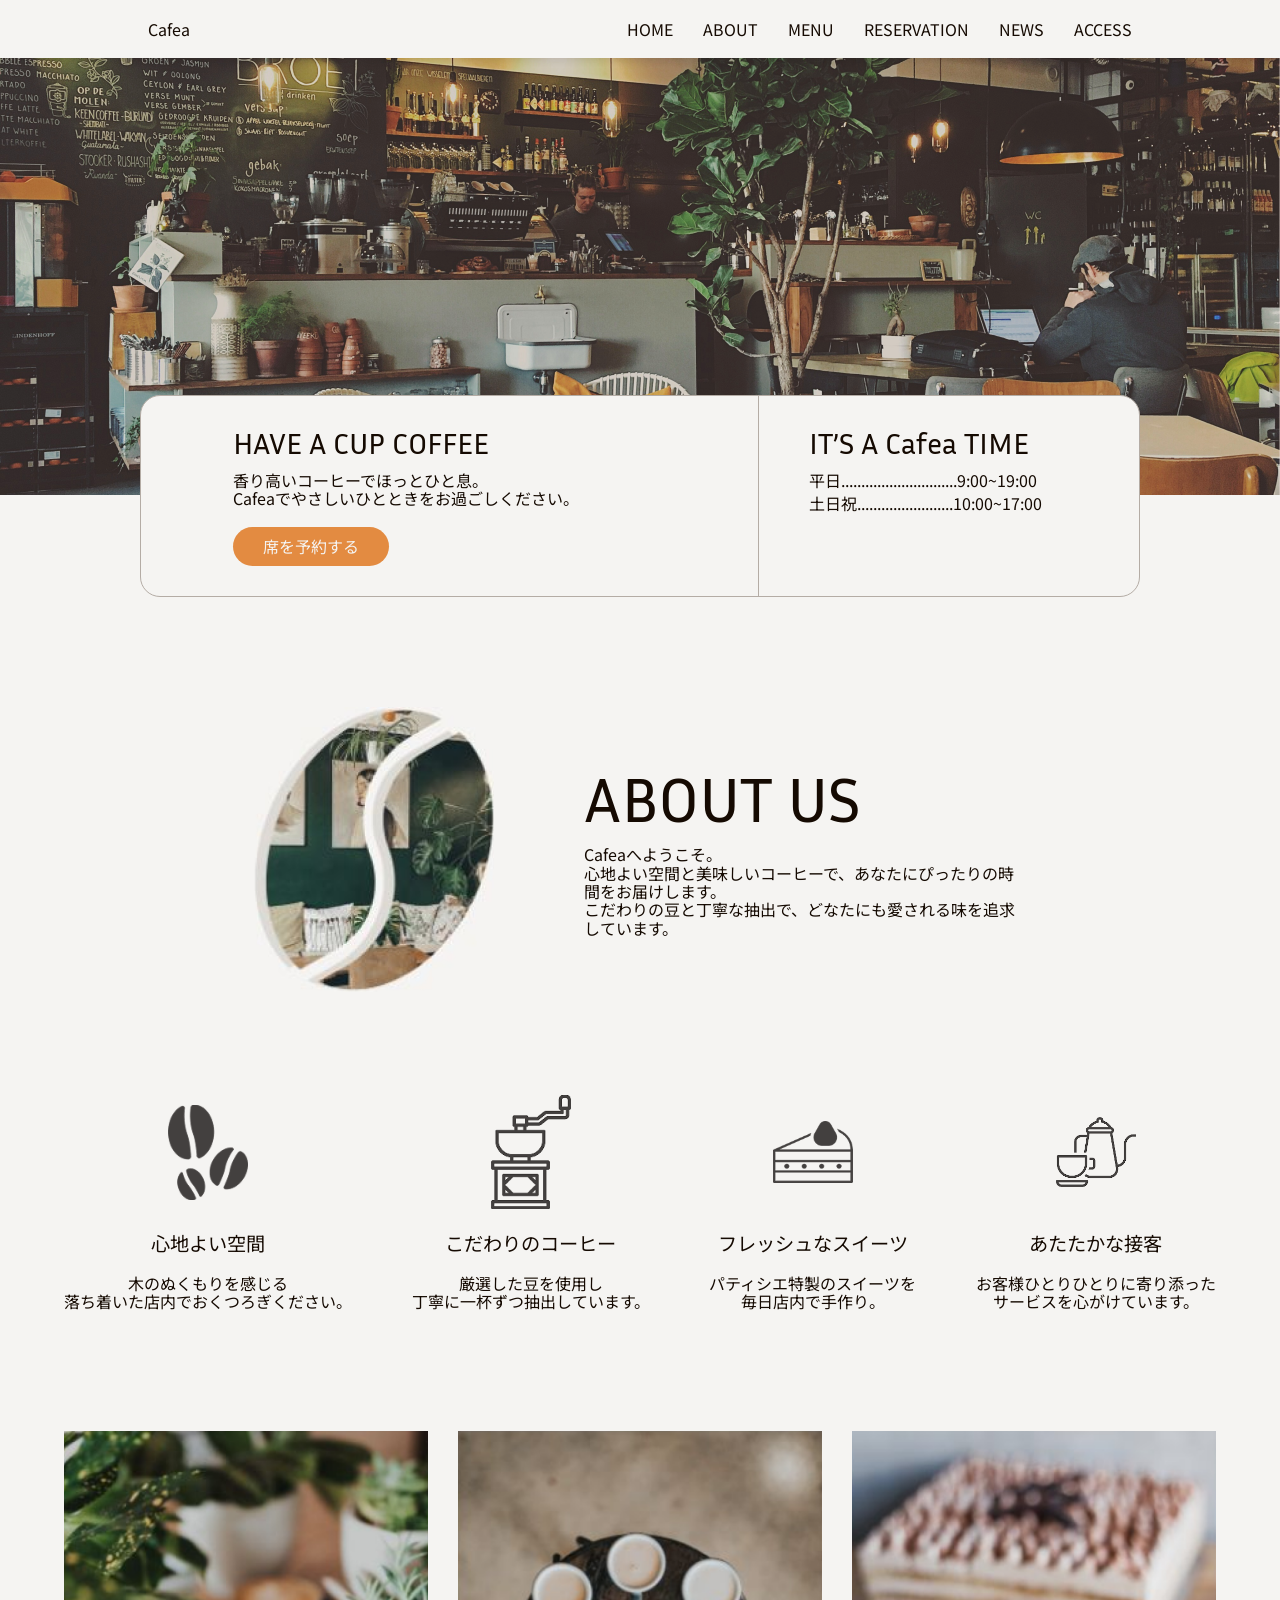
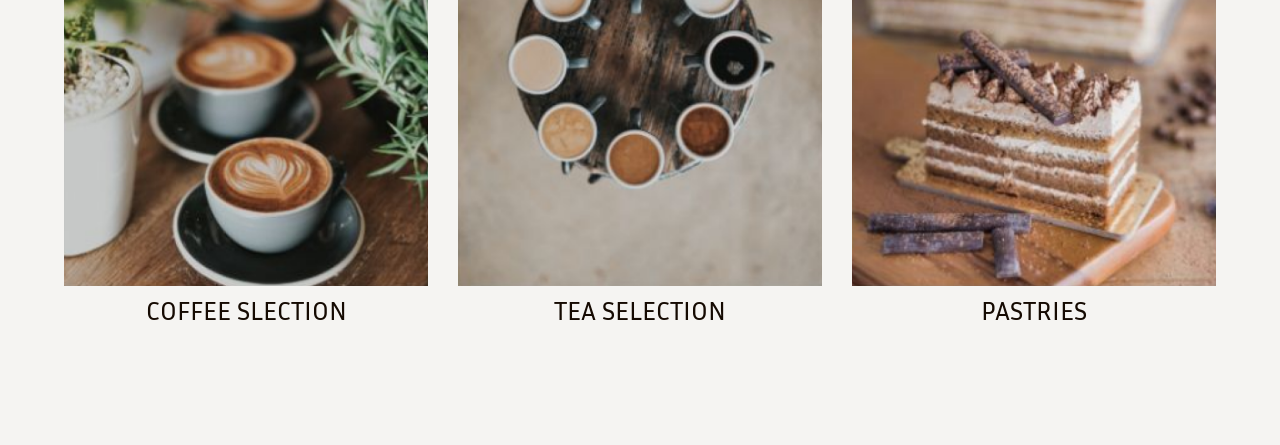
==== index.html @ 6adf343c "最初のコミット" ====
<!DOCTYPE html>
<html lang="ja">
<head>
    <meta charset="UTF-8">
    <meta name="viewport" content="width=device-width, initial-scale=1.0">
    <title>Cafeaサイト</title>

    <link rel="stylesheet" href="./css/destyle.css">
    <link rel="stylesheet" href="./css/style.css">

    <!--本文 NotoSansJP -->
    <link rel="preconnect" href="https://fonts.googleapis.com">
    <link rel="preconnect" href="https://fonts.gstatic.com" crossorigin>
    <link href="https://fonts.googleapis.com/css2?family=Noto+Sans+JP:wght@100..900&display=swap" rel="stylesheet">

    <!-- タイトル Inria Sans -->
    <link rel="preconnect" href="https://fonts.googleapis.com">
    <link rel="preconnect" href="https://fonts.gstatic.com" crossorigin>
    <link href="https://fonts.googleapis.com/css2?family=Inria+Sans:ital,wght@0,300;0,400;0,700;1,300;1,400;1,700&family=Noto+Sans+JP:wght@100..900&display=swap" rel="stylesheet">
</head>
<body>
    <header class="header">
        <div class="pc-header">
            <div class="header-logo">Cafea</div><!-- /.header-logo -->
            <nav class="pc-nav">
                <ul class="pc-nav-ul">
                    <li class="pc-nav-list"><a href="#">HOME</a></li>
                    <li class="pc-nav-list"><a href="#">ABOUT</a></li>
                    <li class="pc-nav-list"><a href="#">MENU</a></li>
                    <li class="pc-nav-list"><a href="#">RESERVATION</a></li>
                    <li class="pc-nav-list"><a href="#">NEWS</a></li>
                    <li class="pc-nav-list"><a href="#">ACCESS</a></li>
                </ul><!-- /.pc-nav-ul -->
            </nav><!-- /.pc-nav -->
        </div><!-- /.pc-header -->

        <div class="hamburger" id="hamburger">
            <span></span>
            <span></span>
            <span></span>
        </div><!-- /.humburger -->
        <div class="sp-nav">
            <ul class="sp-nav-ul">
                <li class="sp-nav-list"><a href="#">HOME</a></li>
                <li class="sp-nav-list"><a href="#">ABOUT</a></li>
                <li class="sp-nav-list"><a href="#">MENU</a></li>
                <li class="sp-nav-list"><a href="#">RESERVATION</a></li>
                <li class="sp-nav-list"><a href="#">NEWS</a></li>
                <li class="sp-nav-list"><a href="#">ACCESS</a></li>
            </ul><!-- /.sp-nav-ul -->
        </div><!-- /.sp-nav -->
    </header><!-- /.header -->

    <section class="top">
        <img src="./images/mainvisual-pc.png" alt="Cafeaの内装写真" class="mainvisual-pc">
        <img src="./images/mainvisual-sp.png" alt="Cafeaの内装写真" class="mainvisual-sp">
        <div class="top-message">
            <div class="top-message-inner">
                <div class="top-message-left">
                    <h2 class="top-message-left-ttl">HAVE A CUP COFFEE</h2>
                    <p class="top-message-left-txt">香り高いコーヒーでほっとひと息。<br>Cafeaでやさしいひとときをお過ごしください。</p>
                    <button class="top-message-left-btn"><a href="#">席を予約する</a></button>
                </div><!-- /.top-message-left -->
                <div class="top-message-right">
                    <h2 class="top-message-right-ttl">IT’S A Cafea TIME</h2>
                    <div class="top-message-right-txt">
                        <p class="top-message-right-txt-time">平日.............................9:00~19:00</p>
                        <p class="top-message-right-txt-time">土日祝........................10:00~17:00</p>
                    </div><!-- /.top-message-right-txt -->
                </div><!-- /.top-message-right -->
            </div><!-- /.top-message-inner -->
        </div><!-- /.top-message -->
    </section><!-- /.top -->

    <section class="about">
        <div class="about-inner">
            <img src="./images/aboutus-icon.png" alt="" class="about-img">
            <div class="about-txt">
                <h2 class="about-txt-ttl">ABOUT US</h2>
                <p class="about-txt-txt">Cafeaへようこそ。<br>心地よい空間と美味しいコーヒーで、あなたにぴったりの時間をお届けします。<br>こだわりの豆と丁寧な抽出で、どなたにも愛される味を追求しています。</p><!-- /.about-txt-txt -->
            </div><!-- /.about-txt -->
        </div><!-- /.about-inner -->
    </section><!-- /.about -->

    <section class="point">
        <div class="point-box">
            <div class="icon-wrap">
                <img src="./images/coffee-icon.png" alt="コーヒー豆のイラスト" class="point-box-img">
            </div><!-- /.icon-wrap -->
            <h3 class="point-box-ttl">心地よい空間</h3>
            <p class="point-box-txt">木のぬくもりを感じる<br class="pc-br">落ち着いた店内でおくつろぎください。</p>
        </div><!-- /.point-box -->
        <div class="point-box">
            <div class="icon-wrap">
                <img src="./images/mill-icon.png" alt="コーヒーミルのイラスト" class="point-box-img">
            </div><!-- /.icon-wrap -->
            <h3 class="point-box-ttl">こだわりの<br class="sp-br">コーヒー</h3>
            <p class="point-box-txt">厳選した豆を使用し<br>丁寧に一杯ずつ抽出しています。</p>
        </div><!-- /.point-box -->
        <div class="point-box">
            <div class="icon-wrap">
                <img src="./images/cake-icon.png" alt="ショートケーキのイラスト" class="point-box-img">
            </div><!-- /.icon-wrap -->
            <h3 class="point-box-ttl">フレッシュな<br class="sp-br">スイーツ</h3>
            <p class="point-box-txt">パティシエ特製のスイーツを<br class="pc-br">毎日店内で手作り。</p>
        </div><!-- /.point-box -->
        <div class="point-box">
            <div class="icon-wrap">
                <img src="./images/tea-icon.png" alt="紅茶のイラスト" class="point-box-img">
            </div><!-- /.icon-wrap -->
            <h3 class="point-box-ttl">あたたかな接客</h3>
            <p class="point-box-txt">お客様ひとりひとりに寄り添った<br class="pc-br">サービスを心がけています。</p>
        </div><!-- /.point-box -->
    </section><!-- /.point -->

    <section class="photo">
        <div class="photo-box">
            <img src="./images/coffee-series.png" alt="コーヒーの写真" class="photo-box-img">
            <h3 class="photo-box-ttl">COFFEE SLECTION</h3>
        </div><!-- /.photo-box -->
        <div class="photo-box">
            <img src="./images/tea-series.png" alt="紅茶の写真" class="photo-box-img">
            <h3 class="photo-box-ttl">TEA SELECTION</h3>
        </div><!-- /.photo-box -->
        <div class="photo-box">
            <img src="./images/pastries.png" alt="スイーツの写真" class="photo-box-img">
            <h3 class="photo-box-ttl">PASTRIES</h3>
        </div><!-- /.photo-box -->
    </section><!-- /.photo -->

    <section class="menu">
        
    </section><!-- /.menu -->

</body>
</html>
---- css/destyle.css ----
/* リセットCSS */


/*! destyle.css v4.0.1 | MIT License | https://github.com/nicolas-cusan/destyle.css */

/* Reset box-model and set borders */
/* ============================================ */

*,
::before,
::after {
  box-sizing: border-box;
  border-style: solid;
  border-width: 0;
  min-width: 0;
}

/* Document */
/* ============================================ */

/**
 * 1. Correct the line height in all browsers.
 * 2. Prevent adjustments of font size after orientation changes in iOS.
 * 3. Remove gray overlay on links for iOS.
 */

html {
  line-height: 1.15; /* 1 */
  -webkit-text-size-adjust: 100%; /* 2 */
  -webkit-tap-highlight-color: transparent; /* 3*/
}

/* Sections */
/* ============================================ */

/**
 * Remove the margin in all browsers.
 */

body {
  margin: 0;
}

/**
 * Render the `main` element consistently in IE.
 */

main {
  display: block;
}

/* Vertical rhythm */
/* ============================================ */

p,
table,
blockquote,
address,
pre,
iframe,
form,
figure,
dl {
  margin: 0;
}

/* Headings */
/* ============================================ */

h1,
h2,
h3,
h4,
h5,
h6 {
  font-size: inherit;
  font-weight: inherit;
  margin: 0;
}

/* Lists (enumeration) */
/* ============================================ */

ul,
ol {
  margin: 0;
  padding: 0;
  list-style: none;
}

/* Lists (definition) */
/* ============================================ */

dt {
  font-weight: bold;
}

dd {
  margin-left: 0;
}

/* Grouping content */
/* ============================================ */

/**
 * 1. Add the correct box sizing in Firefox.
 * 2. Show the overflow in Edge and IE.
 */

hr {
  box-sizing: content-box; /* 1 */
  height: 0; /* 1 */
  overflow: visible; /* 2 */
  border-top-width: 1px;
  margin: 0;
  clear: both;
  color: inherit;
}

/**
 * 1. Correct the inheritance and scaling of font size in all browsers.
 * 2. Correct the odd `em` font sizing in all browsers.
 */

pre {
  font-family: monospace, monospace; /* 1 */
  font-size: inherit; /* 2 */
}

address {
  font-style: inherit;
}

/* Text-level semantics */
/* ============================================ */

/**
 * Remove the gray background on active links in IE 10.
 */

a {
  background-color: transparent;
  text-decoration: none;
  color: inherit;
}

/**
 * 1. Remove the bottom border in Chrome 57-
 * 2. Add the correct text decoration in Chrome, Edge, IE, Opera, and Safari.
 */

abbr[title] {
  text-decoration: underline dotted; /* 2 */
}

/**
 * Add the correct font weight in Chrome, Edge, and Safari.
 */

b,
strong {
  font-weight: bolder;
}

/**
 * 1. Correct the inheritance and scaling of font size in all browsers.
 * 2. Correct the odd `em` font sizing in all browsers.
 */

code,
kbd,
samp {
  font-family: monospace, monospace; /* 1 */
  font-size: inherit; /* 2 */
}

/**
 * Add the correct font size in all browsers.
 */

small {
  font-size: 80%;
}

/**
 * Prevent `sub` and `sup` elements from affecting the line height in
 * all browsers.
 */

sub,
sup {
  font-size: 75%;
  line-height: 0;
  position: relative;
  vertical-align: baseline;
}

sub {
  bottom: -0.25em;
}

sup {
  top: -0.5em;
}

/* Replaced content */
/* ============================================ */

/**
 * Prevent vertical alignment issues.
 */

svg,
img,
embed,
object,
iframe {
  vertical-align: bottom;
}

/* Forms */
/* ============================================ */

/**
 * Reset form fields to make them styleable.
 * 1. Make form elements stylable across systems iOS especially.
 * 2. Inherit text-transform from parent.
 */

button,
input,
optgroup,
select,
textarea {
  -webkit-appearance: none; /* 1 */
  appearance: none;
  vertical-align: middle;
  color: inherit;
  font: inherit;
  background: transparent;
  padding: 0;
  margin: 0;
  border-radius: 0;
  text-align: inherit;
  text-transform: inherit; /* 2 */
}

/**
 * Correct cursors for clickable elements.
 */

button,
[type="button"],
[type="reset"],
[type="submit"] {
  cursor: pointer;
}

button:disabled,
[type="button"]:disabled,
[type="reset"]:disabled,
[type="submit"]:disabled {
  cursor: default;
}

/**
 * Improve outlines for Firefox and unify style with input elements & buttons.
 */

:-moz-focusring {
  outline: auto;
}

select:disabled {
  opacity: inherit;
}

/**
 * Remove padding
 */

option {
  padding: 0;
}

/**
 * Reset to invisible
 */

fieldset {
  margin: 0;
  padding: 0;
  min-width: 0;
}

legend {
  padding: 0;
}

/**
 * Add the correct vertical alignment in Chrome, Firefox, and Opera.
 */

progress {
  vertical-align: baseline;
}

/**
 * Remove the default vertical scrollbar in IE 10+.
 */

textarea {
  overflow: auto;
}

/**
 * Correct the cursor style of increment and decrement buttons in Chrome.
 */

[type="number"]::-webkit-inner-spin-button,
[type="number"]::-webkit-outer-spin-button {
  height: auto;
}

/**
 * Correct the outline style in Safari.
 */

[type="search"] {
  outline-offset: -2px; /* 1 */
}

/**
 * Remove the inner padding in Chrome and Safari on macOS.
 */

[type="search"]::-webkit-search-decoration {
  -webkit-appearance: none;
}

/**
 * 1. Correct the inability to style clickable types in iOS and Safari.
 * 2. Fix font inheritance.
 */

::-webkit-file-upload-button {
  -webkit-appearance: button; /* 1 */
  font: inherit; /* 2 */
}

/**
 * Fix appearance for Firefox
 */
[type="number"] {
  -moz-appearance: textfield;
}

/**
 * Clickable labels
 */

label[for] {
  cursor: pointer;
}

/* Interactive */
/* ============================================ */

/*
 * Add the correct display in Edge, IE 10+, and Firefox.
 */

details {
  display: block;
}

/*
 * Add the correct display in all browsers.
 */

summary {
  display: list-item;
}

/*
 * Remove outline for editable content.
 */

[contenteditable]:focus {
  outline: auto;
}

/* Tables */
/* ============================================ */

/**
1. Correct table border color inheritance in all Chrome and Safari.
*/

table {
  border-color: inherit; /* 1 */
  border-collapse: collapse;
}

caption {
  text-align: left;
}

td,
th {
  vertical-align: top;
  padding: 0;
}

th {
  text-align: left;
  font-weight: bold;
}
---- css/style.css ----
/* タイトルのフォントfont-family: "Inria Sans", sans-serif; */
html{
    color: #150A02;
    background-color: #F5F4F2;
    font-size: 1rem;
    font-family: "Noto Sans JP", sans-serif;
}
.sp-br{
    display: none;
}
@media (max-width: 768px) {
    .sp-br{
        display: block;
    }
    .pc-br{
        display: none;
    }
}

/* ヘッダー
------------------------------------------------------------ */
.header{
    position: fixed;
    width: 100%;
    background-color: #F5F4F2;
    box-shadow: 0 2px 8px rgba(21, 10, 2, 0.1);
    z-index: 999;
}
.pc-header{
    display:flex;
    justify-content: space-between;
    align-items: center;
    padding: 20px;
    width: 80%;
    margin: 0 auto;
}
.pc-nav-ul{
    display: flex;
    gap: 30px;
}
.sp-nav{
    display: none;
}

/* ハンバーガーメニュー */
.hamburger{
    display: none;
    flex-direction: column;
    gap: 4px;
    cursor: pointer;
    background-color: #FFE7D5;
    height: 50px;
    width: 50px;
    border-radius: 50%;
    -moz-border-radius: 50%;
    -webkit-border-radius: 50%;
    position: relative;
    top: 13px;
    right: 10px;
}
.hamburger span {
  width: 25px;
  height: 3px;
  background: #150A02;
  display: block;
}
/* スマホ用メニュー */
.sp-nav {
  display: none;
  flex-direction: column;
  align-items: center;
  justify-content: center;
  background: rgba(255, 231, 213, 0.8);
  position: fixed;
  inset: 0;
  z-index: 999;
}
.nav-sp ul {
  list-style: none;
  padding: 0;
  text-align: center;
}
.nav-sp li {
  margin: 20px 0;
}
.nav-sp a {
  text-decoration: none;
  color: #333;
  font-size: 24px;
}
.close-btn {
  position: absolute;
  top: 20px;
  right: 30px;
  font-size: 32px;
  cursor: pointer;
}

/* ヘッダースマホ用レスポンシブ */
@media (max-width: 768px) {
    .header{
        box-shadow: 0 2px 8px rgba(21, 10, 2, 0);
        background-color: initial;
        margin-top: 0;
    }
    .hamburger {
        display: flex;
    }
    .pc-header{
        display: none;
    }
}


/* トップ
------------------------------------------------------------ */
.mainvisual-pc{
    margin-top: 50px;
    width: 100vw;
    height: auto;
}
.mainvisual-sp{
    display: none;
}
.top-message{
    padding: 0 5%;
}
.top-message-inner{
    background-color: #F5F4F2;
    border: 1px solid #B4ACA5;
    border-radius: 20px;
    max-width: 1000px;
    margin: 0 auto;
    display: flex;
    justify-content: space-around;
    margin-top: -100px;
    position: relative;
    z-index: 1;
}
.top-message-left{
    padding: 30px 5px;
}
.top-message-left-ttl{
    font-family: "Inria Sans", sans-serif; 
    font-size: 30px;
    margin-bottom: 10px;
}
.top-message-left-txt{
    margin-bottom: 20px;
}
.top-message-left-btn{
    background-color: #E38B41;
    color: #F5F4F2;
    border-radius: 20px;
    padding: 10px 30px;
}
.top-message-left-btn:hover{
    background-color: #fcbf8d;
    transition: 0.5s;
}
.top-message-right{
  border-left: 1px solid #B4ACA5;
  padding: 30px 10px 0 50px;
}
.top-message-right-ttl{
    font-family: "Inria Sans", sans-serif; 
    font-size: 30px;
    margin-bottom: 10px;
}
.top-message-right-txt{
    display: flex;
    flex-direction: column;
    gap: 5px;
}

/* トップスマホ用レスポンシブ */
@media (max-width: 768px) {
    .mainvisual-pc{
    display: none;
    }
    .mainvisual-sp{
        display: block;
        width: 100vw;
        height: auto;
    }
    .top-message-inner{
        background-color: initial;
        border: initial;
        margin: 0 auto;
        width: 100%;
        display: flex;
        flex-direction: column;
        position: relative;
        z-index: 1;
    }
    .top-message-left{
        padding-top: 50px;
        text-align: center;
    }
    .top-message-left-ttl{
        margin-bottom: 20px;
    }
    .top-message-left-txt{
        margin-bottom: 30px;
    }
    .top-message-right{
    border-left: initial;
    padding: 50px 0 40px;
    text-align: center;
    }
    .top-message-right-ttl{
        margin-bottom: 30px;
    }
}

/* Cafeaについて
------------------------------------------------------------ */
.about{
    padding-top: 110px;
}
.about-inner{
    max-width: 900px;
    padding: 0 5%;
    margin: 0 auto;
    display: flex;
    gap: 90px;
    justify-content: space-between;
    align-items: center;
}
.about-img{
    max-width: 240px;
}
.about-txt-ttl{
    font-family: "Inria Sans", sans-serif; 
    font-size: 64px;
    margin-bottom: 10px;
}

/* Cafeaについてスマホ用レスポンシブ */
@media (max-width: 768px) {
    .about{
        display: none;
    }
}

/* 4つのこだわり
------------------------------------------------------------ */
.point{
    display: flex;
    justify-content: space-between;
    gap: 20px;
    max-width: 1300px;
    margin: 0 auto;
    padding: 120px 5%;
}
.point-box{
    text-align: center;
}
.icon-wrap{
    width: 80px;
    height: 80px;
    display: flex;
    align-items: center;
    justify-content: center;
    margin: 0 auto 40px;
}
.point-box-ttl{
    margin-bottom: 20px;
    font-size: 1.2rem;
}

/* 4つのこだわりスマホ用レスポンシブ */
@media (max-width: 768px) {
    .point{
        display: flex;
        flex-wrap: wrap;
        justify-content: space-between;
        gap: 20px;
        max-width: 1300px;
        margin: 0 auto;
        padding: 50px 5% 0;
    }
    .point-box{
        text-align: center;
        width: 45%;
        margin-bottom: 20px;
    }
    .icon-wrap{
        width: 80px;
        height: 80px;
        display: flex;
        align-items: center;
        justify-content: center;
        margin: 0 auto 40px;
    }
    .point-box-ttl{
        margin-bottom: 10px;
        font-size: 1.2rem;
    }
}

/* 3枚の写真
------------------------------------------------------------ */
.photo{
    display: flex;
    justify-content: space-between;
    max-width: 100%;
    gap: 30px;
    margin: 0 auto;
    padding: 0 5%;
}
.photo-box{
    text-align: center;
}
.photo-box-img{
    max-width: 100%;
}
.photo-box-ttl{
    font-family: "Inria Sans", sans-serif;
    font-size: 1.6rem;
    margin-top: 10px;
}



/* メニュー
------------------------------------------------------------ */
.menu{
    padding-top: 120px;
}
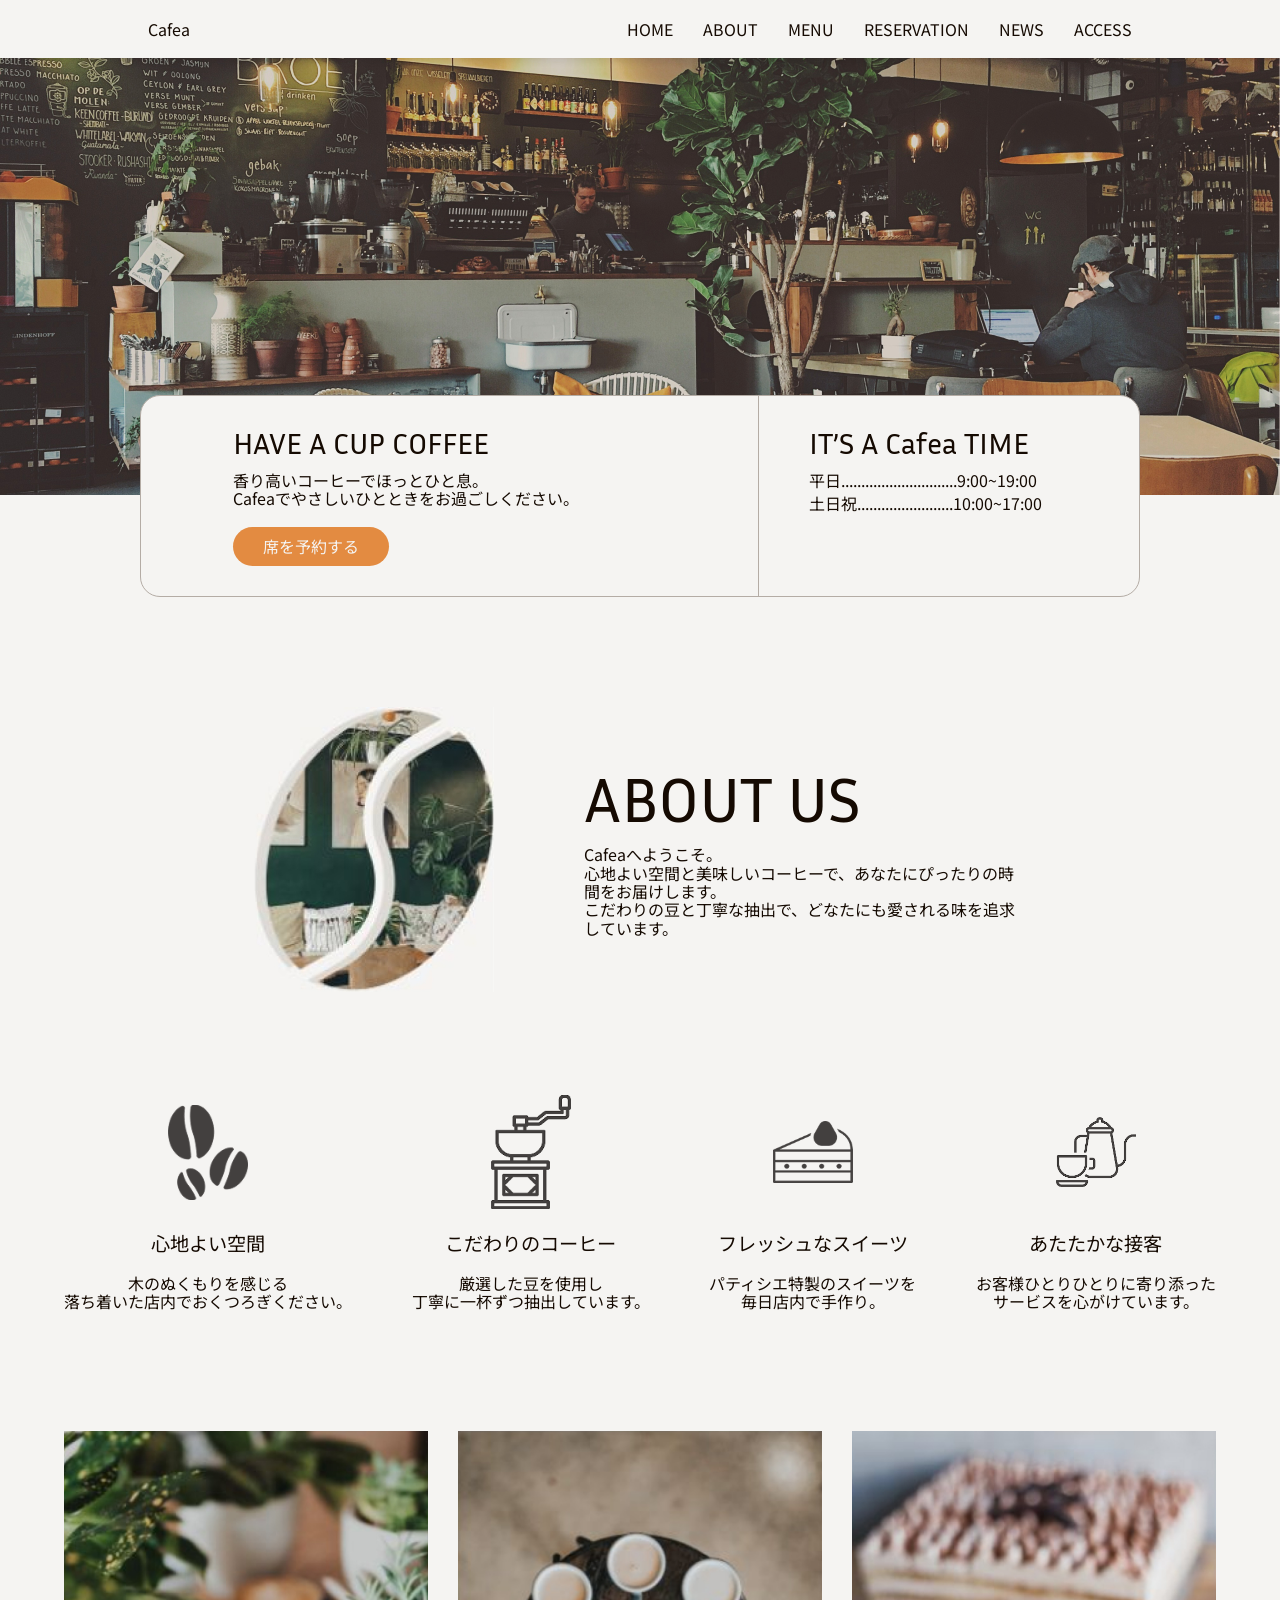
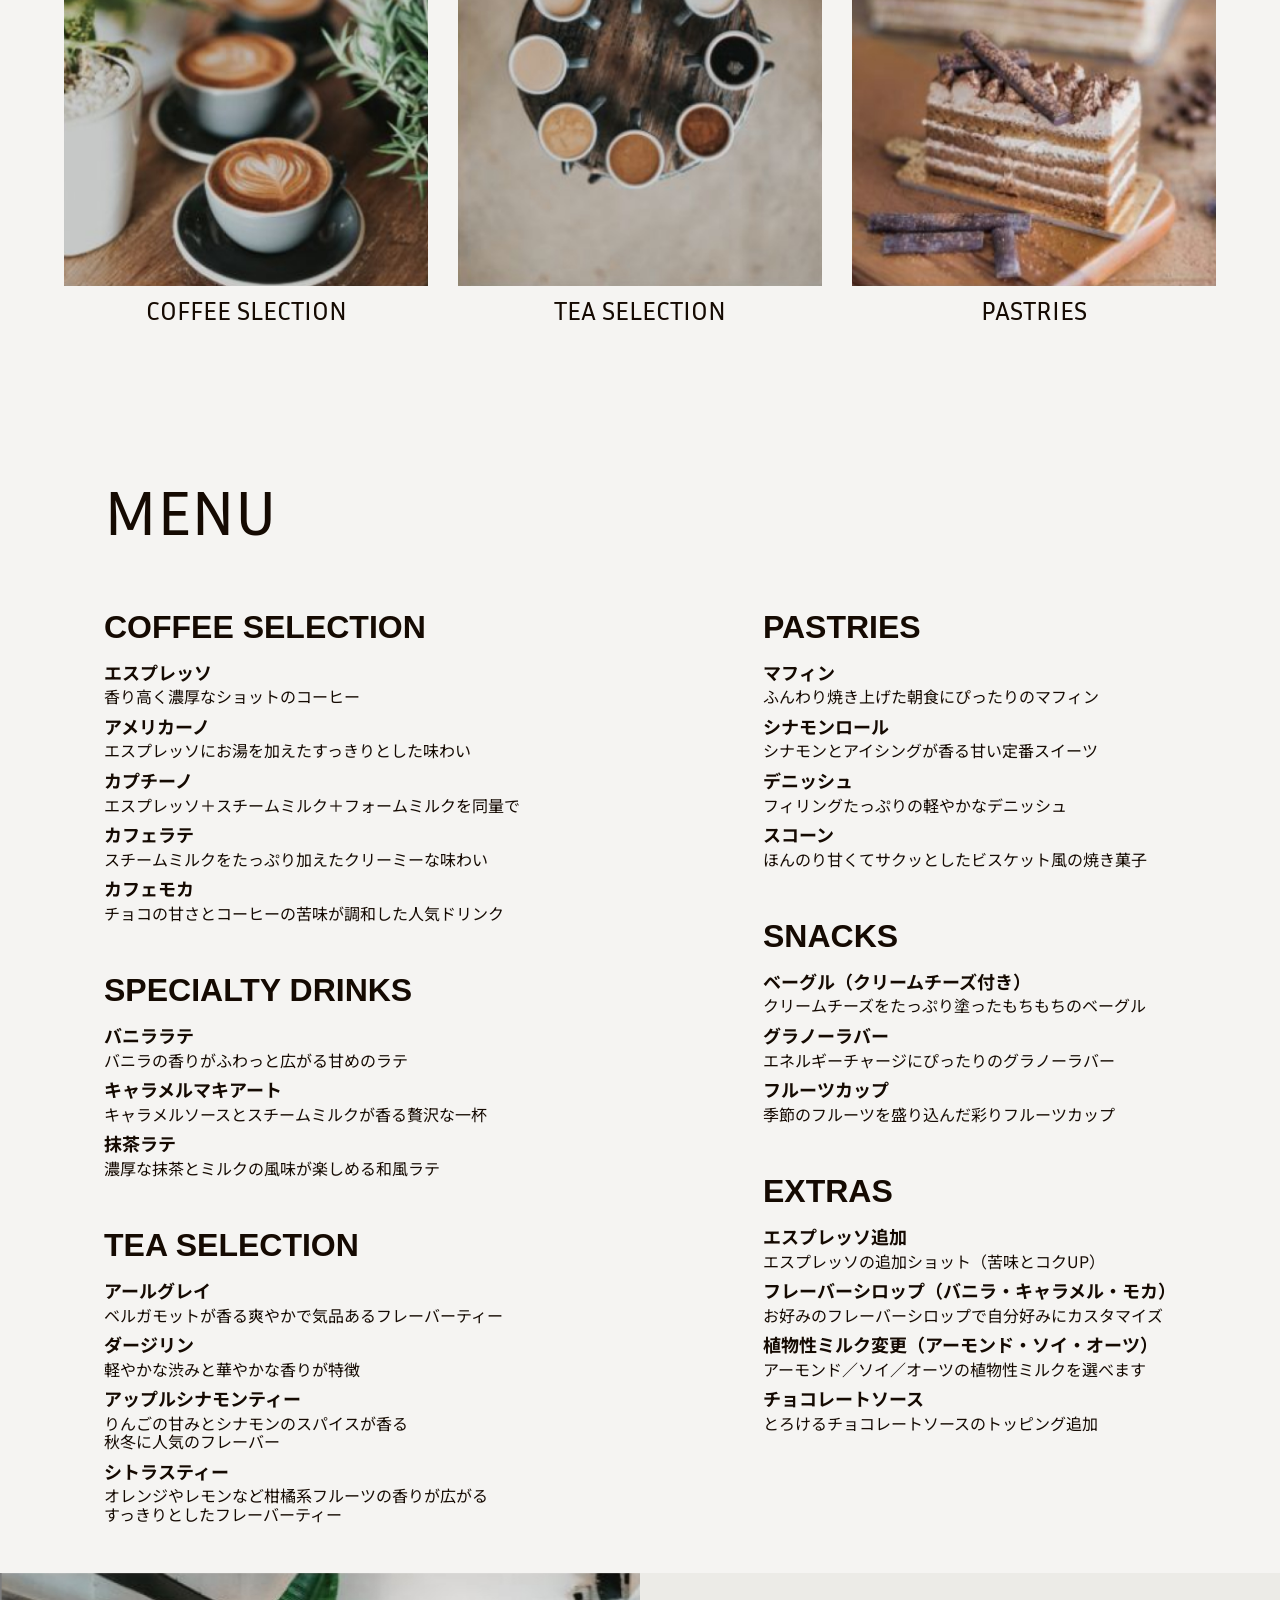
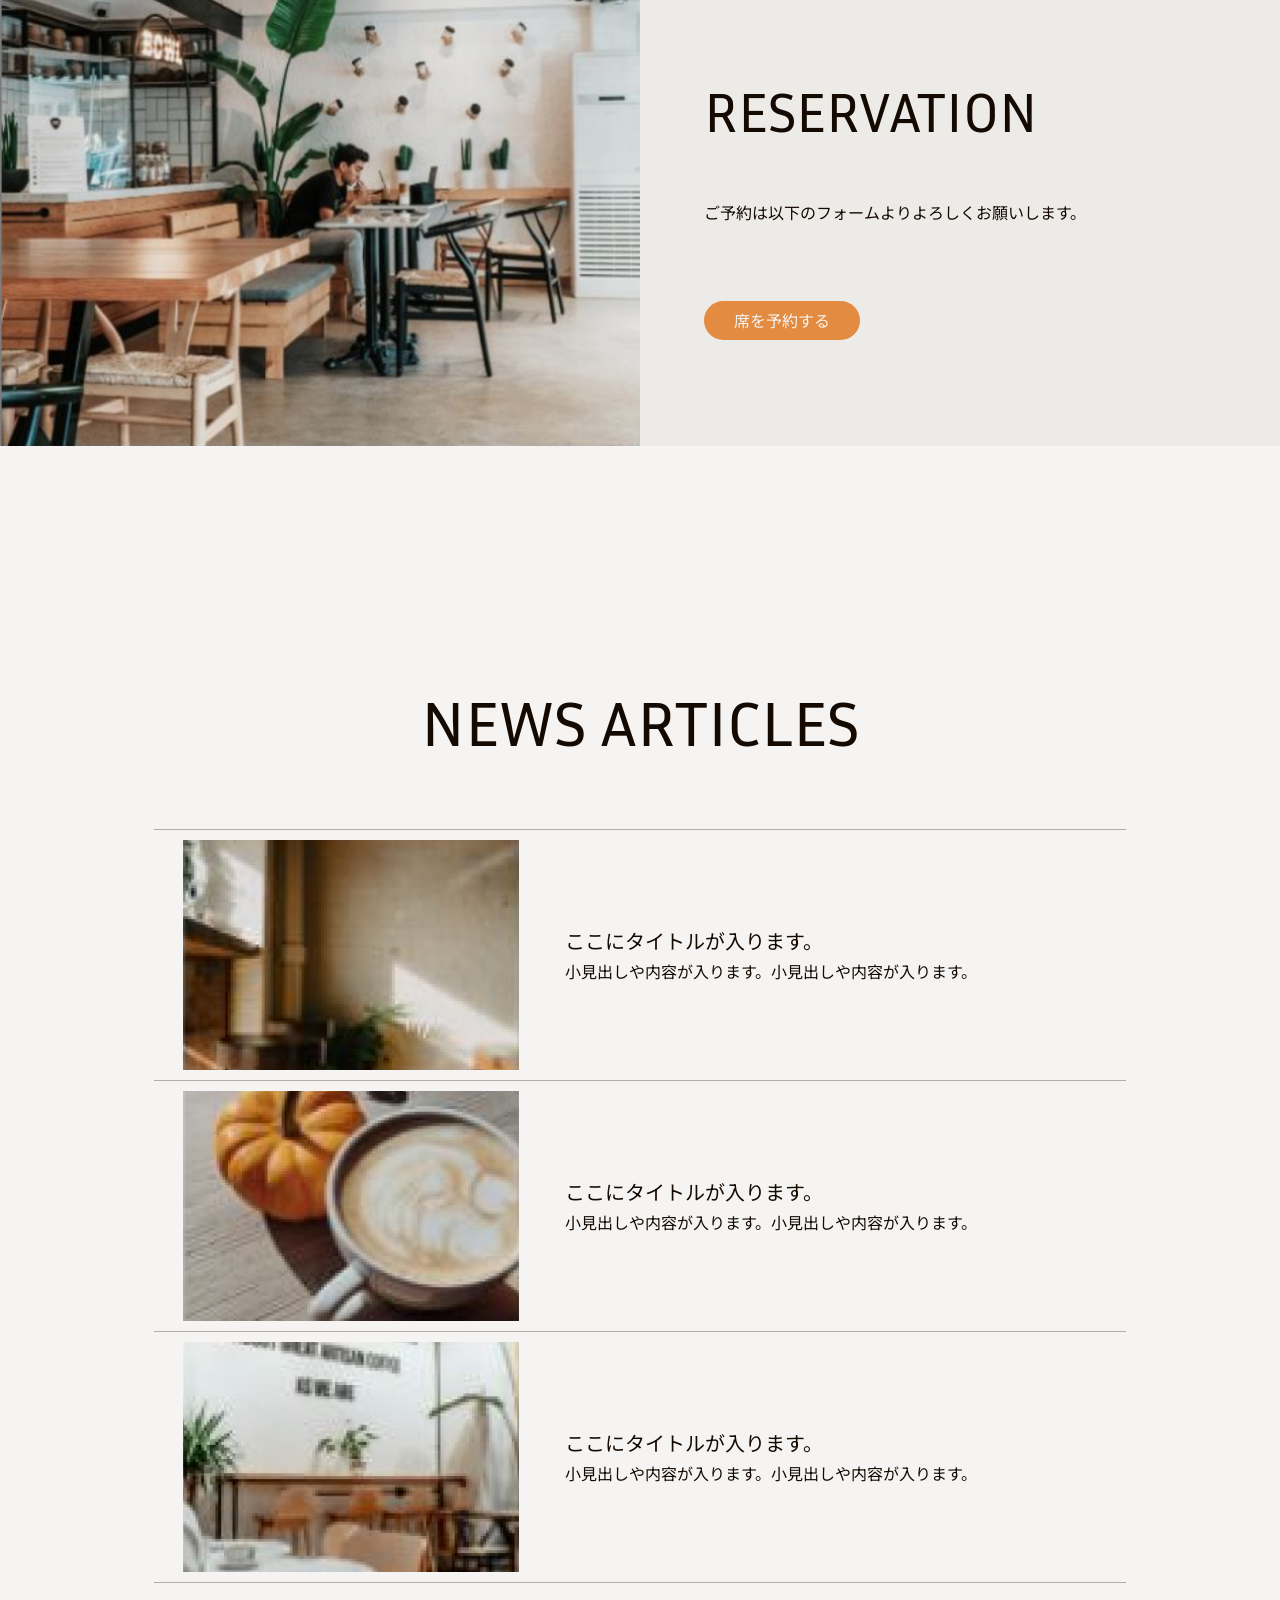
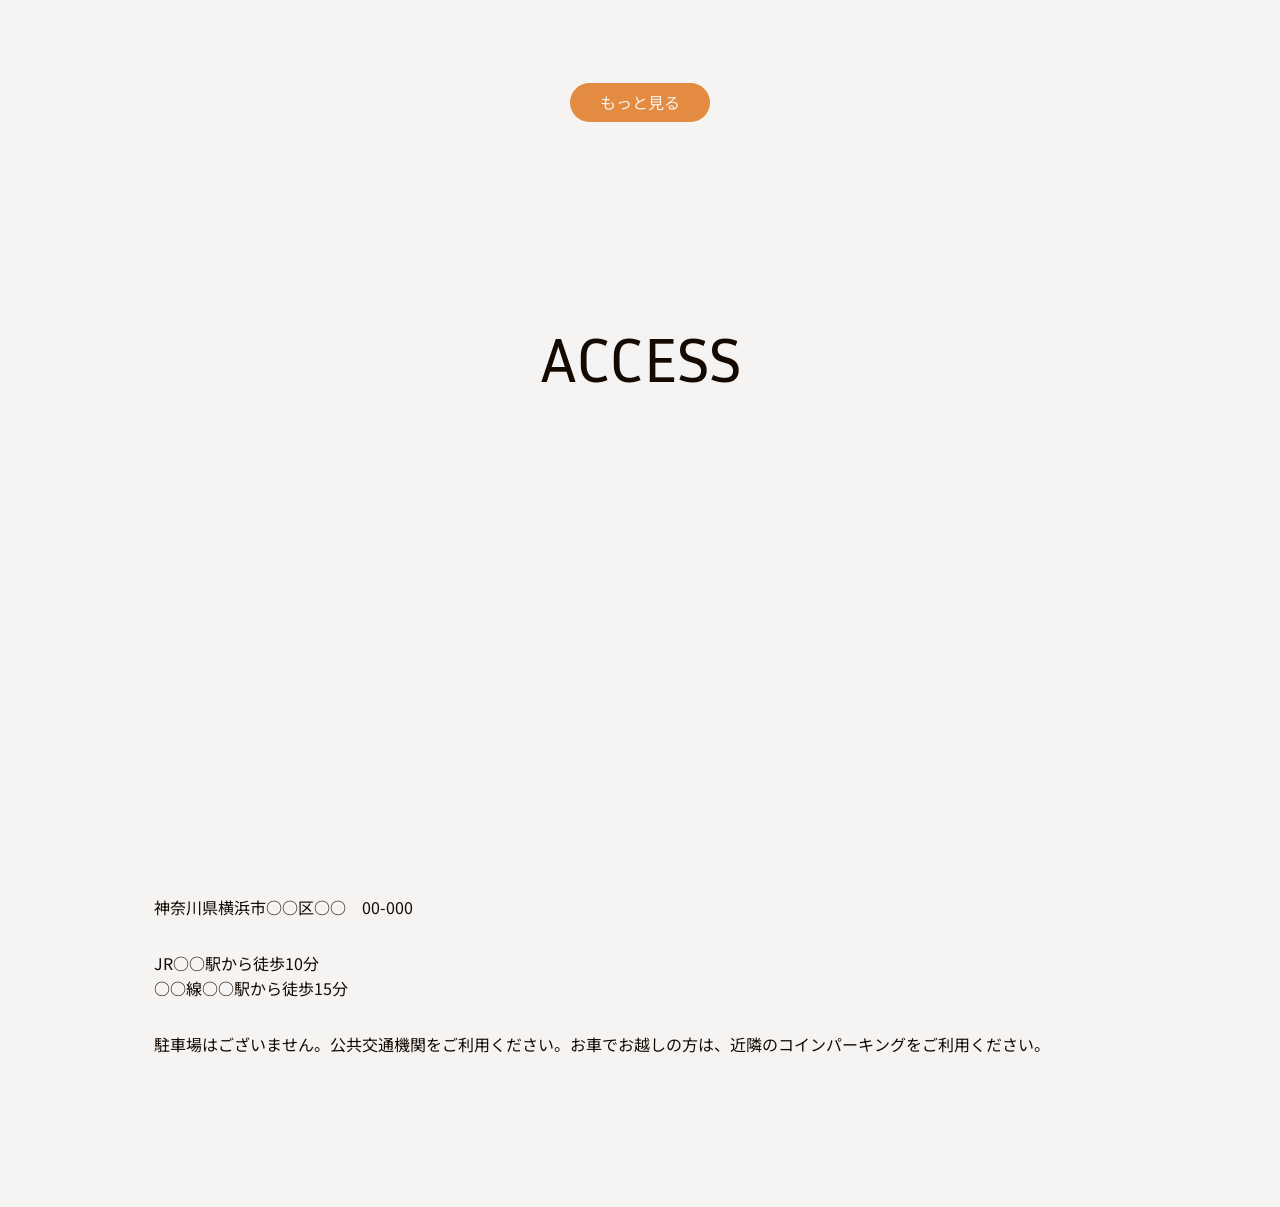
==== commit 18eea35b: "トップページ制作途中" ====
--- a/index.html
+++ b/index.html
@@ -19,17 +19,17 @@
     <link href="https://fonts.googleapis.com/css2?family=Inria+Sans:ital,wght@0,300;0,400;0,700;1,300;1,400;1,700&family=Noto+Sans+JP:wght@100..900&display=swap" rel="stylesheet">
 </head>
 <body>
-    <header class="header">
+    <header class="header" id="header">
         <div class="pc-header">
             <div class="header-logo">Cafea</div><!-- /.header-logo -->
             <nav class="pc-nav">
                 <ul class="pc-nav-ul">
                     <li class="pc-nav-list"><a href="#">HOME</a></li>
-                    <li class="pc-nav-list"><a href="#">ABOUT</a></li>
-                    <li class="pc-nav-list"><a href="#">MENU</a></li>
-                    <li class="pc-nav-list"><a href="#">RESERVATION</a></li>
-                    <li class="pc-nav-list"><a href="#">NEWS</a></li>
-                    <li class="pc-nav-list"><a href="#">ACCESS</a></li>
+                    <li class="pc-nav-list"><a href="#about">ABOUT</a></li>
+                    <li class="pc-nav-list"><a href="#menu">MENU</a></li>
+                    <li class="pc-nav-list"><a href="#reservation">RESERVATION</a></li>
+                    <li class="pc-nav-list"><a href="#news">NEWS</a></li>
+                    <li class="pc-nav-list"><a href="#access">ACCESS</a></li>
                 </ul><!-- /.pc-nav-ul -->
             </nav><!-- /.pc-nav -->
         </div><!-- /.pc-header -->
@@ -51,9 +51,9 @@
         </div><!-- /.sp-nav -->
     </header><!-- /.header -->
 
-    <section class="top">
-        <img src="./images/mainvisual-pc.png" alt="Cafeaの内装写真" class="mainvisual-pc">
-        <img src="./images/mainvisual-sp.png" alt="Cafeaの内装写真" class="mainvisual-sp">
+    <section class="top" id="top">
+        <img src="./images/mainvisual-pc.jpg" alt="Cafeaの内装写真" class="mainvisual-pc">
+        <img src="./images/mainvisual-sp.jpg" alt="Cafeaの内装写真" class="mainvisual-sp">
         <div class="top-message">
             <div class="top-message-inner">
                 <div class="top-message-left">
@@ -72,9 +72,9 @@
         </div><!-- /.top-message -->
     </section><!-- /.top -->
 
-    <section class="about">
+    <section class="about" id="about">
         <div class="about-inner">
-            <img src="./images/aboutus-icon.png" alt="" class="about-img">
+            <img src="./images/aboutus-icon.jpg" alt="" class="about-img">
             <div class="about-txt">
                 <h2 class="about-txt-ttl">ABOUT US</h2>
                 <p class="about-txt-txt">Cafeaへようこそ。<br>心地よい空間と美味しいコーヒーで、あなたにぴったりの時間をお届けします。<br>こだわりの豆と丁寧な抽出で、どなたにも愛される味を追求しています。</p><!-- /.about-txt-txt -->
@@ -82,7 +82,7 @@
         </div><!-- /.about-inner -->
     </section><!-- /.about -->
 
-    <section class="point">
+    <section class="point" id="point">
         <div class="point-box">
             <div class="icon-wrap">
                 <img src="./images/coffee-icon.png" alt="コーヒー豆のイラスト" class="point-box-img">
@@ -113,24 +113,201 @@
         </div><!-- /.point-box -->
     </section><!-- /.point -->
 
-    <section class="photo">
-        <div class="photo-box">
-            <img src="./images/coffee-series.png" alt="コーヒーの写真" class="photo-box-img">
-            <h3 class="photo-box-ttl">COFFEE SLECTION</h3>
-        </div><!-- /.photo-box -->
-        <div class="photo-box">
-            <img src="./images/tea-series.png" alt="紅茶の写真" class="photo-box-img">
-            <h3 class="photo-box-ttl">TEA SELECTION</h3>
-        </div><!-- /.photo-box -->
-        <div class="photo-box">
-            <img src="./images/pastries.png" alt="スイーツの写真" class="photo-box-img">
-            <h3 class="photo-box-ttl">PASTRIES</h3>
-        </div><!-- /.photo-box -->
+    <section class="photo" id="photo">
+        <div class="photo-slider">
+            <div class="photo-box active">
+                <img src="./images/coffee-series.jpg" alt="コーヒーの写真" class="photo-box-img">
+                <h3 class="photo-box-ttl">COFFEE SLECTION</h3>
+            </div><!-- /.photo-box -->
+            <div class="photo-box">
+                <img src="./images/tea-series.jpg" alt="紅茶の写真" class="photo-box-img">
+                <h3 class="photo-box-ttl">TEA SELECTION</h3>
+            </div><!-- /.photo-box -->
+            <div class="photo-box">
+                <img src="./images/pastries.jpg" alt="スイーツの写真" class="photo-box-img">
+                <h3 class="photo-box-ttl">PASTRIES</h3>
+            </div><!-- /.photo-box -->
+        </div><!-- /.photo-slider -->
     </section><!-- /.photo -->
 
-    <section class="menu">
-        
+    <section class="menu" id="menu">
+        <h2 class="menu-ttl">MENU</h2>
+        <div class="menu-inner">
+            <div class="menu-inner-left">
+                <div class="menu-section">
+                    <h3 class="menu-section-ttl menu-toggle">COFFEE SELECTION</h3>
+                    <ul class="menu-section-list">
+                        <li class="menu-section-list-ttl">エスプレッソ</li>
+                        <li class="menu-section-list-txt">香り高く濃厚なショットのコーヒー</li>
+                    </ul><!-- /.menu-section-list -->
+                    <ul class="menu-section-list">
+                        <li class="menu-section-list-ttl">アメリカーノ</li>
+                        <li class="menu-section-list-txt">エスプレッソにお湯を加えたすっきりとした味わい</li>
+                    </ul><!-- /.menu-section-list -->
+                    <ul class="menu-section-list">
+                        <li class="menu-section-list-ttl">カプチーノ</li>
+                        <li class="menu-section-list-txt">エスプレッソ＋スチームミルク＋フォームミルクを同量で</li>
+                    </ul><!-- /.menu-section-list -->
+                    <ul class="menu-section-list">
+                        <li class="menu-section-list-ttl">カフェラテ</li>
+                        <li class="menu-section-list-txt">スチームミルクをたっぷり加えたクリーミーな味わい</li>
+                    </ul><!-- /.menu-section-list -->
+                    <ul class="menu-section-list">
+                        <li class="menu-section-list-ttl">カフェモカ</li>
+                        <li class="menu-section-list-txt"> チョコの甘さとコーヒーの苦味が調和した人気ドリンク</li>
+                    </ul><!-- /.menu-section-list -->
+                </div><!-- /.menu-section -->
+
+                <div class="menu-section">
+                    <h3 class="menu-section-ttl menu-toggle">SPECIALTY DRINKS</h3>
+                    <ul class="menu-section-list">
+                        <li class="menu-section-list-ttl">バニララテ</li>
+                        <li class="menu-section-list-txt">バニラの香りがふわっと広がる甘めのラテ</li>
+                    </ul><!-- /.menu-section-list -->
+                    <ul class="menu-section-list">
+                        <li class="menu-section-list-ttl">キャラメルマキアート</li>
+                        <li class="menu-section-list-txt">キャラメルソースとスチームミルクが香る贅沢な一杯</li>
+                    </ul><!-- /.menu-section-list -->
+                    <ul class="menu-section-list">
+                        <li class="menu-section-list-ttl">抹茶ラテ</li>
+                        <li class="menu-section-list-txt">濃厚な抹茶とミルクの風味が楽しめる和風ラテ</li>
+                    </ul><!-- /.menu-section-list -->
+                </div><!-- /.menu-section -->
+
+                <div class="menu-section">
+                    <h3 class="menu-section-ttl menu-toggle">TEA SELECTION</h3>
+                    <ul class="menu-section-list">
+                        <li class="menu-section-list-ttl">アールグレイ</li>
+                        <li class="menu-section-list-txt">ベルガモットが香る爽やかで気品ある<br class="sp-br">フレーバーティー</li>
+                    </ul><!-- /.menu-section-list -->
+                    <ul class="menu-section-list">
+                        <li class="menu-section-list-ttl">ダージリン</li>
+                        <li class="menu-section-list-txt">軽やかな渋みと華やかな香りが特徴</li>
+                    </ul><!-- /.menu-section-list -->
+                    <ul class="menu-section-list">
+                        <li class="menu-section-list-ttl">アップルシナモンティー</li>
+                        <li class="menu-section-list-txt">りんごの甘みとシナモンのスパイスが香る<br>秋冬に人気のフレーバー</li>
+                    </ul><!-- /.menu-section-list -->
+                    <ul class="menu-section-list">
+                        <li class="menu-section-list-ttl">シトラスティー</li>
+                        <li class="menu-section-list-txt">オレンジやレモンなど<br class="sp-br">柑橘系フルーツの香りが広がる<br class="pc-br">すっきりとしたフレーバーティー</li>
+                    </ul><!-- /.menu-section-list -->
+                </div><!-- /.menu-section -->
+            </div><!-- /.menu-inner-left -->
+
+            <div class="menu-inner-right">
+                <div class="menu-section">
+                    <h3 class="menu-section-ttl menu-toggle">PASTRIES</h3>
+                    <ul class="menu-section-list">
+                        <li class="menu-section-list-ttl">マフィン</li>
+                        <li class="menu-section-list-txt">ふんわり焼き上げた朝食にぴったりのマフィン</li>
+                    </ul><!-- /.menu-section-list -->
+                    <ul class="menu-section-list">
+                        <li class="menu-section-list-ttl">シナモンロール</li>
+                        <li class="menu-section-list-txt">シナモンとアイシングが香る甘い定番スイーツ</li>
+                    </ul><!-- /.menu-section-list -->
+                    <ul class="menu-section-list">
+                        <li class="menu-section-list-ttl">デニッシュ</li>
+                        <li class="menu-section-list-txt">フィリングたっぷりの軽やかなデニッシュ</li>
+                    </ul><!-- /.menu-section-list -->
+                    <ul class="menu-section-list">
+                        <li class="menu-section-list-ttl">スコーン</li>
+                        <li class="menu-section-list-txt">ほんのり甘くてサクッとしたビスケット風の焼き菓子</li>
+                    </ul><!-- /.menu-section-list -->
+                </div><!-- /.menu-section -->
+
+                <div class="menu-section">
+                    <h3 class="menu-section-ttl menu-toggle">SNACKS</h3>
+                    <ul class="menu-section-list">
+                        <li class="menu-section-list-ttl">ベーグル（クリームチーズ付き）</li>
+                        <li class="menu-section-list-txt">クリームチーズをたっぷり塗った<br class="sp-br">もちもちのベーグル</li>
+                    </ul><!-- /.menu-section-list -->
+                    <ul class="menu-section-list">
+                        <li class="menu-section-list-ttl">グラノーラバー</li>
+                        <li class="menu-section-list-txt">エネルギーチャージにぴったりの<br class="sp-br">グラノーラバー</li>
+                    </ul><!-- /.menu-section-list -->
+                    <ul class="menu-section-list">
+                        <li class="menu-section-list-ttl">フルーツカップ</li>
+                        <li class="menu-section-list-txt">季節のフルーツを盛り込んだ<br class="sp-br">彩りフルーツカップ</li>
+                    </ul><!-- /.menu-section-list -->
+                </div><!-- /.menu-section -->
+
+                <div class="menu-section">
+                    <h3 class="menu-section-ttl menu-toggle">EXTRAS</h3>
+                    <ul class="menu-section-list">
+                        <li class="menu-section-list-ttl">エスプレッソ追加</li>
+                        <li class="menu-section-list-txt">エスプレッソの追加ショット<br class="sp-br">（苦味とコクUP）</li>
+                    </ul><!-- /.menu-section-list -->
+                    <ul class="menu-section-list">
+                        <li class="menu-section-list-ttl">フレーバーシロップ<br class="sp-br">（バニラ・キャラメル・モカ）</li>
+                        <li class="menu-section-list-txt">お好みのフレーバーシロップで<br class="sp-br">自分好みにカスタマイズ</li>
+                    </ul><!-- /.menu-section-list -->
+                    <ul class="menu-section-list">
+                        <li class="menu-section-list-ttl">植物性ミルク変更<br class="sp-br">（アーモンド・ソイ・オーツ）</li>
+                        <li class="menu-section-list-txt">アーモンド／ソイ／オーツの<br class="sp-br">植物性ミルクを選べます</li>
+                    </ul><!-- /.menu-section-list -->
+                    <ul class="menu-section-list">
+                        <li class="menu-section-list-ttl">チョコレートソース</li>
+                        <li class="menu-section-list-txt">とろけるチョコレートソースの<br class="sp-br">トッピング追加</li>
+                    </ul><!-- /.menu-section-list -->
+                </div><!-- /.menu-section -->
+            </div><!-- /.menu-inner-right -->
+
+        </div><!-- /.menu-inner -->
     </section><!-- /.menu -->
+
+    <section class="reservation" id="reservation">
+        <div class="reservation-inner">
+            <img src="./images/reservation.jpg" alt="店内の写真" class="reservation-img">
+            <div class="reservation-content">
+                <h2 class="reservation-ttl">RESERVATION</h2>
+                <p class="reservation-txt">ご予約は以下のフォームよりよろしくお願いします。</p>
+                <button class="reservation-btn"><a href="#">席を予約する</a></button>
+            </div><!-- /.reservation-content -->
+        </div><!-- /.reservation-inner -->
+    </section><!-- /.reservation -->
+
+    <section class="news" id="news">
+        <h2 class="news-ttl">NEWS ARTICLES</h2>
+        <div class="news-contents">
+            <div class="news-contents-item">
+                <img src="./images/news-img1.jpg" alt="〇〇の写真" class="news-contents-item-img">
+                <div class="news-contents-item-txt">
+                    <h3 class="news-contents-item-txt-ttl">ここにタイトルが入ります。</h3>
+                    <div class="news-contents-item-txt-txt">小見出しや内容が入ります。小見出しや内容が入ります。</div>
+                </div><!-- /.news-contents-item-txt -->
+            </div><!-- /.news-contents-item -->
+            <div class="news-contents-item">
+                <img src="./images/news-img2.jpg" alt="〇〇の写真" class="news-contents-item-img">
+                <div class="news-contents-item-txt">
+                    <h3 class="news-contents-item-txt-ttl">ここにタイトルが入ります。</h3>
+                    <div class="news-contents-item-txt-txt">小見出しや内容が入ります。小見出しや内容が入ります。</div>
+                </div><!-- /.news-contents-item-txt -->
+            </div><!-- /.news-contents-item -->
+            <div class="news-contents-item">
+                <img src="./images/news-img3.jpg" alt="〇〇の写真" class="news-contents-item-img">
+                <div class="news-contents-item-txt">
+                    <h3 class="news-contents-item-txt-ttl">ここにタイトルが入ります。</h3>
+                    <div class="news-contents-item-txt-txt">小見出しや内容が入ります。小見出しや内容が入ります。</div>
+                </div><!-- /.news-contents-item-txt -->
+            </div><!-- /.news-contents-item -->
+        </div><!-- /.news-contents -->
+        <button class="news-btn">もっと見る</button>
+    </section><!-- /.news -->
+
+    <section class="access" id="access">
+        <h2 class="access-ttl">ACCESS</h2>
+        <div class="access-map">
+            <iframe src="https://www.google.com/maps/embed?pb=!1m18!1m12!1m3!1d26000.69803163648!2d139.62538361549377!3d35.452634235938525!2m3!1f0!2f0!3f0!3m2!1i1024!2i768!4f13.1!3m3!1m2!1s0x60185cf885807149%3A0x94947dd82acc3d73!2z5qiq5rWc6LWk44Os44Oz44Ks5YCJ5bqr!5e0!3m2!1sja!2sjp!4v1748576659555!5m2!1sja!2sjp" width="600" height="450" style="border:0; margin-right: calc(50% - 50vw); margin-left: calc(50% - 50vw); max-width: none; width: 100vw" allowfullscreen="" loading="lazy" referrerpolicy="no-referrer-when-downgrade"></iframe>
+        </div><!-- /.access-map -->
+        <div class="access-txt">
+            <p class="access-txt-info">神奈川県横浜市○○区○○　00-000</p>
+            <p class="access-txt-info">JR○○駅から徒歩10分<br>○○線○○駅から徒歩15分</p>
+            <p class="access-txt-info">駐車場はございません。公共交通機関をご利用ください。お車でお越しの方は、近隣のコインパーキングをご利用ください。</p>
+        </div><!-- /.access-txt -->
+    </section><!-- /.access -->
+
+<script src="./js/script.js" defer></script>
 
 </body>
 </html>
--- a/css/style.css
+++ b/css/style.css
@@ -4,6 +4,7 @@
     background-color: #F5F4F2;
     font-size: 1rem;
     font-family: "Noto Sans JP", sans-serif;
+    scroll-behavior: smooth;
 }
 .sp-br{
     display: none;
@@ -199,6 +200,7 @@
     }
     .top-message-left-ttl{
         margin-bottom: 20px;
+        font-size: 40px;
     }
     .top-message-left-txt{
         margin-bottom: 30px;
@@ -210,6 +212,7 @@
     }
     .top-message-right-ttl{
         margin-bottom: 30px;
+        font-size: 40px;
     }
 }
 
@@ -301,7 +304,7 @@
 
 /* 3枚の写真
 ------------------------------------------------------------ */
-.photo{
+.photo-slider{
     display: flex;
     justify-content: space-between;
     max-width: 100%;
@@ -321,10 +324,326 @@
     margin-top: 10px;
 }
 
+/* 3枚の写真スマホ用レスポンシブ */
+@media (max-width: 768px) {
+    .photo-slider {
+        position: relative;
+        height: auto;
+    }
+    .photo-box {
+        position: absolute;
+        top: 0;
+        left: 0;
+        width: 100%;
+        opacity: 0;
+        transition: opacity 1s ease;
+        pointer-events: none;
+        padding: 0 5%;
+    }
+    .photo-box.active {
+        opacity: 1;
+        pointer-events: auto;
+        z-index: 1;
+    }
+}
+
+
 
 
 /* メニュー
 ------------------------------------------------------------ */
 .menu{
-    padding-top: 120px;
+    padding: 150px 5% 0;
+    max-width: 1200px;
+    margin: 0 auto;
+}
+.menu-inner{
+    display: flex;
+    justify-content: space-between;
+    gap: 5%;
+}
+.menu-ttl{
+    font-family: "Inria Sans", sans-serif;
+    font-size: 64px;
+    margin-bottom: 60px;
+}
+.menu-section{
+    margin-bottom: 50px;
+}
+.menu-section-ttl{
+    font-family: "Inria Sans", sans-serif;
+    font-weight: bold;
+    font-size: 32px;
+    margin-bottom: 16px;
+}
+.menu-section-list{
+    margin-bottom: 10px;
+}
+.menu-section-list-ttl{
+    font-size: 18px;
+    margin-bottom: 5px;
+    font-weight: bold;
+}
+
+/* メニュースマホ用レスポンシブ */
+@media (max-width: 768px) {
+    .menu{
+        padding: 80px 5% 0;
+    }
+    .menu-inner{
+        display: flex;
+        flex-direction: column
+    }
+    .menu-ttl{
+        font-family: "Inria Sans", sans-serif;
+        font-size: 40px;
+        margin-bottom: 20px;
+        text-align: center;
+    }
+    .menu-section{
+        margin-bottom: 10px;
+    }
+    .menu-section-ttl{
+        font-family: "Inria Sans", sans-serif;
+        font-weight: bold;
+        font-size: 20px;
+        margin-bottom: 16px;
+    }
+    .menu-section-list{
+        margin-bottom: 10px;
+        display: none;
+        padding-left: 20px;
+    }
+    .menu-section.open .menu-section-list {
+        display: block;
+    }
+    .menu-toggle {
+        position: relative;
+        cursor: pointer;
+        padding-left: 20px;
+        box-sizing: border-box;
+    }
+    .menu-toggle::before {
+        content: "▼";
+        font-size: 14px;
+        position: absolute;
+        left: 0;
+        top: 2px;
+        transition: transform 0.3s;
+    }
+    .menu-section.open .menu-toggle::before {
+        transform: rotate(180deg); /* 上向き矢印に変化 */
+    }
+    .menu-section-list-ttl{
+        font-size: 16px;
+        margin-bottom: 5px;
+        font-weight: bold;
+    }
+    .menu-section-list-txt{
+        font-size: 14px;
+    }
+}
+
+
+/* 予約
+------------------------------------------------------------ */
+.reservation {
+    background-color: #ECEBE7;
+}
+.reservation-inner {
+    display: flex;
+    justify-content: space-between;
+    align-items: center;
+}
+.reservation-img {
+    max-width: 50%;
+    height: auto;
+}
+.reservation-content{
+    width: 45%;
+    text-align: left;
+    padding-right: 5%;
+}
+.reservation-ttl{
+    font-family: "Inria Sans", sans-serif;
+    font-size: 56px;
+    margin-bottom: 60px;
+}
+.reservation-txt{
+    margin-bottom: 80px;
+}
+.reservation-btn{
+    background-color: #E38B41;
+    color: #F5F4F2;
+    border-radius: 20px;
+    padding: 10px 30px;
+    max-width: 170px;
+    text-align: center;
+    margin: 0 auto;
+
+}
+.reservation-btn:hover{
+    background-color: #fcbf8d;
+    transition: 0.5s;
+}
+
+
+/* 予約スマホ用レスポンシブ */
+@media (max-width: 768px) {
+    .reservation {
+        padding-top: 70px;
+        background-color: initial;
+    }
+    .reservation-inner {
+        display: flex;
+        flex-direction: column;
+        width: 100%;
+    }
+    .reservation-img {
+        max-width: 100%;
+        margin-bottom: 30px;
+    }
+    .reservation-content {
+        width: 100%;
+        padding: 0 5%;
+        text-align: center;
+    }
+    .reservation-ttl{
+        font-family: "Inria Sans", sans-serif;
+        font-size: 40px;
+        margin-bottom: 20px;
+    }
+    .reservation-txt{
+        margin-bottom: 30px;
+    }
+}
+
+
+
+
+/* ニュース
+------------------------------------------------------------ */
+.news{
+    padding-top: 240px;
+}
+.news-ttl{
+    font-family: "Inria Sans", sans-serif;
+    font-size: 64px;
+    text-align: center;
+    margin-bottom: 70px;
+}
+.news-contents{
+    max-width: 1100px;
+    padding: 0 5%;
+    margin: 0 auto;
+}
+.news-contents-item{
+    display: flex;
+
+    align-items: center;
+    border-top: 1px solid #B4ACA5;
+    padding: 10px 3%;
+}
+.news-contents-item:last-child{
+    border-bottom: 1px solid #B4ACA5;
+}
+.news-contents-item-txt{
+    margin-left: 5%;
+}
+.news-contents-item-txt-ttl{
+    font-size: 20px;
+    margin-bottom: 10px;
+}
+.news-btn{
+    background-color: #E38B41;
+    color: #F5F4F2;
+    border-radius: 20px;
+    padding: 10px 30px;
+    max-width: 170px;
+    text-align: center;
+    display: flex;
+    margin: 100px auto 0;
+}
+.news-btn:hover{
+    background-color: #fcbf8d;
+    transition: 0.5s;
+}
+
+/* ニューススマホ用レスポンシブ */
+@media (max-width: 768px) {
+    .news{
+        padding-top: 70px;
+    }
+    .news-ttl{
+        font-family: "Inria Sans", sans-serif;
+        font-size: 40px;
+        text-align: center;
+        margin-bottom: 20px;
+    }
+    .news-contents-item{
+        display: flex;
+        flex-direction: column;
+        border-top: initial;
+        padding: 0;
+        padding-bottom: 50px;
+    }
+    .news-contents-item:last-child{
+        border-bottom: initial;
+    }
+    .news-contents-item-txt{
+        margin-left: 0;
+    } 
+    .news-contents-item-img{
+        max-width: 300px;
+    }
+    .news-contents-item-txt{
+        max-width: 300px;
+    }
+    .news-contents-item-txt-ttl{
+        margin-top: 20px;
+    }
+    .news-btn{
+        margin: 0 auto;
+    }
+}
+
+
+/* ニュース
+------------------------------------------------------------ */
+.access{
+    padding-top: 200px;
+    margin-bottom: 150px;
+}
+.access-ttl{
+    font-family: "Inria Sans", sans-serif;
+    font-size: 64px;
+    text-align: center;
+    margin-bottom: 30px;
+}
+.access-txt{
+    max-width: 1100px;
+    margin: 20px auto 0;
+    padding: 0 5%;
+}
+.access-txt-info{
+    margin-bottom: 30px;
+    line-height: 1.6rem;
+}
+
+/* アクセススマホ用レスポンシブ */
+@media (max-width: 768px) {
+    .access{
+        padding-top: 80px;
+        margin-bottom: 50px;
+    }
+    .access-ttl{
+        font-family: "Inria Sans", sans-serif;
+        font-size: 40px;
+        text-align: center;
+        margin-bottom: 10px;
+    }
+    .access-txt-info{
+        margin-bottom: 20px;
+        line-height: 1.6rem;
+    }
 }
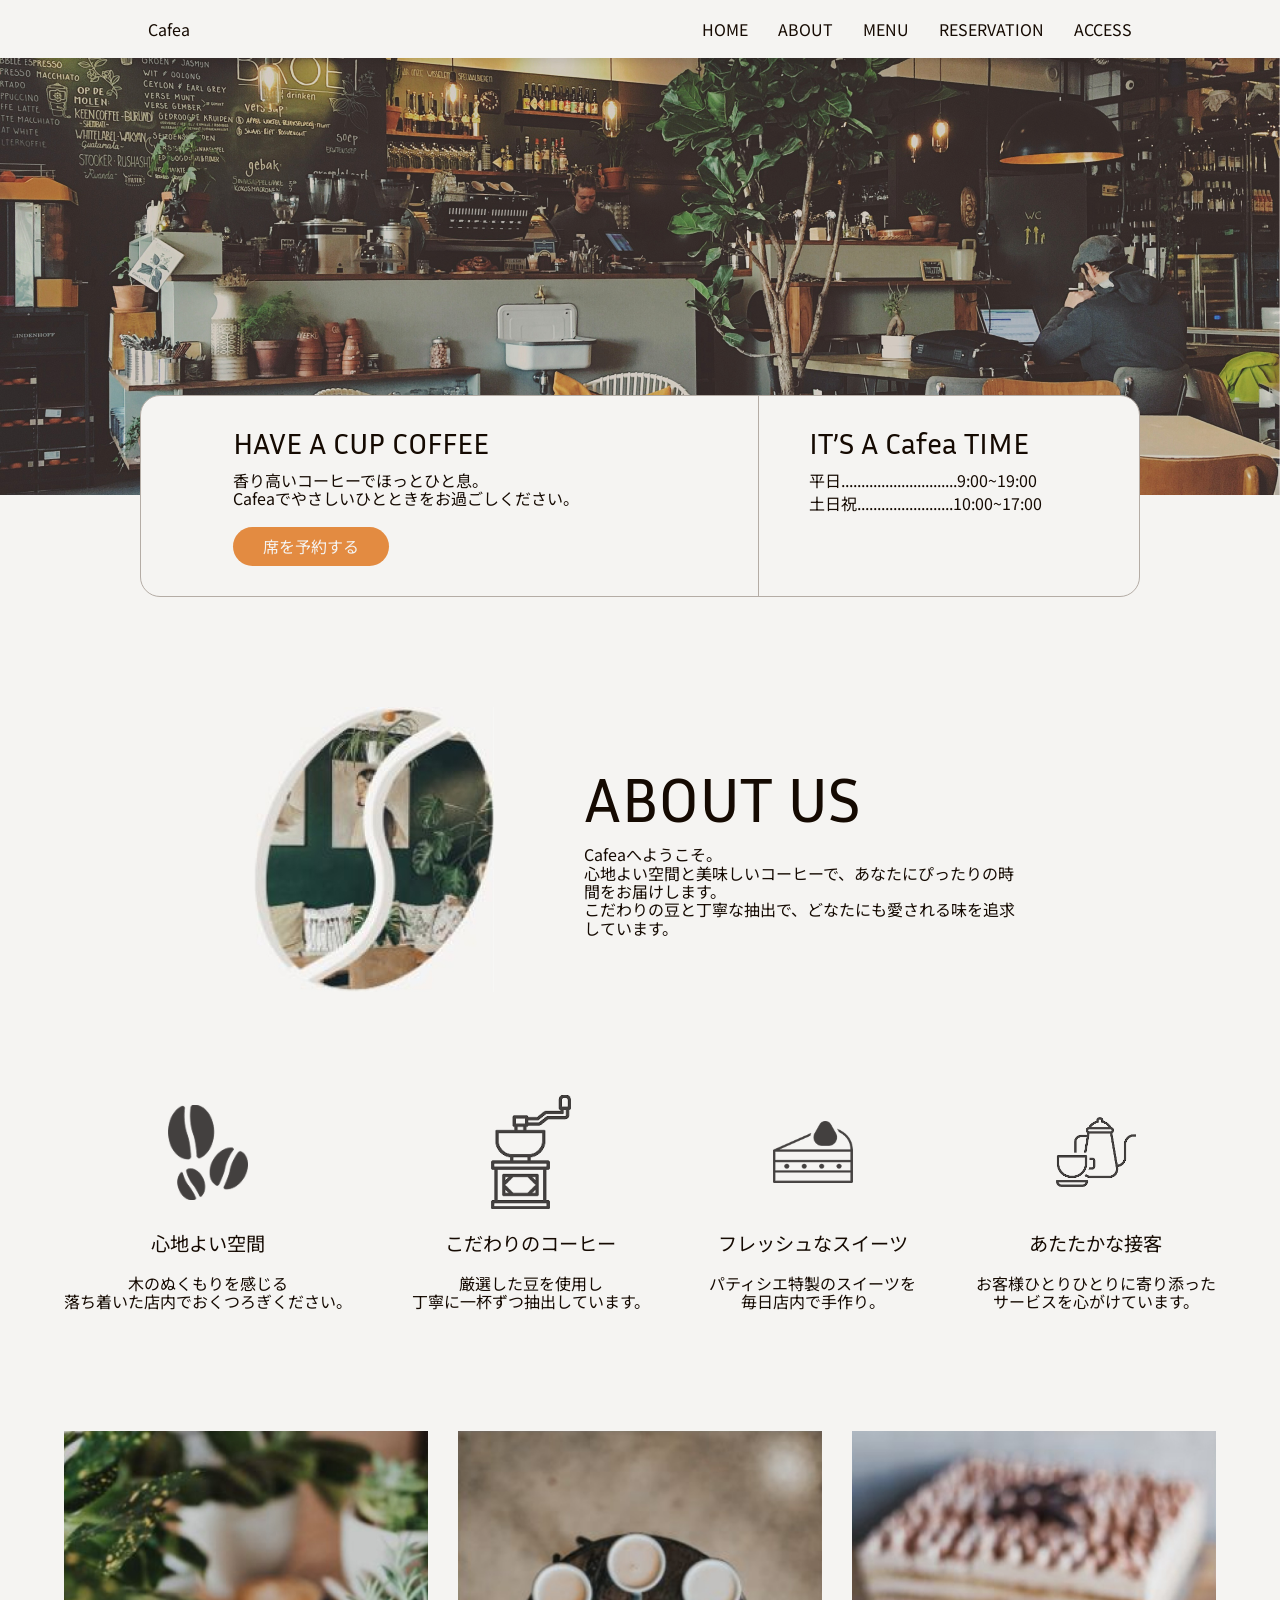
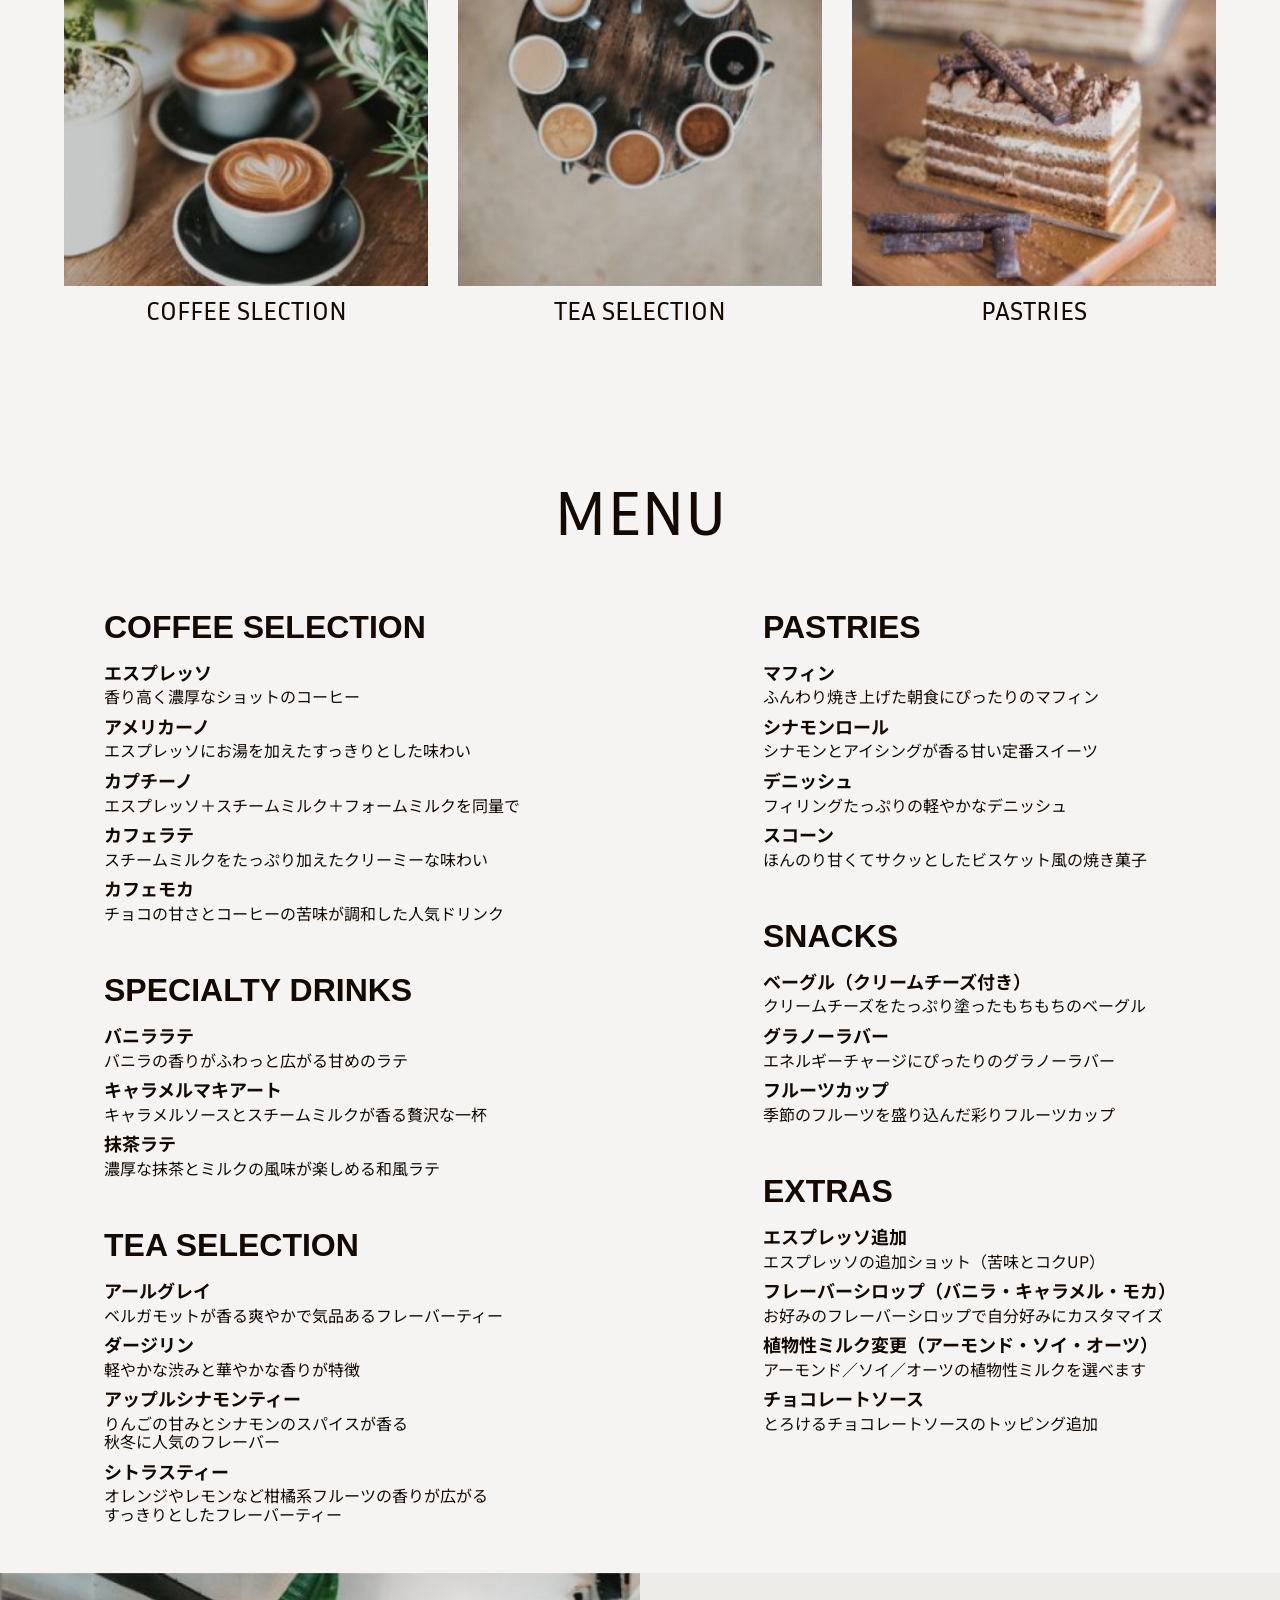
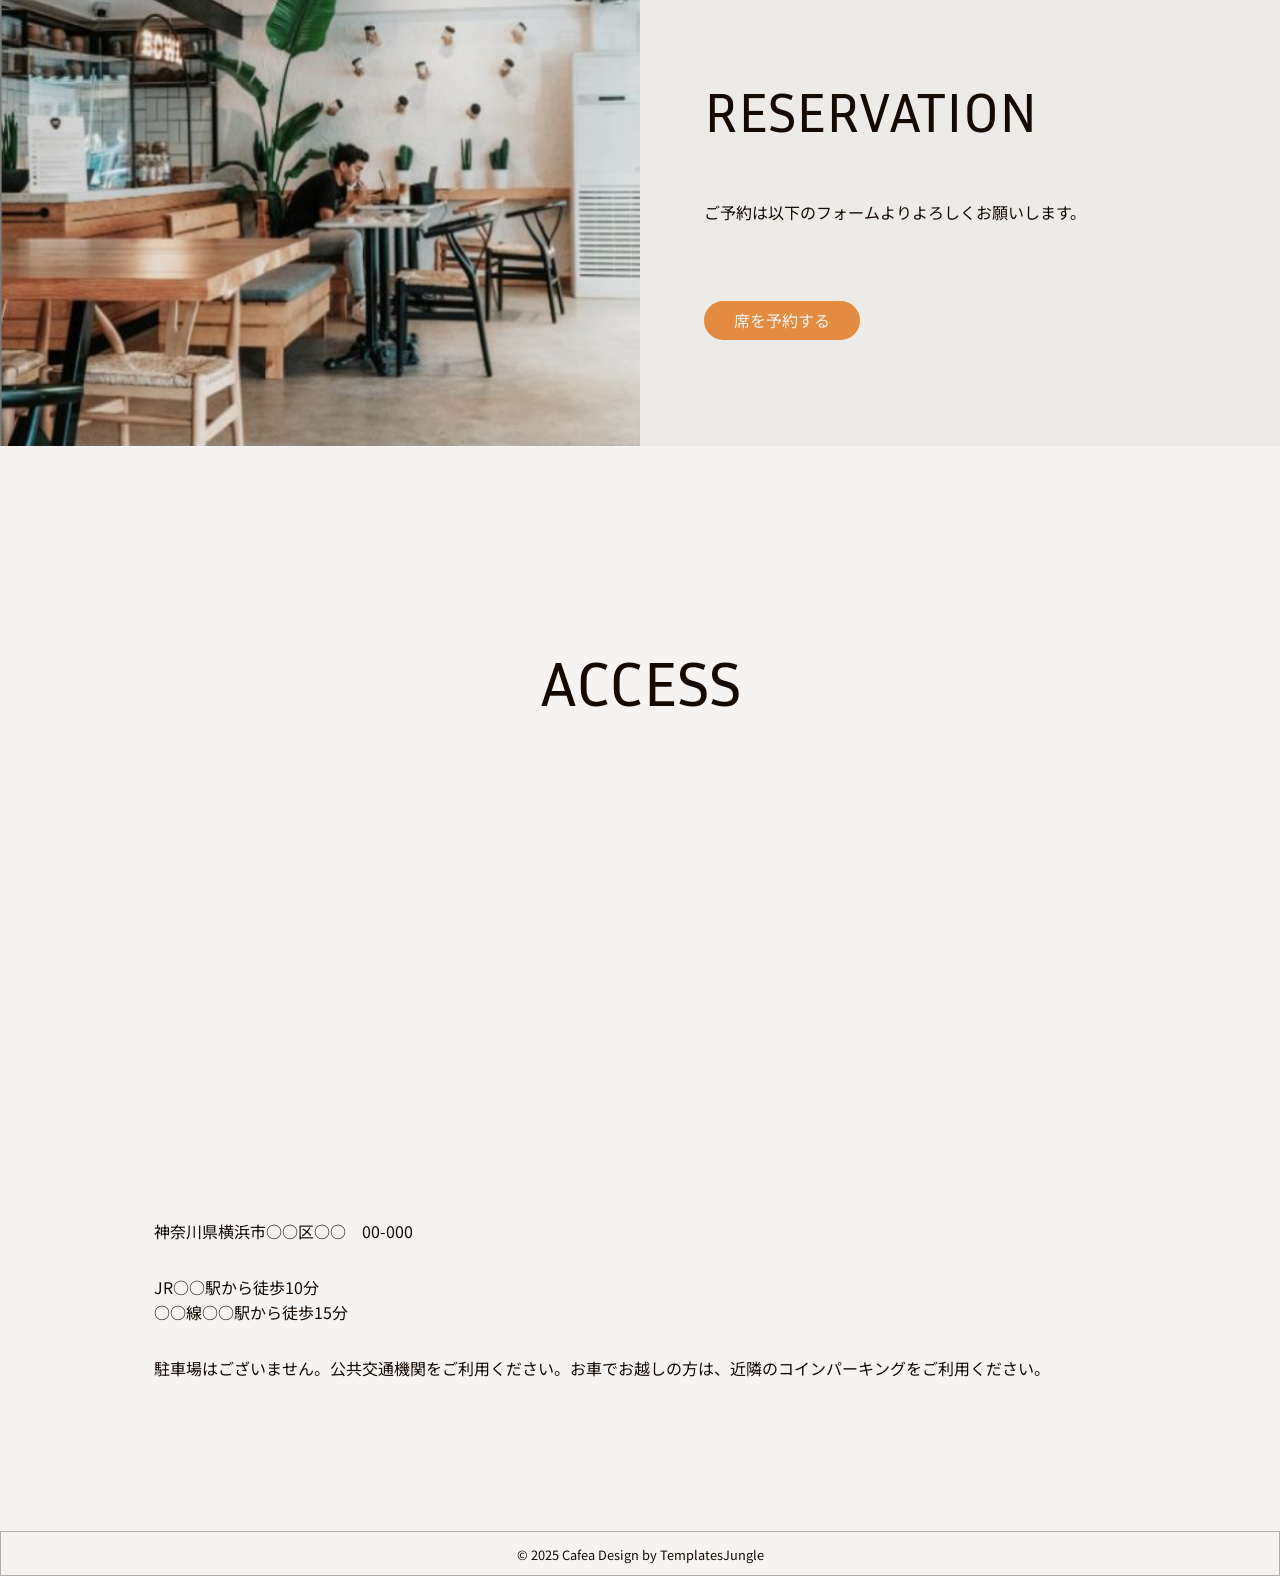
==== commit df28b3d2: "トップ完了" ====
--- a/index.html
+++ b/index.html
@@ -1,313 +1,290 @@
-<!DOCTYPE html>
-<html lang="ja">
-<head>
-    <meta charset="UTF-8">
-    <meta name="viewport" content="width=device-width, initial-scale=1.0">
-    <title>Cafeaサイト</title>
-
-    <link rel="stylesheet" href="./css/destyle.css">
-    <link rel="stylesheet" href="./css/style.css">
-
-    <!--本文 NotoSansJP -->
-    <link rel="preconnect" href="https://fonts.googleapis.com">
-    <link rel="preconnect" href="https://fonts.gstatic.com" crossorigin>
-    <link href="https://fonts.googleapis.com/css2?family=Noto+Sans+JP:wght@100..900&display=swap" rel="stylesheet">
-
-    <!-- タイトル Inria Sans -->
-    <link rel="preconnect" href="https://fonts.googleapis.com">
-    <link rel="preconnect" href="https://fonts.gstatic.com" crossorigin>
-    <link href="https://fonts.googleapis.com/css2?family=Inria+Sans:ital,wght@0,300;0,400;0,700;1,300;1,400;1,700&family=Noto+Sans+JP:wght@100..900&display=swap" rel="stylesheet">
-</head>
-<body>
-    <header class="header" id="header">
-        <div class="pc-header">
-            <div class="header-logo">Cafea</div><!-- /.header-logo -->
-            <nav class="pc-nav">
-                <ul class="pc-nav-ul">
-                    <li class="pc-nav-list"><a href="#">HOME</a></li>
-                    <li class="pc-nav-list"><a href="#about">ABOUT</a></li>
-                    <li class="pc-nav-list"><a href="#menu">MENU</a></li>
-                    <li class="pc-nav-list"><a href="#reservation">RESERVATION</a></li>
-                    <li class="pc-nav-list"><a href="#news">NEWS</a></li>
-                    <li class="pc-nav-list"><a href="#access">ACCESS</a></li>
-                </ul><!-- /.pc-nav-ul -->
-            </nav><!-- /.pc-nav -->
-        </div><!-- /.pc-header -->
-
-        <div class="hamburger" id="hamburger">
-            <span></span>
-            <span></span>
-            <span></span>
-        </div><!-- /.humburger -->
-        <div class="sp-nav">
-            <ul class="sp-nav-ul">
-                <li class="sp-nav-list"><a href="#">HOME</a></li>
-                <li class="sp-nav-list"><a href="#">ABOUT</a></li>
-                <li class="sp-nav-list"><a href="#">MENU</a></li>
-                <li class="sp-nav-list"><a href="#">RESERVATION</a></li>
-                <li class="sp-nav-list"><a href="#">NEWS</a></li>
-                <li class="sp-nav-list"><a href="#">ACCESS</a></li>
-            </ul><!-- /.sp-nav-ul -->
-        </div><!-- /.sp-nav -->
-    </header><!-- /.header -->
-
-    <section class="top" id="top">
-        <img src="./images/mainvisual-pc.jpg" alt="Cafeaの内装写真" class="mainvisual-pc">
-        <img src="./images/mainvisual-sp.jpg" alt="Cafeaの内装写真" class="mainvisual-sp">
-        <div class="top-message">
-            <div class="top-message-inner">
-                <div class="top-message-left">
-                    <h2 class="top-message-left-ttl">HAVE A CUP COFFEE</h2>
-                    <p class="top-message-left-txt">香り高いコーヒーでほっとひと息。<br>Cafeaでやさしいひとときをお過ごしください。</p>
-                    <button class="top-message-left-btn"><a href="#">席を予約する</a></button>
-                </div><!-- /.top-message-left -->
-                <div class="top-message-right">
-                    <h2 class="top-message-right-ttl">IT’S A Cafea TIME</h2>
-                    <div class="top-message-right-txt">
-                        <p class="top-message-right-txt-time">平日.............................9:00~19:00</p>
-                        <p class="top-message-right-txt-time">土日祝........................10:00~17:00</p>
-                    </div><!-- /.top-message-right-txt -->
-                </div><!-- /.top-message-right -->
-            </div><!-- /.top-message-inner -->
-        </div><!-- /.top-message -->
-    </section><!-- /.top -->
-
-    <section class="about" id="about">
-        <div class="about-inner">
-            <img src="./images/aboutus-icon.jpg" alt="" class="about-img">
-            <div class="about-txt">
-                <h2 class="about-txt-ttl">ABOUT US</h2>
-                <p class="about-txt-txt">Cafeaへようこそ。<br>心地よい空間と美味しいコーヒーで、あなたにぴったりの時間をお届けします。<br>こだわりの豆と丁寧な抽出で、どなたにも愛される味を追求しています。</p><!-- /.about-txt-txt -->
-            </div><!-- /.about-txt -->
-        </div><!-- /.about-inner -->
-    </section><!-- /.about -->
-
-    <section class="point" id="point">
-        <div class="point-box">
-            <div class="icon-wrap">
-                <img src="./images/coffee-icon.png" alt="コーヒー豆のイラスト" class="point-box-img">
-            </div><!-- /.icon-wrap -->
-            <h3 class="point-box-ttl">心地よい空間</h3>
-            <p class="point-box-txt">木のぬくもりを感じる<br class="pc-br">落ち着いた店内でおくつろぎください。</p>
-        </div><!-- /.point-box -->
-        <div class="point-box">
-            <div class="icon-wrap">
-                <img src="./images/mill-icon.png" alt="コーヒーミルのイラスト" class="point-box-img">
-            </div><!-- /.icon-wrap -->
-            <h3 class="point-box-ttl">こだわりの<br class="sp-br">コーヒー</h3>
-            <p class="point-box-txt">厳選した豆を使用し<br>丁寧に一杯ずつ抽出しています。</p>
-        </div><!-- /.point-box -->
-        <div class="point-box">
-            <div class="icon-wrap">
-                <img src="./images/cake-icon.png" alt="ショートケーキのイラスト" class="point-box-img">
-            </div><!-- /.icon-wrap -->
-            <h3 class="point-box-ttl">フレッシュな<br class="sp-br">スイーツ</h3>
-            <p class="point-box-txt">パティシエ特製のスイーツを<br class="pc-br">毎日店内で手作り。</p>
-        </div><!-- /.point-box -->
-        <div class="point-box">
-            <div class="icon-wrap">
-                <img src="./images/tea-icon.png" alt="紅茶のイラスト" class="point-box-img">
-            </div><!-- /.icon-wrap -->
-            <h3 class="point-box-ttl">あたたかな接客</h3>
-            <p class="point-box-txt">お客様ひとりひとりに寄り添った<br class="pc-br">サービスを心がけています。</p>
-        </div><!-- /.point-box -->
-    </section><!-- /.point -->
-
-    <section class="photo" id="photo">
-        <div class="photo-slider">
-            <div class="photo-box active">
-                <img src="./images/coffee-series.jpg" alt="コーヒーの写真" class="photo-box-img">
-                <h3 class="photo-box-ttl">COFFEE SLECTION</h3>
-            </div><!-- /.photo-box -->
-            <div class="photo-box">
-                <img src="./images/tea-series.jpg" alt="紅茶の写真" class="photo-box-img">
-                <h3 class="photo-box-ttl">TEA SELECTION</h3>
-            </div><!-- /.photo-box -->
-            <div class="photo-box">
-                <img src="./images/pastries.jpg" alt="スイーツの写真" class="photo-box-img">
-                <h3 class="photo-box-ttl">PASTRIES</h3>
-            </div><!-- /.photo-box -->
-        </div><!-- /.photo-slider -->
-    </section><!-- /.photo -->
-
-    <section class="menu" id="menu">
-        <h2 class="menu-ttl">MENU</h2>
-        <div class="menu-inner">
-            <div class="menu-inner-left">
-                <div class="menu-section">
-                    <h3 class="menu-section-ttl menu-toggle">COFFEE SELECTION</h3>
-                    <ul class="menu-section-list">
-                        <li class="menu-section-list-ttl">エスプレッソ</li>
-                        <li class="menu-section-list-txt">香り高く濃厚なショットのコーヒー</li>
-                    </ul><!-- /.menu-section-list -->
-                    <ul class="menu-section-list">
-                        <li class="menu-section-list-ttl">アメリカーノ</li>
-                        <li class="menu-section-list-txt">エスプレッソにお湯を加えたすっきりとした味わい</li>
-                    </ul><!-- /.menu-section-list -->
-                    <ul class="menu-section-list">
-                        <li class="menu-section-list-ttl">カプチーノ</li>
-                        <li class="menu-section-list-txt">エスプレッソ＋スチームミルク＋フォームミルクを同量で</li>
-                    </ul><!-- /.menu-section-list -->
-                    <ul class="menu-section-list">
-                        <li class="menu-section-list-ttl">カフェラテ</li>
-                        <li class="menu-section-list-txt">スチームミルクをたっぷり加えたクリーミーな味わい</li>
-                    </ul><!-- /.menu-section-list -->
-                    <ul class="menu-section-list">
-                        <li class="menu-section-list-ttl">カフェモカ</li>
-                        <li class="menu-section-list-txt"> チョコの甘さとコーヒーの苦味が調和した人気ドリンク</li>
-                    </ul><!-- /.menu-section-list -->
-                </div><!-- /.menu-section -->
-
-                <div class="menu-section">
-                    <h3 class="menu-section-ttl menu-toggle">SPECIALTY DRINKS</h3>
-                    <ul class="menu-section-list">
-                        <li class="menu-section-list-ttl">バニララテ</li>
-                        <li class="menu-section-list-txt">バニラの香りがふわっと広がる甘めのラテ</li>
-                    </ul><!-- /.menu-section-list -->
-                    <ul class="menu-section-list">
-                        <li class="menu-section-list-ttl">キャラメルマキアート</li>
-                        <li class="menu-section-list-txt">キャラメルソースとスチームミルクが香る贅沢な一杯</li>
-                    </ul><!-- /.menu-section-list -->
-                    <ul class="menu-section-list">
-                        <li class="menu-section-list-ttl">抹茶ラテ</li>
-                        <li class="menu-section-list-txt">濃厚な抹茶とミルクの風味が楽しめる和風ラテ</li>
-                    </ul><!-- /.menu-section-list -->
-                </div><!-- /.menu-section -->
-
-                <div class="menu-section">
-                    <h3 class="menu-section-ttl menu-toggle">TEA SELECTION</h3>
-                    <ul class="menu-section-list">
-                        <li class="menu-section-list-ttl">アールグレイ</li>
-                        <li class="menu-section-list-txt">ベルガモットが香る爽やかで気品ある<br class="sp-br">フレーバーティー</li>
-                    </ul><!-- /.menu-section-list -->
-                    <ul class="menu-section-list">
-                        <li class="menu-section-list-ttl">ダージリン</li>
-                        <li class="menu-section-list-txt">軽やかな渋みと華やかな香りが特徴</li>
-                    </ul><!-- /.menu-section-list -->
-                    <ul class="menu-section-list">
-                        <li class="menu-section-list-ttl">アップルシナモンティー</li>
-                        <li class="menu-section-list-txt">りんごの甘みとシナモンのスパイスが香る<br>秋冬に人気のフレーバー</li>
-                    </ul><!-- /.menu-section-list -->
-                    <ul class="menu-section-list">
-                        <li class="menu-section-list-ttl">シトラスティー</li>
-                        <li class="menu-section-list-txt">オレンジやレモンなど<br class="sp-br">柑橘系フルーツの香りが広がる<br class="pc-br">すっきりとしたフレーバーティー</li>
-                    </ul><!-- /.menu-section-list -->
-                </div><!-- /.menu-section -->
-            </div><!-- /.menu-inner-left -->
-
-            <div class="menu-inner-right">
-                <div class="menu-section">
-                    <h3 class="menu-section-ttl menu-toggle">PASTRIES</h3>
-                    <ul class="menu-section-list">
-                        <li class="menu-section-list-ttl">マフィン</li>
-                        <li class="menu-section-list-txt">ふんわり焼き上げた朝食にぴったりのマフィン</li>
-                    </ul><!-- /.menu-section-list -->
-                    <ul class="menu-section-list">
-                        <li class="menu-section-list-ttl">シナモンロール</li>
-                        <li class="menu-section-list-txt">シナモンとアイシングが香る甘い定番スイーツ</li>
-                    </ul><!-- /.menu-section-list -->
-                    <ul class="menu-section-list">
-                        <li class="menu-section-list-ttl">デニッシュ</li>
-                        <li class="menu-section-list-txt">フィリングたっぷりの軽やかなデニッシュ</li>
-                    </ul><!-- /.menu-section-list -->
-                    <ul class="menu-section-list">
-                        <li class="menu-section-list-ttl">スコーン</li>
-                        <li class="menu-section-list-txt">ほんのり甘くてサクッとしたビスケット風の焼き菓子</li>
-                    </ul><!-- /.menu-section-list -->
-                </div><!-- /.menu-section -->
-
-                <div class="menu-section">
-                    <h3 class="menu-section-ttl menu-toggle">SNACKS</h3>
-                    <ul class="menu-section-list">
-                        <li class="menu-section-list-ttl">ベーグル（クリームチーズ付き）</li>
-                        <li class="menu-section-list-txt">クリームチーズをたっぷり塗った<br class="sp-br">もちもちのベーグル</li>
-                    </ul><!-- /.menu-section-list -->
-                    <ul class="menu-section-list">
-                        <li class="menu-section-list-ttl">グラノーラバー</li>
-                        <li class="menu-section-list-txt">エネルギーチャージにぴったりの<br class="sp-br">グラノーラバー</li>
-                    </ul><!-- /.menu-section-list -->
-                    <ul class="menu-section-list">
-                        <li class="menu-section-list-ttl">フルーツカップ</li>
-                        <li class="menu-section-list-txt">季節のフルーツを盛り込んだ<br class="sp-br">彩りフルーツカップ</li>
-                    </ul><!-- /.menu-section-list -->
-                </div><!-- /.menu-section -->
-
-                <div class="menu-section">
-                    <h3 class="menu-section-ttl menu-toggle">EXTRAS</h3>
-                    <ul class="menu-section-list">
-                        <li class="menu-section-list-ttl">エスプレッソ追加</li>
-                        <li class="menu-section-list-txt">エスプレッソの追加ショット<br class="sp-br">（苦味とコクUP）</li>
-                    </ul><!-- /.menu-section-list -->
-                    <ul class="menu-section-list">
-                        <li class="menu-section-list-ttl">フレーバーシロップ<br class="sp-br">（バニラ・キャラメル・モカ）</li>
-                        <li class="menu-section-list-txt">お好みのフレーバーシロップで<br class="sp-br">自分好みにカスタマイズ</li>
-                    </ul><!-- /.menu-section-list -->
-                    <ul class="menu-section-list">
-                        <li class="menu-section-list-ttl">植物性ミルク変更<br class="sp-br">（アーモンド・ソイ・オーツ）</li>
-                        <li class="menu-section-list-txt">アーモンド／ソイ／オーツの<br class="sp-br">植物性ミルクを選べます</li>
-                    </ul><!-- /.menu-section-list -->
-                    <ul class="menu-section-list">
-                        <li class="menu-section-list-ttl">チョコレートソース</li>
-                        <li class="menu-section-list-txt">とろけるチョコレートソースの<br class="sp-br">トッピング追加</li>
-                    </ul><!-- /.menu-section-list -->
-                </div><!-- /.menu-section -->
-            </div><!-- /.menu-inner-right -->
-
-        </div><!-- /.menu-inner -->
-    </section><!-- /.menu -->
-
-    <section class="reservation" id="reservation">
-        <div class="reservation-inner">
-            <img src="./images/reservation.jpg" alt="店内の写真" class="reservation-img">
-            <div class="reservation-content">
-                <h2 class="reservation-ttl">RESERVATION</h2>
-                <p class="reservation-txt">ご予約は以下のフォームよりよろしくお願いします。</p>
-                <button class="reservation-btn"><a href="#">席を予約する</a></button>
-            </div><!-- /.reservation-content -->
-        </div><!-- /.reservation-inner -->
-    </section><!-- /.reservation -->
-
-    <section class="news" id="news">
-        <h2 class="news-ttl">NEWS ARTICLES</h2>
-        <div class="news-contents">
-            <div class="news-contents-item">
-                <img src="./images/news-img1.jpg" alt="〇〇の写真" class="news-contents-item-img">
-                <div class="news-contents-item-txt">
-                    <h3 class="news-contents-item-txt-ttl">ここにタイトルが入ります。</h3>
-                    <div class="news-contents-item-txt-txt">小見出しや内容が入ります。小見出しや内容が入ります。</div>
-                </div><!-- /.news-contents-item-txt -->
-            </div><!-- /.news-contents-item -->
-            <div class="news-contents-item">
-                <img src="./images/news-img2.jpg" alt="〇〇の写真" class="news-contents-item-img">
-                <div class="news-contents-item-txt">
-                    <h3 class="news-contents-item-txt-ttl">ここにタイトルが入ります。</h3>
-                    <div class="news-contents-item-txt-txt">小見出しや内容が入ります。小見出しや内容が入ります。</div>
-                </div><!-- /.news-contents-item-txt -->
-            </div><!-- /.news-contents-item -->
-            <div class="news-contents-item">
-                <img src="./images/news-img3.jpg" alt="〇〇の写真" class="news-contents-item-img">
-                <div class="news-contents-item-txt">
-                    <h3 class="news-contents-item-txt-ttl">ここにタイトルが入ります。</h3>
-                    <div class="news-contents-item-txt-txt">小見出しや内容が入ります。小見出しや内容が入ります。</div>
-                </div><!-- /.news-contents-item-txt -->
-            </div><!-- /.news-contents-item -->
-        </div><!-- /.news-contents -->
-        <button class="news-btn">もっと見る</button>
-    </section><!-- /.news -->
-
-    <section class="access" id="access">
-        <h2 class="access-ttl">ACCESS</h2>
-        <div class="access-map">
-            <iframe src="https://www.google.com/maps/embed?pb=!1m18!1m12!1m3!1d26000.69803163648!2d139.62538361549377!3d35.452634235938525!2m3!1f0!2f0!3f0!3m2!1i1024!2i768!4f13.1!3m3!1m2!1s0x60185cf885807149%3A0x94947dd82acc3d73!2z5qiq5rWc6LWk44Os44Oz44Ks5YCJ5bqr!5e0!3m2!1sja!2sjp!4v1748576659555!5m2!1sja!2sjp" width="600" height="450" style="border:0; margin-right: calc(50% - 50vw); margin-left: calc(50% - 50vw); max-width: none; width: 100vw" allowfullscreen="" loading="lazy" referrerpolicy="no-referrer-when-downgrade"></iframe>
-        </div><!-- /.access-map -->
-        <div class="access-txt">
-            <p class="access-txt-info">神奈川県横浜市○○区○○　00-000</p>
-            <p class="access-txt-info">JR○○駅から徒歩10分<br>○○線○○駅から徒歩15分</p>
-            <p class="access-txt-info">駐車場はございません。公共交通機関をご利用ください。お車でお越しの方は、近隣のコインパーキングをご利用ください。</p>
-        </div><!-- /.access-txt -->
-    </section><!-- /.access -->
-
-<script src="./js/script.js" defer></script>
-
-</body>
+<!DOCTYPE html>
+<html lang="ja">
+<head>
+    <meta charset="UTF-8">
+    <meta name="viewport" content="width=device-width, initial-scale=1.0">
+    <title>Cafeaサイト</title>
+
+    <meta name="robots" content="noindex">
+
+    <link rel="stylesheet" href="./css/destyle.css">
+    <link rel="stylesheet" href="./css/style.css">
+
+    <!--本文 NotoSansJP -->
+    <link rel="preconnect" href="https://fonts.googleapis.com">
+    <link rel="preconnect" href="https://fonts.gstatic.com" crossorigin>
+    <link href="https://fonts.googleapis.com/css2?family=Noto+Sans+JP:wght@100..900&display=swap" rel="stylesheet">
+
+    <!-- タイトル Inria Sans -->
+    <link rel="preconnect" href="https://fonts.googleapis.com">
+    <link rel="preconnect" href="https://fonts.gstatic.com" crossorigin>
+    <link href="https://fonts.googleapis.com/css2?family=Inria+Sans:ital,wght@0,300;0,400;0,700;1,300;1,400;1,700&family=Noto+Sans+JP:wght@100..900&display=swap" rel="stylesheet">
+</head>
+<body>
+    <header class="header" id="header">
+        <div class="pc-header">
+            <div class="header-logo">Cafea</div><!-- /.header-logo -->
+            <nav class="pc-nav">
+                <ul class="pc-nav-ul">
+                    <li class="pc-nav-list"><a href="#">HOME</a></li>
+                    <li class="pc-nav-list"><a href="#about">ABOUT</a></li>
+                    <li class="pc-nav-list"><a href="#menu">MENU</a></li>
+                    <li class="pc-nav-list"><a href="#reservation">RESERVATION</a></li>
+                    <li class="pc-nav-list"><a href="#access">ACCESS</a></li>
+                </ul><!-- /.pc-nav-ul -->
+            </nav><!-- /.pc-nav -->
+        </div><!-- /.pc-header -->
+
+        <div class="hamburger" id="hamburger">
+            <span></span>
+            <span></span>
+            <span></span>
+        </div><!-- /.humburger -->
+        <div class="sp-nav">
+            <ul class="sp-nav-ul">
+                <li class="sp-nav-list"><a href="#">HOME</a></li>
+                <li class="sp-nav-list"><a href="#">ABOUT</a></li>
+                <li class="sp-nav-list"><a href="#">MENU</a></li>
+                <li class="sp-nav-list"><a href="#">RESERVATION</a></li>
+                <li class="sp-nav-list"><a href="#">NEWS</a></li>
+                <li class="sp-nav-list"><a href="#">ACCESS</a></li>
+            </ul><!-- /.sp-nav-ul -->
+        </div><!-- /.sp-nav -->
+    </header><!-- /.header -->
+
+    <section class="top" id="top">
+        <img src="./images/mainvisual-pc.jpg" alt="Cafeaの内装写真" class="mainvisual-pc">
+        <img src="./images/mainvisual-sp.jpg" alt="Cafeaの内装写真" class="mainvisual-sp">
+        <div class="top-message">
+            <div class="top-message-inner">
+                <div class="top-message-left">
+                    <h2 class="top-message-left-ttl">HAVE A CUP COFFEE</h2>
+                    <p class="top-message-left-txt">香り高いコーヒーでほっとひと息。<br>Cafeaでやさしいひとときをお過ごしください。</p>
+                    <button class="top-message-left-btn"><a href="#">席を予約する</a></button>
+                </div><!-- /.top-message-left -->
+                <div class="top-message-right">
+                    <h2 class="top-message-right-ttl">IT’S A Cafea TIME</h2>
+                    <div class="top-message-right-txt">
+                        <p class="top-message-right-txt-time">平日.............................9:00~19:00</p>
+                        <p class="top-message-right-txt-time">土日祝........................10:00~17:00</p>
+                    </div><!-- /.top-message-right-txt -->
+                </div><!-- /.top-message-right -->
+            </div><!-- /.top-message-inner -->
+        </div><!-- /.top-message -->
+    </section><!-- /.top -->
+
+    <section class="about" id="about">
+        <div class="about-inner">
+            <img src="./images/aboutus-icon.jpg" alt="" class="about-img">
+            <div class="about-txt">
+                <h2 class="about-txt-ttl">ABOUT US</h2>
+                <p class="about-txt-txt">Cafeaへようこそ。<br>心地よい空間と美味しいコーヒーで、あなたにぴったりの時間をお届けします。<br>こだわりの豆と丁寧な抽出で、どなたにも愛される味を追求しています。</p><!-- /.about-txt-txt -->
+            </div><!-- /.about-txt -->
+        </div><!-- /.about-inner -->
+    </section><!-- /.about -->
+
+    <section class="point" id="point">
+        <div class="point-box">
+            <div class="icon-wrap">
+                <img src="./images/coffee-icon.png" alt="コーヒー豆のイラスト" class="point-box-img">
+            </div><!-- /.icon-wrap -->
+            <h3 class="point-box-ttl">心地よい空間</h3>
+            <p class="point-box-txt">木のぬくもりを感じる<br class="pc-br">落ち着いた店内でおくつろぎください。</p>
+        </div><!-- /.point-box -->
+        <div class="point-box">
+            <div class="icon-wrap">
+                <img src="./images/mill-icon.png" alt="コーヒーミルのイラスト" class="point-box-img">
+            </div><!-- /.icon-wrap -->
+            <h3 class="point-box-ttl">こだわりの<br class="sp-br">コーヒー</h3>
+            <p class="point-box-txt">厳選した豆を使用し<br>丁寧に一杯ずつ抽出しています。</p>
+        </div><!-- /.point-box -->
+        <div class="point-box">
+            <div class="icon-wrap">
+                <img src="./images/cake-icon.png" alt="ショートケーキのイラスト" class="point-box-img">
+            </div><!-- /.icon-wrap -->
+            <h3 class="point-box-ttl">フレッシュな<br class="sp-br">スイーツ</h3>
+            <p class="point-box-txt">パティシエ特製のスイーツを<br class="pc-br">毎日店内で手作り。</p>
+        </div><!-- /.point-box -->
+        <div class="point-box">
+            <div class="icon-wrap">
+                <img src="./images/tea-icon.png" alt="紅茶のイラスト" class="point-box-img">
+            </div><!-- /.icon-wrap -->
+            <h3 class="point-box-ttl">あたたかな接客</h3>
+            <p class="point-box-txt">お客様ひとりひとりに寄り添った<br class="pc-br">サービスを心がけています。</p>
+        </div><!-- /.point-box -->
+    </section><!-- /.point -->
+
+    <section class="photo" id="photo">
+        <div class="photo-slider">
+            <div class="photo-box active">
+                <img src="./images/coffee-series.jpg" alt="コーヒーの写真" class="photo-box-img">
+                <h3 class="photo-box-ttl">COFFEE SLECTION</h3>
+            </div><!-- /.photo-box -->
+            <div class="photo-box">
+                <img src="./images/tea-series.jpg" alt="紅茶の写真" class="photo-box-img">
+                <h3 class="photo-box-ttl">TEA SELECTION</h3>
+            </div><!-- /.photo-box -->
+            <div class="photo-box">
+                <img src="./images/pastries.jpg" alt="スイーツの写真" class="photo-box-img">
+                <h3 class="photo-box-ttl">PASTRIES</h3>
+            </div><!-- /.photo-box -->
+        </div><!-- /.photo-slider -->
+    </section><!-- /.photo -->
+
+    <section class="menu" id="menu">
+        <h2 class="menu-ttl">MENU</h2>
+        <div class="menu-inner">
+            <div class="menu-inner-left">
+                <div class="menu-section">
+                    <h3 class="menu-section-ttl menu-toggle">COFFEE SELECTION</h3>
+                    <ul class="menu-section-list">
+                        <li class="menu-section-list-ttl">エスプレッソ</li>
+                        <li class="menu-section-list-txt">香り高く濃厚なショットのコーヒー</li>
+                    </ul><!-- /.menu-section-list -->
+                    <ul class="menu-section-list">
+                        <li class="menu-section-list-ttl">アメリカーノ</li>
+                        <li class="menu-section-list-txt">エスプレッソにお湯を加えたすっきりとした味わい</li>
+                    </ul><!-- /.menu-section-list -->
+                    <ul class="menu-section-list">
+                        <li class="menu-section-list-ttl">カプチーノ</li>
+                        <li class="menu-section-list-txt">エスプレッソ＋スチームミルク＋フォームミルクを同量で</li>
+                    </ul><!-- /.menu-section-list -->
+                    <ul class="menu-section-list">
+                        <li class="menu-section-list-ttl">カフェラテ</li>
+                        <li class="menu-section-list-txt">スチームミルクをたっぷり加えたクリーミーな味わい</li>
+                    </ul><!-- /.menu-section-list -->
+                    <ul class="menu-section-list">
+                        <li class="menu-section-list-ttl">カフェモカ</li>
+                        <li class="menu-section-list-txt"> チョコの甘さとコーヒーの苦味が調和した人気ドリンク</li>
+                    </ul><!-- /.menu-section-list -->
+                </div><!-- /.menu-section -->
+
+                <div class="menu-section">
+                    <h3 class="menu-section-ttl menu-toggle">SPECIALTY DRINKS</h3>
+                    <ul class="menu-section-list">
+                        <li class="menu-section-list-ttl">バニララテ</li>
+                        <li class="menu-section-list-txt">バニラの香りがふわっと広がる甘めのラテ</li>
+                    </ul><!-- /.menu-section-list -->
+                    <ul class="menu-section-list">
+                        <li class="menu-section-list-ttl">キャラメルマキアート</li>
+                        <li class="menu-section-list-txt">キャラメルソースとスチームミルクが香る贅沢な一杯</li>
+                    </ul><!-- /.menu-section-list -->
+                    <ul class="menu-section-list">
+                        <li class="menu-section-list-ttl">抹茶ラテ</li>
+                        <li class="menu-section-list-txt">濃厚な抹茶とミルクの風味が楽しめる和風ラテ</li>
+                    </ul><!-- /.menu-section-list -->
+                </div><!-- /.menu-section -->
+
+                <div class="menu-section">
+                    <h3 class="menu-section-ttl menu-toggle">TEA SELECTION</h3>
+                    <ul class="menu-section-list">
+                        <li class="menu-section-list-ttl">アールグレイ</li>
+                        <li class="menu-section-list-txt">ベルガモットが香る爽やかで気品ある<br class="sp-br">フレーバーティー</li>
+                    </ul><!-- /.menu-section-list -->
+                    <ul class="menu-section-list">
+                        <li class="menu-section-list-ttl">ダージリン</li>
+                        <li class="menu-section-list-txt">軽やかな渋みと華やかな香りが特徴</li>
+                    </ul><!-- /.menu-section-list -->
+                    <ul class="menu-section-list">
+                        <li class="menu-section-list-ttl">アップルシナモンティー</li>
+                        <li class="menu-section-list-txt">りんごの甘みとシナモンのスパイスが香る<br>秋冬に人気のフレーバー</li>
+                    </ul><!-- /.menu-section-list -->
+                    <ul class="menu-section-list">
+                        <li class="menu-section-list-ttl">シトラスティー</li>
+                        <li class="menu-section-list-txt">オレンジやレモンなど<br class="sp-br">柑橘系フルーツの香りが広がる<br class="pc-br">すっきりとしたフレーバーティー</li>
+                    </ul><!-- /.menu-section-list -->
+                </div><!-- /.menu-section -->
+            </div><!-- /.menu-inner-left -->
+
+            <div class="menu-inner-right">
+                <div class="menu-section">
+                    <h3 class="menu-section-ttl menu-toggle">PASTRIES</h3>
+                    <ul class="menu-section-list">
+                        <li class="menu-section-list-ttl">マフィン</li>
+                        <li class="menu-section-list-txt">ふんわり焼き上げた朝食にぴったりのマフィン</li>
+                    </ul><!-- /.menu-section-list -->
+                    <ul class="menu-section-list">
+                        <li class="menu-section-list-ttl">シナモンロール</li>
+                        <li class="menu-section-list-txt">シナモンとアイシングが香る甘い定番スイーツ</li>
+                    </ul><!-- /.menu-section-list -->
+                    <ul class="menu-section-list">
+                        <li class="menu-section-list-ttl">デニッシュ</li>
+                        <li class="menu-section-list-txt">フィリングたっぷりの軽やかなデニッシュ</li>
+                    </ul><!-- /.menu-section-list -->
+                    <ul class="menu-section-list">
+                        <li class="menu-section-list-ttl">スコーン</li>
+                        <li class="menu-section-list-txt">ほんのり甘くてサクッとしたビスケット風の焼き菓子</li>
+                    </ul><!-- /.menu-section-list -->
+                </div><!-- /.menu-section -->
+
+                <div class="menu-section">
+                    <h3 class="menu-section-ttl menu-toggle">SNACKS</h3>
+                    <ul class="menu-section-list">
+                        <li class="menu-section-list-ttl">ベーグル（クリームチーズ付き）</li>
+                        <li class="menu-section-list-txt">クリームチーズをたっぷり塗った<br class="sp-br">もちもちのベーグル</li>
+                    </ul><!-- /.menu-section-list -->
+                    <ul class="menu-section-list">
+                        <li class="menu-section-list-ttl">グラノーラバー</li>
+                        <li class="menu-section-list-txt">エネルギーチャージにぴったりの<br class="sp-br">グラノーラバー</li>
+                    </ul><!-- /.menu-section-list -->
+                    <ul class="menu-section-list">
+                        <li class="menu-section-list-ttl">フルーツカップ</li>
+                        <li class="menu-section-list-txt">季節のフルーツを盛り込んだ<br class="sp-br">彩りフルーツカップ</li>
+                    </ul><!-- /.menu-section-list -->
+                </div><!-- /.menu-section -->
+
+                <div class="menu-section">
+                    <h3 class="menu-section-ttl menu-toggle">EXTRAS</h3>
+                    <ul class="menu-section-list">
+                        <li class="menu-section-list-ttl">エスプレッソ追加</li>
+                        <li class="menu-section-list-txt">エスプレッソの追加ショット<br class="sp-br">（苦味とコクUP）</li>
+                    </ul><!-- /.menu-section-list -->
+                    <ul class="menu-section-list">
+                        <li class="menu-section-list-ttl">フレーバーシロップ<br class="sp-br">（バニラ・キャラメル・モカ）</li>
+                        <li class="menu-section-list-txt">お好みのフレーバーシロップで<br class="sp-br">自分好みにカスタマイズ</li>
+                    </ul><!-- /.menu-section-list -->
+                    <ul class="menu-section-list">
+                        <li class="menu-section-list-ttl">植物性ミルク変更<br class="sp-br">（アーモンド・ソイ・オーツ）</li>
+                        <li class="menu-section-list-txt">アーモンド／ソイ／オーツの<br class="sp-br">植物性ミルクを選べます</li>
+                    </ul><!-- /.menu-section-list -->
+                    <ul class="menu-section-list">
+                        <li class="menu-section-list-ttl">チョコレートソース</li>
+                        <li class="menu-section-list-txt">とろけるチョコレートソースの<br class="sp-br">トッピング追加</li>
+                    </ul><!-- /.menu-section-list -->
+                </div><!-- /.menu-section -->
+            </div><!-- /.menu-inner-right -->
+
+        </div><!-- /.menu-inner -->
+    </section><!-- /.menu -->
+
+    <section class="reservation" id="reservation">
+        <div class="reservation-inner">
+            <img src="./images/reservation.jpg" alt="店内の写真" class="reservation-img">
+            <div class="reservation-content">
+                <h2 class="reservation-ttl">RESERVATION</h2>
+                <p class="reservation-txt">ご予約は以下のフォームよりよろしくお願いします。</p>
+                <button class="reservation-btn"><a href="#">席を予約する</a></button>
+            </div><!-- /.reservation-content -->
+        </div><!-- /.reservation-inner -->
+    </section><!-- /.reservation -->
+
+    <section class="access" id="access">
+        <h2 class="access-ttl">ACCESS</h2>
+        <div class="access-map">
+            <iframe src="https://www.google.com/maps/embed?pb=!1m18!1m12!1m3!1d26000.69803163648!2d139.62538361549377!3d35.452634235938525!2m3!1f0!2f0!3f0!3m2!1i1024!2i768!4f13.1!3m3!1m2!1s0x60185cf885807149%3A0x94947dd82acc3d73!2z5qiq5rWc6LWk44Os44Oz44Ks5YCJ5bqr!5e0!3m2!1sja!2sjp!4v1748576659555!5m2!1sja!2sjp" width="600" height="450" style="border:0; margin-right: calc(50% - 50vw); margin-left: calc(50% - 50vw); max-width: none; width: 100vw" allowfullscreen="" loading="lazy" referrerpolicy="no-referrer-when-downgrade"></iframe>
+        </div><!-- /.access-map -->
+        <div class="access-txt">
+            <p class="access-txt-info">神奈川県横浜市○○区○○　00-000</p>
+            <p class="access-txt-info">JR○○駅から徒歩10分<br>○○線○○駅から徒歩15分</p>
+            <p class="access-txt-info">駐車場はございません。公共交通機関をご利用ください。お車でお越しの方は、近隣のコインパーキングをご利用ください。</p>
+        </div><!-- /.access-txt -->
+    </section><!-- /.access -->
+
+    <footer class="footer">
+        <small class="copyright">&copy; 2025 Cafea Design by TemplatesJungle</small>
+    </footer><!-- /.footer -->
+
+<script src="./js/script.js" defer></script>
+
+</body>
 </html>
--- a/css/style.css
+++ b/css/style.css
@@ -1,649 +1,571 @@
-/* タイトルのフォントfont-family: "Inria Sans", sans-serif; */
-html{
-    color: #150A02;
-    background-color: #F5F4F2;
-    font-size: 1rem;
-    font-family: "Noto Sans JP", sans-serif;
-    scroll-behavior: smooth;
-}
-.sp-br{
-    display: none;
-}
-@media (max-width: 768px) {
-    .sp-br{
-        display: block;
-    }
-    .pc-br{
-        display: none;
-    }
-}
-
-/* ヘッダー
------------------------------------------------------------- */
-.header{
-    position: fixed;
-    width: 100%;
-    background-color: #F5F4F2;
-    box-shadow: 0 2px 8px rgba(21, 10, 2, 0.1);
-    z-index: 999;
-}
-.pc-header{
-    display:flex;
-    justify-content: space-between;
-    align-items: center;
-    padding: 20px;
-    width: 80%;
-    margin: 0 auto;
-}
-.pc-nav-ul{
-    display: flex;
-    gap: 30px;
-}
-.sp-nav{
-    display: none;
-}
-
-/* ハンバーガーメニュー */
-.hamburger{
-    display: none;
-    flex-direction: column;
-    gap: 4px;
-    cursor: pointer;
-    background-color: #FFE7D5;
-    height: 50px;
-    width: 50px;
-    border-radius: 50%;
-    -moz-border-radius: 50%;
-    -webkit-border-radius: 50%;
-    position: relative;
-    top: 13px;
-    right: 10px;
-}
-.hamburger span {
-  width: 25px;
-  height: 3px;
-  background: #150A02;
-  display: block;
-}
-/* スマホ用メニュー */
-.sp-nav {
-  display: none;
-  flex-direction: column;
-  align-items: center;
-  justify-content: center;
-  background: rgba(255, 231, 213, 0.8);
-  position: fixed;
-  inset: 0;
-  z-index: 999;
-}
-.nav-sp ul {
-  list-style: none;
-  padding: 0;
-  text-align: center;
-}
-.nav-sp li {
-  margin: 20px 0;
-}
-.nav-sp a {
-  text-decoration: none;
-  color: #333;
-  font-size: 24px;
-}
-.close-btn {
-  position: absolute;
-  top: 20px;
-  right: 30px;
-  font-size: 32px;
-  cursor: pointer;
-}
-
-/* ヘッダースマホ用レスポンシブ */
-@media (max-width: 768px) {
-    .header{
-        box-shadow: 0 2px 8px rgba(21, 10, 2, 0);
-        background-color: initial;
-        margin-top: 0;
-    }
-    .hamburger {
-        display: flex;
-    }
-    .pc-header{
-        display: none;
-    }
-}
-
-
-/* トップ
------------------------------------------------------------- */
-.mainvisual-pc{
-    margin-top: 50px;
-    width: 100vw;
-    height: auto;
-}
-.mainvisual-sp{
-    display: none;
-}
-.top-message{
-    padding: 0 5%;
-}
-.top-message-inner{
-    background-color: #F5F4F2;
-    border: 1px solid #B4ACA5;
-    border-radius: 20px;
-    max-width: 1000px;
-    margin: 0 auto;
-    display: flex;
-    justify-content: space-around;
-    margin-top: -100px;
-    position: relative;
-    z-index: 1;
-}
-.top-message-left{
-    padding: 30px 5px;
-}
-.top-message-left-ttl{
-    font-family: "Inria Sans", sans-serif; 
-    font-size: 30px;
-    margin-bottom: 10px;
-}
-.top-message-left-txt{
-    margin-bottom: 20px;
-}
-.top-message-left-btn{
-    background-color: #E38B41;
-    color: #F5F4F2;
-    border-radius: 20px;
-    padding: 10px 30px;
-}
-.top-message-left-btn:hover{
-    background-color: #fcbf8d;
-    transition: 0.5s;
-}
-.top-message-right{
-  border-left: 1px solid #B4ACA5;
-  padding: 30px 10px 0 50px;
-}
-.top-message-right-ttl{
-    font-family: "Inria Sans", sans-serif; 
-    font-size: 30px;
-    margin-bottom: 10px;
-}
-.top-message-right-txt{
-    display: flex;
-    flex-direction: column;
-    gap: 5px;
-}
-
-/* トップスマホ用レスポンシブ */
-@media (max-width: 768px) {
-    .mainvisual-pc{
-    display: none;
-    }
-    .mainvisual-sp{
-        display: block;
-        width: 100vw;
-        height: auto;
-    }
-    .top-message-inner{
-        background-color: initial;
-        border: initial;
-        margin: 0 auto;
-        width: 100%;
-        display: flex;
-        flex-direction: column;
-        position: relative;
-        z-index: 1;
-    }
-    .top-message-left{
-        padding-top: 50px;
-        text-align: center;
-    }
-    .top-message-left-ttl{
-        margin-bottom: 20px;
-        font-size: 40px;
-    }
-    .top-message-left-txt{
-        margin-bottom: 30px;
-    }
-    .top-message-right{
-    border-left: initial;
-    padding: 50px 0 40px;
-    text-align: center;
-    }
-    .top-message-right-ttl{
-        margin-bottom: 30px;
-        font-size: 40px;
-    }
-}
-
-/* Cafeaについて
------------------------------------------------------------- */
-.about{
-    padding-top: 110px;
-}
-.about-inner{
-    max-width: 900px;
-    padding: 0 5%;
-    margin: 0 auto;
-    display: flex;
-    gap: 90px;
-    justify-content: space-between;
-    align-items: center;
-}
-.about-img{
-    max-width: 240px;
-}
-.about-txt-ttl{
-    font-family: "Inria Sans", sans-serif; 
-    font-size: 64px;
-    margin-bottom: 10px;
-}
-
-/* Cafeaについてスマホ用レスポンシブ */
-@media (max-width: 768px) {
-    .about{
-        display: none;
-    }
-}
-
-/* 4つのこだわり
------------------------------------------------------------- */
-.point{
-    display: flex;
-    justify-content: space-between;
-    gap: 20px;
-    max-width: 1300px;
-    margin: 0 auto;
-    padding: 120px 5%;
-}
-.point-box{
-    text-align: center;
-}
-.icon-wrap{
-    width: 80px;
-    height: 80px;
-    display: flex;
-    align-items: center;
-    justify-content: center;
-    margin: 0 auto 40px;
-}
-.point-box-ttl{
-    margin-bottom: 20px;
-    font-size: 1.2rem;
-}
-
-/* 4つのこだわりスマホ用レスポンシブ */
-@media (max-width: 768px) {
-    .point{
-        display: flex;
-        flex-wrap: wrap;
-        justify-content: space-between;
-        gap: 20px;
-        max-width: 1300px;
-        margin: 0 auto;
-        padding: 50px 5% 0;
-    }
-    .point-box{
-        text-align: center;
-        width: 45%;
-        margin-bottom: 20px;
-    }
-    .icon-wrap{
-        width: 80px;
-        height: 80px;
-        display: flex;
-        align-items: center;
-        justify-content: center;
-        margin: 0 auto 40px;
-    }
-    .point-box-ttl{
-        margin-bottom: 10px;
-        font-size: 1.2rem;
-    }
-}
-
-/* 3枚の写真
------------------------------------------------------------- */
-.photo-slider{
-    display: flex;
-    justify-content: space-between;
-    max-width: 100%;
-    gap: 30px;
-    margin: 0 auto;
-    padding: 0 5%;
-}
-.photo-box{
-    text-align: center;
-}
-.photo-box-img{
-    max-width: 100%;
-}
-.photo-box-ttl{
-    font-family: "Inria Sans", sans-serif;
-    font-size: 1.6rem;
-    margin-top: 10px;
-}
-
-/* 3枚の写真スマホ用レスポンシブ */
-@media (max-width: 768px) {
-    .photo-slider {
-        position: relative;
-        height: auto;
-    }
-    .photo-box {
-        position: absolute;
-        top: 0;
-        left: 0;
-        width: 100%;
-        opacity: 0;
-        transition: opacity 1s ease;
-        pointer-events: none;
-        padding: 0 5%;
-    }
-    .photo-box.active {
-        opacity: 1;
-        pointer-events: auto;
-        z-index: 1;
-    }
-}
-
-
-
-
-/* メニュー
------------------------------------------------------------- */
-.menu{
-    padding: 150px 5% 0;
-    max-width: 1200px;
-    margin: 0 auto;
-}
-.menu-inner{
-    display: flex;
-    justify-content: space-between;
-    gap: 5%;
-}
-.menu-ttl{
-    font-family: "Inria Sans", sans-serif;
-    font-size: 64px;
-    margin-bottom: 60px;
-}
-.menu-section{
-    margin-bottom: 50px;
-}
-.menu-section-ttl{
-    font-family: "Inria Sans", sans-serif;
-    font-weight: bold;
-    font-size: 32px;
-    margin-bottom: 16px;
-}
-.menu-section-list{
-    margin-bottom: 10px;
-}
-.menu-section-list-ttl{
-    font-size: 18px;
-    margin-bottom: 5px;
-    font-weight: bold;
-}
-
-/* メニュースマホ用レスポンシブ */
-@media (max-width: 768px) {
-    .menu{
-        padding: 80px 5% 0;
-    }
-    .menu-inner{
-        display: flex;
-        flex-direction: column
-    }
-    .menu-ttl{
-        font-family: "Inria Sans", sans-serif;
-        font-size: 40px;
-        margin-bottom: 20px;
-        text-align: center;
-    }
-    .menu-section{
-        margin-bottom: 10px;
-    }
-    .menu-section-ttl{
-        font-family: "Inria Sans", sans-serif;
-        font-weight: bold;
-        font-size: 20px;
-        margin-bottom: 16px;
-    }
-    .menu-section-list{
-        margin-bottom: 10px;
-        display: none;
-        padding-left: 20px;
-    }
-    .menu-section.open .menu-section-list {
-        display: block;
-    }
-    .menu-toggle {
-        position: relative;
-        cursor: pointer;
-        padding-left: 20px;
-        box-sizing: border-box;
-    }
-    .menu-toggle::before {
-        content: "▼";
-        font-size: 14px;
-        position: absolute;
-        left: 0;
-        top: 2px;
-        transition: transform 0.3s;
-    }
-    .menu-section.open .menu-toggle::before {
-        transform: rotate(180deg); /* 上向き矢印に変化 */
-    }
-    .menu-section-list-ttl{
-        font-size: 16px;
-        margin-bottom: 5px;
-        font-weight: bold;
-    }
-    .menu-section-list-txt{
-        font-size: 14px;
-    }
-}
-
-
-/* 予約
------------------------------------------------------------- */
-.reservation {
-    background-color: #ECEBE7;
-}
-.reservation-inner {
-    display: flex;
-    justify-content: space-between;
-    align-items: center;
-}
-.reservation-img {
-    max-width: 50%;
-    height: auto;
-}
-.reservation-content{
-    width: 45%;
-    text-align: left;
-    padding-right: 5%;
-}
-.reservation-ttl{
-    font-family: "Inria Sans", sans-serif;
-    font-size: 56px;
-    margin-bottom: 60px;
-}
-.reservation-txt{
-    margin-bottom: 80px;
-}
-.reservation-btn{
-    background-color: #E38B41;
-    color: #F5F4F2;
-    border-radius: 20px;
-    padding: 10px 30px;
-    max-width: 170px;
-    text-align: center;
-    margin: 0 auto;
-
-}
-.reservation-btn:hover{
-    background-color: #fcbf8d;
-    transition: 0.5s;
-}
-
-
-/* 予約スマホ用レスポンシブ */
-@media (max-width: 768px) {
-    .reservation {
-        padding-top: 70px;
-        background-color: initial;
-    }
-    .reservation-inner {
-        display: flex;
-        flex-direction: column;
-        width: 100%;
-    }
-    .reservation-img {
-        max-width: 100%;
-        margin-bottom: 30px;
-    }
-    .reservation-content {
-        width: 100%;
-        padding: 0 5%;
-        text-align: center;
-    }
-    .reservation-ttl{
-        font-family: "Inria Sans", sans-serif;
-        font-size: 40px;
-        margin-bottom: 20px;
-    }
-    .reservation-txt{
-        margin-bottom: 30px;
-    }
-}
-
-
-
-
-/* ニュース
------------------------------------------------------------- */
-.news{
-    padding-top: 240px;
-}
-.news-ttl{
-    font-family: "Inria Sans", sans-serif;
-    font-size: 64px;
-    text-align: center;
-    margin-bottom: 70px;
-}
-.news-contents{
-    max-width: 1100px;
-    padding: 0 5%;
-    margin: 0 auto;
-}
-.news-contents-item{
-    display: flex;
-
-    align-items: center;
-    border-top: 1px solid #B4ACA5;
-    padding: 10px 3%;
-}
-.news-contents-item:last-child{
-    border-bottom: 1px solid #B4ACA5;
-}
-.news-contents-item-txt{
-    margin-left: 5%;
-}
-.news-contents-item-txt-ttl{
-    font-size: 20px;
-    margin-bottom: 10px;
-}
-.news-btn{
-    background-color: #E38B41;
-    color: #F5F4F2;
-    border-radius: 20px;
-    padding: 10px 30px;
-    max-width: 170px;
-    text-align: center;
-    display: flex;
-    margin: 100px auto 0;
-}
-.news-btn:hover{
-    background-color: #fcbf8d;
-    transition: 0.5s;
-}
-
-/* ニューススマホ用レスポンシブ */
-@media (max-width: 768px) {
-    .news{
-        padding-top: 70px;
-    }
-    .news-ttl{
-        font-family: "Inria Sans", sans-serif;
-        font-size: 40px;
-        text-align: center;
-        margin-bottom: 20px;
-    }
-    .news-contents-item{
-        display: flex;
-        flex-direction: column;
-        border-top: initial;
-        padding: 0;
-        padding-bottom: 50px;
-    }
-    .news-contents-item:last-child{
-        border-bottom: initial;
-    }
-    .news-contents-item-txt{
-        margin-left: 0;
-    } 
-    .news-contents-item-img{
-        max-width: 300px;
-    }
-    .news-contents-item-txt{
-        max-width: 300px;
-    }
-    .news-contents-item-txt-ttl{
-        margin-top: 20px;
-    }
-    .news-btn{
-        margin: 0 auto;
-    }
-}
-
-
-/* ニュース
------------------------------------------------------------- */
-.access{
-    padding-top: 200px;
-    margin-bottom: 150px;
-}
-.access-ttl{
-    font-family: "Inria Sans", sans-serif;
-    font-size: 64px;
-    text-align: center;
-    margin-bottom: 30px;
-}
-.access-txt{
-    max-width: 1100px;
-    margin: 20px auto 0;
-    padding: 0 5%;
-}
-.access-txt-info{
-    margin-bottom: 30px;
-    line-height: 1.6rem;
-}
-
-/* アクセススマホ用レスポンシブ */
-@media (max-width: 768px) {
-    .access{
-        padding-top: 80px;
-        margin-bottom: 50px;
-    }
-    .access-ttl{
-        font-family: "Inria Sans", sans-serif;
-        font-size: 40px;
-        text-align: center;
-        margin-bottom: 10px;
-    }
-    .access-txt-info{
-        margin-bottom: 20px;
-        line-height: 1.6rem;
-    }
+/* タイトルのフォントfont-family: "Inria Sans", sans-serif; */
+html{
+    color: #150A02;
+    background-color: #F5F4F2;
+    font-size: 1rem;
+    font-family: "Noto Sans JP", sans-serif;
+    scroll-behavior: smooth;
+}
+.sp-br{
+    display: none;
+}
+@media (max-width: 768px) {
+    .sp-br{
+        display: block;
+    }
+    .pc-br{
+        display: none;
+    }
+}
+
+/* ヘッダー
+------------------------------------------------------------ */
+.header{
+    position: fixed;
+    width: 100%;
+    background-color: #F5F4F2;
+    box-shadow: 0 2px 8px rgba(21, 10, 2, 0.1);
+    z-index: 999;
+}
+.pc-header{
+    display:flex;
+    justify-content: space-between;
+    align-items: center;
+    padding: 20px;
+    width: 80%;
+    margin: 0 auto;
+}
+.pc-nav-ul{
+    display: flex;
+    gap: 30px;
+}
+.sp-nav{
+    display: none;
+}
+
+/* ハンバーガーメニュー */
+.hamburger{
+    display: none;
+    flex-direction: column;
+    gap: 4px;
+    cursor: pointer;
+    background-color: #FFE7D5;
+    height: 50px;
+    width: 50px;
+    border-radius: 50%;
+    -moz-border-radius: 50%;
+    -webkit-border-radius: 50%;
+    position: relative;
+    top: 13px;
+    right: 10px;
+}
+.hamburger span {
+  width: 25px;
+  height: 3px;
+  background: #150A02;
+  display: block;
+}
+/* スマホ用メニュー */
+.sp-nav {
+  display: none;
+  flex-direction: column;
+  align-items: center;
+  justify-content: center;
+  background: rgba(255, 231, 213, 0.8);
+  position: fixed;
+  inset: 0;
+  z-index: 999;
+}
+.nav-sp ul {
+  list-style: none;
+  padding: 0;
+  text-align: center;
+}
+.nav-sp li {
+  margin: 20px 0;
+}
+.nav-sp a {
+  text-decoration: none;
+  color: #333;
+  font-size: 24px;
+}
+.close-btn {
+  position: absolute;
+  top: 20px;
+  right: 30px;
+  font-size: 32px;
+  cursor: pointer;
+}
+
+/* ヘッダースマホ用レスポンシブ */
+@media (max-width: 768px) {
+    .header{
+        box-shadow: 0 2px 8px rgba(21, 10, 2, 0);
+        background-color: initial;
+        margin-top: 0;
+    }
+    .hamburger {
+        display: flex;
+    }
+    .pc-header{
+        display: none;
+    }
+}
+
+
+/* トップ
+------------------------------------------------------------ */
+.mainvisual-pc{
+    margin-top: 50px;
+    width: 100vw;
+    height: auto;
+}
+.mainvisual-sp{
+    display: none;
+}
+.top-message{
+    padding: 0 5%;
+    
+}
+.top-message-inner{
+    background-color: #F5F4F2;
+    border: 1px solid #B4ACA5;
+    border-radius: 20px;
+    max-width: 1000px;
+    margin: 0 auto;
+    display: flex;
+    justify-content: space-around;
+    margin-top: -100px;
+    position: relative;
+    z-index: 1;
+}
+.top-message-left{
+    padding: 30px 5px;
+}
+.top-message-left-ttl{
+    font-family: "Inria Sans", sans-serif; 
+    font-size: 30px;
+    margin-bottom: 10px;
+}
+.top-message-left-txt{
+    margin-bottom: 20px;
+}
+.top-message-left-btn{
+    background-color: #E38B41;
+    color: #F5F4F2;
+    border-radius: 20px;
+    padding: 10px 30px;
+}
+.top-message-left-btn:hover{
+    background-color: #fcbf8d;
+    transition: 0.5s;
+}
+.top-message-right{
+  border-left: 1px solid #B4ACA5;
+  padding: 30px 10px 0 50px;
+}
+.top-message-right-ttl{
+    font-family: "Inria Sans", sans-serif; 
+    font-size: 30px;
+    margin-bottom: 10px;
+}
+.top-message-right-txt{
+    display: flex;
+    flex-direction: column;
+    gap: 5px;
+}
+
+/* トップスマホ用レスポンシブ */
+@media (max-width: 768px) {
+    .mainvisual-pc{
+    display: none;
+    }
+    .mainvisual-sp{
+        display: block;
+        width: 100vw;
+        height: auto;
+    }
+    .top-message-inner{
+        background-color: initial;
+        border: initial;
+        margin: 0 auto;
+        width: 100%;
+        display: flex;
+        flex-direction: column;
+        position: relative;
+        z-index: 1;
+    }
+    .top-message-left{
+        padding-top: 50px;
+        text-align: center;
+    }
+    .top-message-left-ttl{
+        margin-bottom: 20px;
+        font-size: 40px;
+    }
+    .top-message-left-txt{
+        margin-bottom: 30px;
+    }
+    .top-message-right{
+    border-left: initial;
+    padding: 50px 0 40px;
+    text-align: center;
+    }
+    .top-message-right-ttl{
+        margin-bottom: 30px;
+        font-size: 40px;
+    }
+}
+
+/* Cafeaについて
+------------------------------------------------------------ */
+.about{
+    padding-top: 110px;
+}
+.about-inner{
+    max-width: 900px;
+    padding: 0 5%;
+    margin: 0 auto;
+    display: flex;
+    gap: 90px;
+    justify-content: space-between;
+    align-items: center;
+}
+.about-img{
+    max-width: 240px;
+}
+.about-txt-ttl{
+    font-family: "Inria Sans", sans-serif; 
+    font-size: 64px;
+    margin-bottom: 10px;
+}
+
+/* Cafeaについてスマホ用レスポンシブ */
+@media (max-width: 768px) {
+    .about{
+        display: none;
+    }
+}
+
+/* 4つのこだわり
+------------------------------------------------------------ */
+.point{
+    display: flex;
+    justify-content: space-between;
+    gap: 20px;
+    max-width: 1300px;
+    margin: 0 auto;
+    padding: 120px 5%;
+}
+.point-box{
+    text-align: center;
+}
+.icon-wrap{
+    width: 80px;
+    height: 80px;
+    display: flex;
+    align-items: center;
+    justify-content: center;
+    margin: 0 auto 40px;
+}
+.point-box-ttl{
+    margin-bottom: 20px;
+    font-size: 1.2rem;
+}
+
+/* 4つのこだわりスマホ用レスポンシブ */
+@media (max-width: 768px) {
+    .point{
+        display: flex;
+        flex-wrap: wrap;
+        justify-content: space-between;
+        gap: 20px;
+        max-width: 1300px;
+        margin: 0 auto;
+        padding: 50px 5% 0;
+    }
+    .point-box{
+        text-align: center;
+        width: 45%;
+        margin-bottom: 20px;
+    }
+    .icon-wrap{
+        width: 80px;
+        height: 80px;
+        display: flex;
+        align-items: center;
+        justify-content: center;
+        margin: 0 auto 40px;
+    }
+    .point-box-ttl{
+        margin-bottom: 10px;
+        font-size: 1.2rem;
+    }
+}
+
+/* 3枚の写真
+------------------------------------------------------------ */
+.photo-slider{
+    display: flex;
+    justify-content: space-between;
+    max-width: 100%;
+    gap: 30px;
+    margin: 0 auto;
+    padding: 0 5%;
+}
+.photo-box{
+    text-align: center;
+}
+.photo-box-img{
+    max-width: 100%;
+}
+.photo-box-ttl{
+    font-family: "Inria Sans", sans-serif;
+    font-size: 1.6rem;
+    margin-top: 10px;
+}
+
+/* 3枚の写真スマホ用レスポンシブ */
+@media (max-width: 768px) {
+    .photo-slider {
+        position: relative;
+        height: auto;
+    }
+    .photo-box {
+        position: absolute;
+        top: 0;
+        left: 0;
+        width: 100%;
+        opacity: 0;
+        transition: opacity 1s ease;
+        pointer-events: none;
+        padding: 0 5%;
+    }
+    .photo-box.active {
+        opacity: 1;
+        pointer-events: auto;
+        z-index: 1;
+    }
+}
+
+
+
+
+/* メニュー
+------------------------------------------------------------ */
+.menu{
+    padding: 150px 5% 0;
+    max-width: 1200px;
+    margin: 0 auto;
+}
+.menu-inner{
+    display: flex;
+    justify-content: space-between;
+    gap: 5%;
+}
+.menu-ttl{
+    font-family: "Inria Sans", sans-serif;
+    font-size: 64px;
+    margin-bottom: 60px;
+    text-align: center;
+}
+.menu-section{
+    margin-bottom: 50px;
+}
+.menu-section-ttl{
+    font-family: "Inria Sans", sans-serif;
+    font-weight: bold;
+    font-size: 32px;
+    margin-bottom: 16px;
+}
+.menu-section-list{
+    margin-bottom: 10px;
+}
+.menu-section-list-ttl{
+    font-size: 18px;
+    margin-bottom: 5px;
+    font-weight: bold;
+}
+
+/* メニュースマホ用レスポンシブ */
+@media (max-width: 768px) {
+    .menu{
+        padding: 80px 5% 0;
+    }
+    .menu-inner{
+        display: flex;
+        flex-direction: column
+    }
+    .menu-ttl{
+        font-family: "Inria Sans", sans-serif;
+        font-size: 40px;
+        margin-bottom: 20px;
+        text-align: center;
+    }
+    .menu-section{
+        margin-bottom: 10px;
+    }
+    .menu-section-ttl{
+        font-family: "Inria Sans", sans-serif;
+        font-weight: bold;
+        font-size: 20px;
+        margin-bottom: 16px;
+    }
+    .menu-section-list{
+        margin-bottom: 10px;
+        display: none;
+        padding-left: 20px;
+    }
+    .menu-section.open .menu-section-list {
+        display: block;
+    }
+    .menu-toggle {
+        position: relative;
+        cursor: pointer;
+        padding-left: 20px;
+        box-sizing: border-box;
+    }
+    .menu-toggle::before {
+        content: "▼";
+        font-size: 14px;
+        position: absolute;
+        left: 0;
+        top: 2px;
+        transition: transform 0.3s;
+    }
+    .menu-section.open .menu-toggle::before {
+        transform: rotate(180deg); /* 上向き矢印に変化 */
+    }
+    .menu-section-list-ttl{
+        font-size: 16px;
+        margin-bottom: 5px;
+        font-weight: bold;
+    }
+    .menu-section-list-txt{
+        font-size: 14px;
+    }
+}
+
+
+/* 予約
+------------------------------------------------------------ */
+.reservation {
+    background-color: #ECEBE7;
+}
+.reservation-inner {
+    display: flex;
+    justify-content: space-between;
+    align-items: center;
+}
+.reservation-img {
+    max-width: 50%;
+    height: auto;
+}
+.reservation-content{
+    width: 45%;
+    text-align: left;
+    padding-right: 5%;
+}
+.reservation-ttl{
+    font-family: "Inria Sans", sans-serif;
+    font-size: 56px;
+    margin-bottom: 60px;
+}
+.reservation-txt{
+    margin-bottom: 80px;
+}
+.reservation-btn{
+    background-color: #E38B41;
+    color: #F5F4F2;
+    border-radius: 20px;
+    padding: 10px 30px;
+    max-width: 170px;
+    text-align: center;
+    margin: 0 auto;
+
+}
+.reservation-btn:hover{
+    background-color: #fcbf8d;
+    transition: 0.5s;
+}
+
+
+/* 予約スマホ用レスポンシブ */
+@media (max-width: 768px) {
+    .reservation {
+        padding-top: 70px;
+        background-color: initial;
+    }
+    .reservation-inner {
+        display: flex;
+        flex-direction: column;
+        width: 100%;
+    }
+    .reservation-img {
+        max-width: 100%;
+        margin-bottom: 30px;
+    }
+    .reservation-content {
+        width: 100%;
+        padding: 0 5%;
+        text-align: center;
+    }
+    .reservation-ttl{
+        font-family: "Inria Sans", sans-serif;
+        font-size: 40px;
+        margin-bottom: 20px;
+    }
+    .reservation-txt{
+        margin-bottom: 30px;
+    }
+}
+
+
+/* アクセス
+------------------------------------------------------------ */
+.access{
+    padding-top: 200px;
+    margin-bottom: 150px;
+}
+.access-ttl{
+    font-family: "Inria Sans", sans-serif;
+    font-size: 64px;
+    text-align: center;
+    margin-bottom: 30px;
+}
+.access-txt{
+    max-width: 1100px;
+    margin: 20px auto 0;
+    padding: 0 5%;
+}
+.access-txt-info{
+    margin-bottom: 30px;
+    line-height: 1.6rem;
+}
+
+/* アクセススマホ用レスポンシブ */
+@media (max-width: 768px) {
+    .access{
+        padding-top: 80px;
+        margin-bottom: 50px;
+    }
+    .access-ttl{
+        font-family: "Inria Sans", sans-serif;
+        font-size: 40px;
+        text-align: center;
+        margin-bottom: 10px;
+    }
+    .access-txt-info{
+        margin-bottom: 20px;
+        line-height: 1.6rem;
+    }
+}
+
+
+/* フッター
+------------------------------------------------------------ */
+.footer{
+    text-align: center;
+    padding: 12px 0;
+    border: 1px solid #B4ACA5;
 }
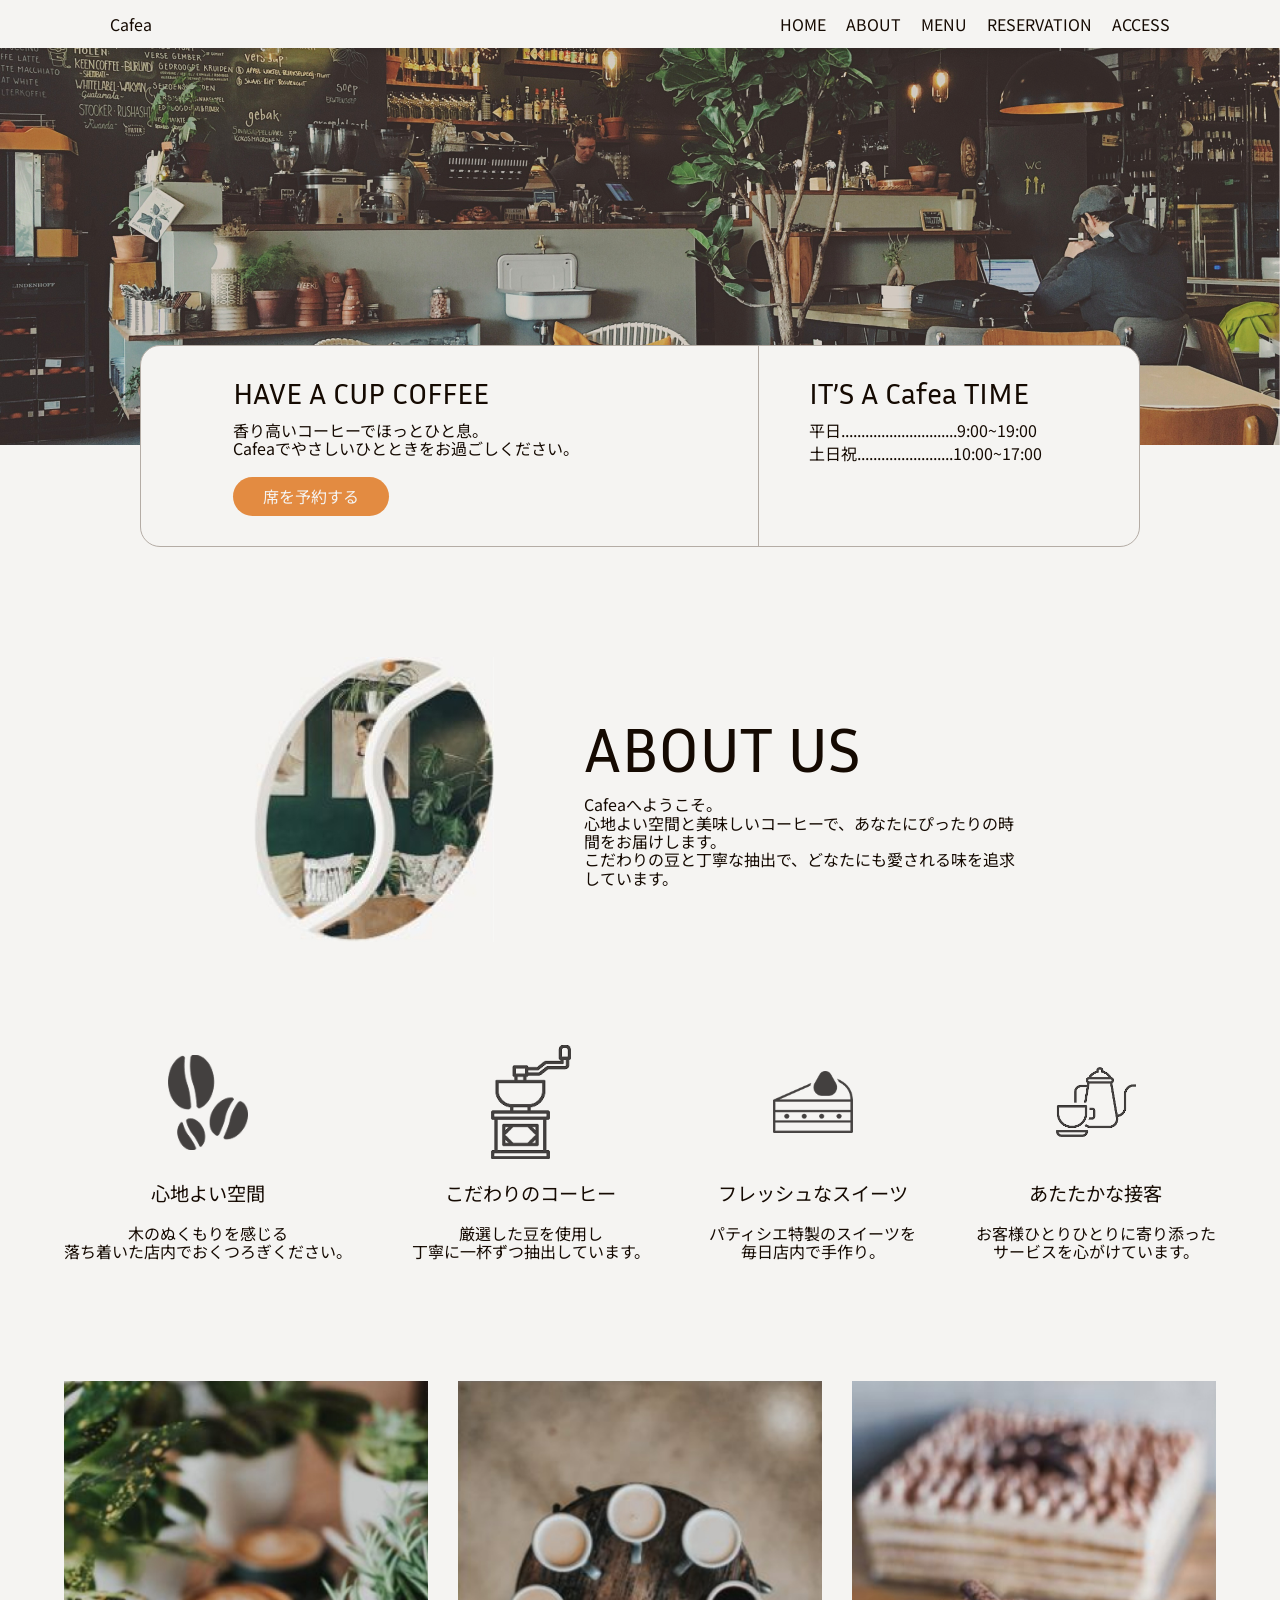
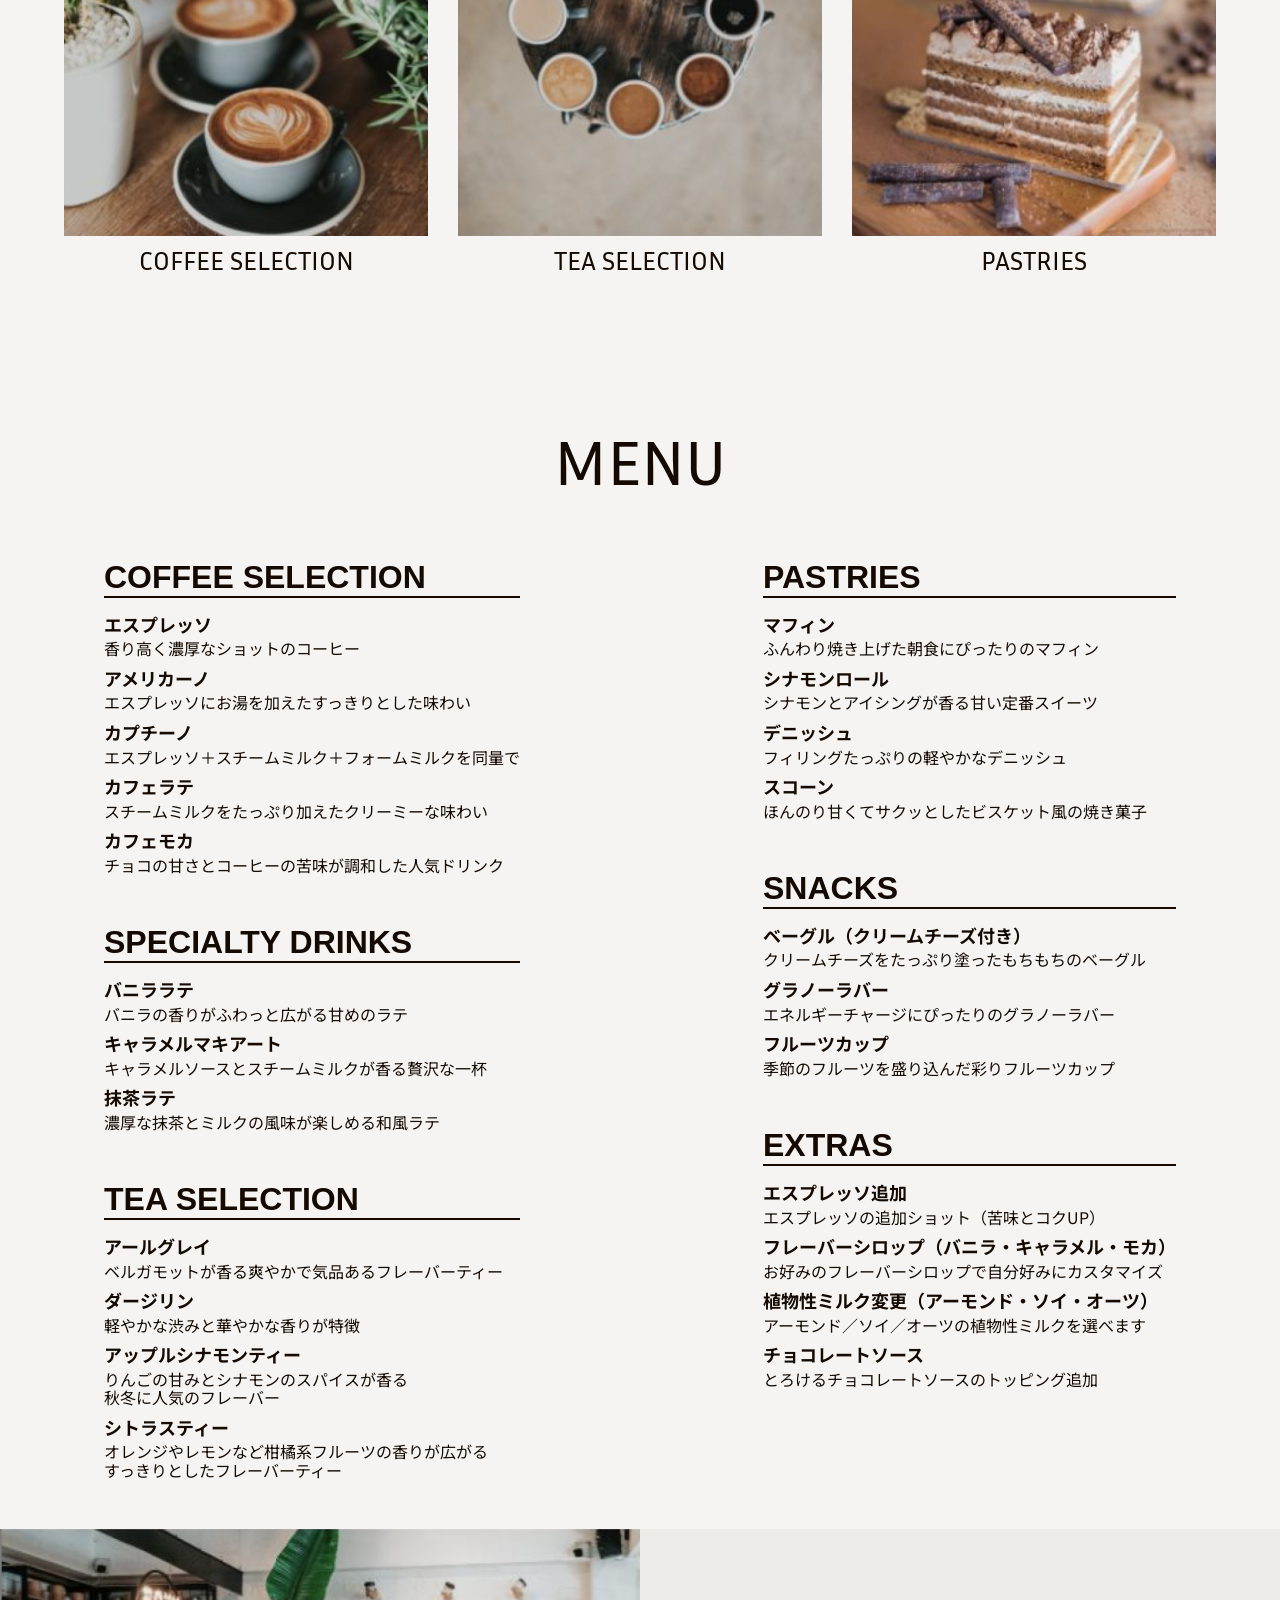
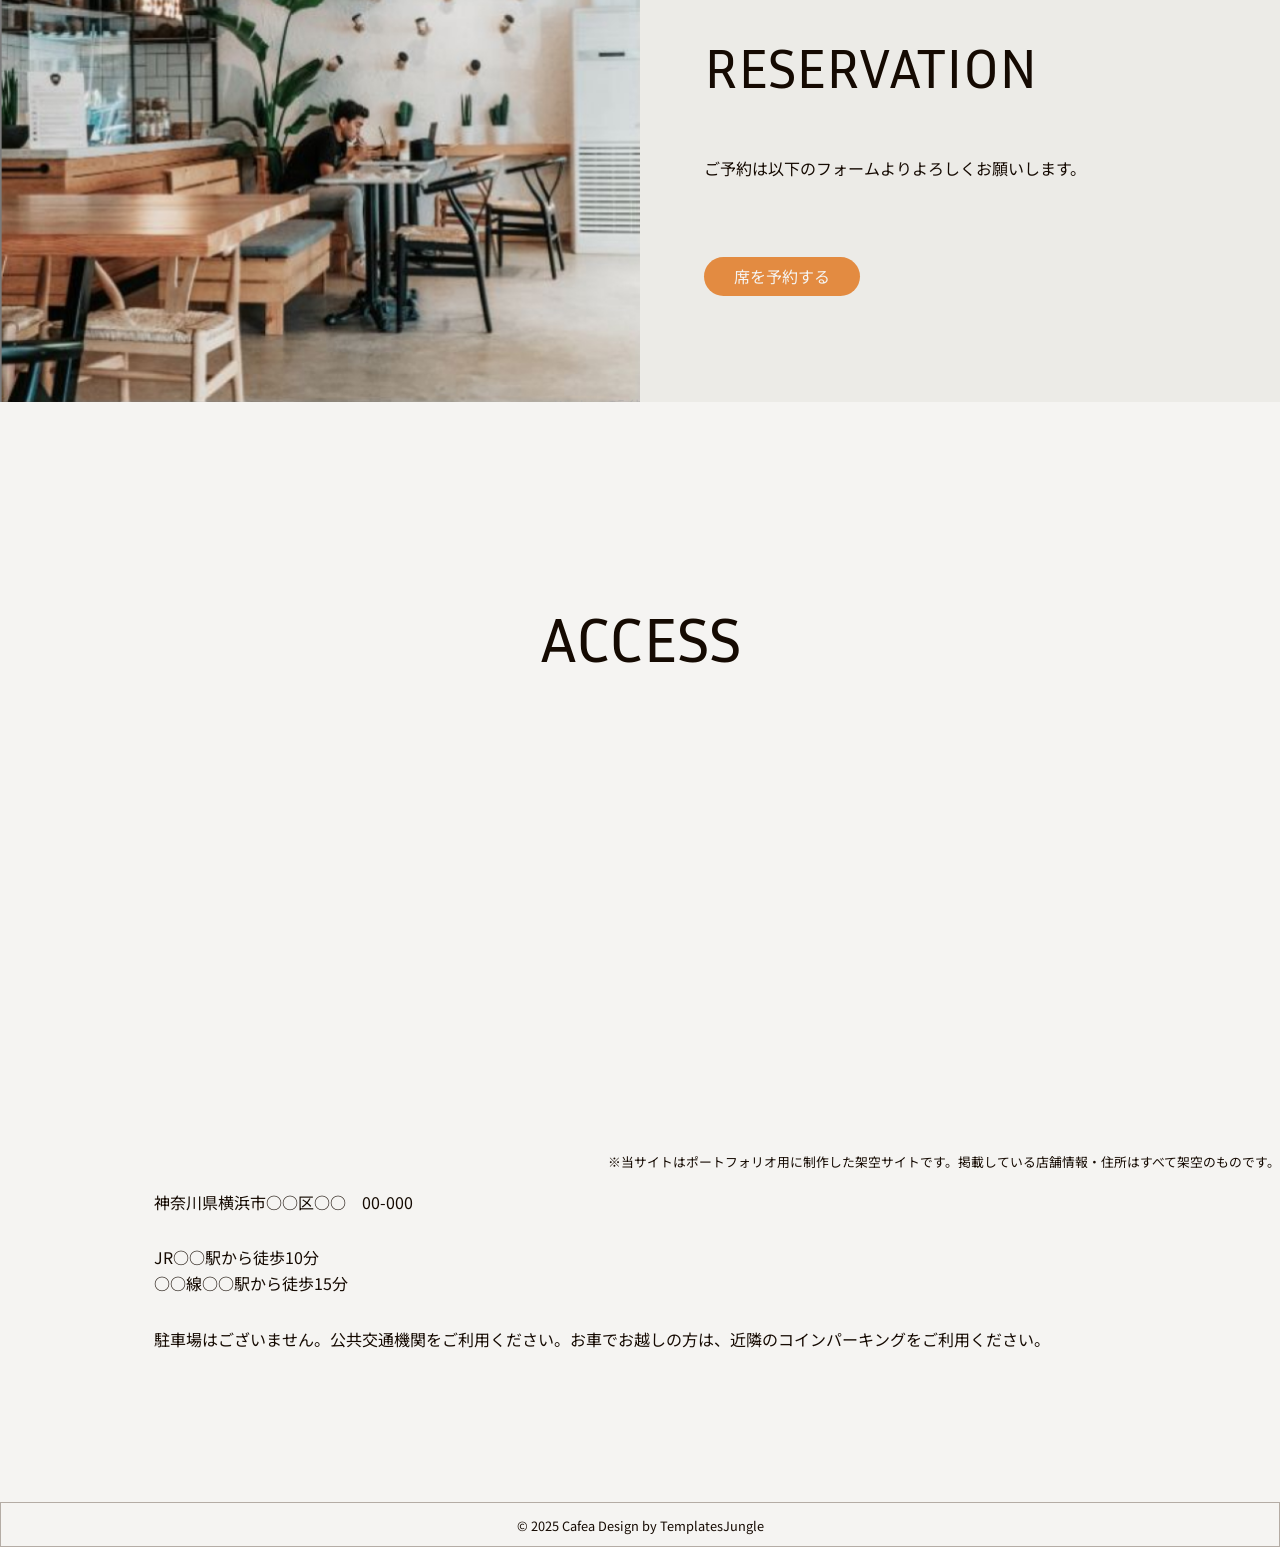
==== commit 030de3d3: "ハンバーガーメニュー修正" ====
--- a/index.html
+++ b/index.html
@@ -21,36 +21,25 @@
     <link href="https://fonts.googleapis.com/css2?family=Inria+Sans:ital,wght@0,300;0,400;0,700;1,300;1,400;1,700&family=Noto+Sans+JP:wght@100..900&display=swap" rel="stylesheet">
 </head>
 <body>
-    <header class="header" id="header">
-        <div class="pc-header">
+    <header id="header" class="header">
+        <div class="hamburger">
             <div class="header-logo">Cafea</div><!-- /.header-logo -->
-            <nav class="pc-nav">
-                <ul class="pc-nav-ul">
-                    <li class="pc-nav-list"><a href="#">HOME</a></li>
-                    <li class="pc-nav-list"><a href="#about">ABOUT</a></li>
-                    <li class="pc-nav-list"><a href="#menu">MENU</a></li>
-                    <li class="pc-nav-list"><a href="#reservation">RESERVATION</a></li>
-                    <li class="pc-nav-list"><a href="#access">ACCESS</a></li>
-                </ul><!-- /.pc-nav-ul -->
-            </nav><!-- /.pc-nav -->
-        </div><!-- /.pc-header -->
-
-        <div class="hamburger" id="hamburger">
-            <span></span>
-            <span></span>
-            <span></span>
-        </div><!-- /.humburger -->
-        <div class="sp-nav">
-            <ul class="sp-nav-ul">
-                <li class="sp-nav-list"><a href="#">HOME</a></li>
-                <li class="sp-nav-list"><a href="#">ABOUT</a></li>
-                <li class="sp-nav-list"><a href="#">MENU</a></li>
-                <li class="sp-nav-list"><a href="#">RESERVATION</a></li>
-                <li class="sp-nav-list"><a href="#">NEWS</a></li>
-                <li class="sp-nav-list"><a href="#">ACCESS</a></li>
-            </ul><!-- /.sp-nav-ul -->
-        </div><!-- /.sp-nav -->
-    </header><!-- /.header -->
+            <p class="btn-gNav">
+                <span></span>
+                <span></span>
+                <span></span>
+            </p>
+            <nav class="gNav">
+                <ul class="header-nav">
+                    <li class="header-nav-list"><a href="#">HOME</a></li>
+                    <li class="header-nav-list"><a href="#about">ABOUT</a></li>
+                    <li class="header-nav-list"><a href="#menu">MENU</a></li>
+                    <li class="header-nav-list"><a href="#reservation">RESERVATION</a></li>
+                    <li class="header-nav-list"><a href="#access">ACCESS</a></li>
+                </ul><!-- /.header-nav -->
+            </nav>
+        </div><!-- /.hamburger -->
+    </header><!-- /#header .header -->
 
     <section class="top" id="top">
         <img src="./images/mainvisual-pc.jpg" alt="Cafeaの内装写真" class="mainvisual-pc">
@@ -118,7 +107,7 @@
         <div class="photo-slider">
             <div class="photo-box active">
                 <img src="./images/coffee-series.jpg" alt="コーヒーの写真" class="photo-box-img">
-                <h3 class="photo-box-ttl">COFFEE SLECTION</h3>
+                <h3 class="photo-box-ttl">COFFEE SELECTION</h3>
             </div><!-- /.photo-box -->
             <div class="photo-box">
                 <img src="./images/tea-series.jpg" alt="紅茶の写真" class="photo-box-img">
@@ -271,8 +260,9 @@
     <section class="access" id="access">
         <h2 class="access-ttl">ACCESS</h2>
         <div class="access-map">
-            <iframe src="https://www.google.com/maps/embed?pb=!1m18!1m12!1m3!1d26000.69803163648!2d139.62538361549377!3d35.452634235938525!2m3!1f0!2f0!3f0!3m2!1i1024!2i768!4f13.1!3m3!1m2!1s0x60185cf885807149%3A0x94947dd82acc3d73!2z5qiq5rWc6LWk44Os44Oz44Ks5YCJ5bqr!5e0!3m2!1sja!2sjp!4v1748576659555!5m2!1sja!2sjp" width="600" height="450" style="border:0; margin-right: calc(50% - 50vw); margin-left: calc(50% - 50vw); max-width: none; width: 100vw" allowfullscreen="" loading="lazy" referrerpolicy="no-referrer-when-downgrade"></iframe>
+            <iframe src="https://www.google.com/maps/embed?pb=!1m18!1m12!1m3!1d13000.746488414325!2d139.62861112296304!3d35.45017398419815!2m3!1f0!2f0!3f0!3m2!1i1024!2i768!4f13.1!3m3!1m2!1s0x60185c58a0692f65%3A0xb2a061a8d96cddf9!2z6aas6LuK6YGT6aeF!5e0!3m2!1sja!2sjp!4v1780800947612!5m2!1sja!2sjp" width="600" height="450" style="border:0; margin-right: calc(50% - 50vw); margin-left: calc(50% - 50vw); max-width: none; width: 100vw" allowfullscreen="" loading="lazy" referrerpolicy="no-referrer-when-downgrade"></iframe>
         </div><!-- /.access-map -->
+        <small class="access-attention">※当サイトはポートフォリオ用に制作した架空サイトです。<br class="sp-br">掲載している店舗情報・住所はすべて架空のものです。</small><!-- /.access-attention -->
         <div class="access-txt">
             <p class="access-txt-info">神奈川県横浜市○○区○○　00-000</p>
             <p class="access-txt-info">JR○○駅から徒歩10分<br>○○線○○駅から徒歩15分</p>
--- a/css/style.css
+++ b/css/style.css
@@ -21,94 +21,125 @@
 /* ヘッダー
 ------------------------------------------------------------ */
 .header{
-    position: fixed;
-    width: 100%;
+    padding: 15px 110px;
     background-color: #F5F4F2;
     box-shadow: 0 2px 8px rgba(21, 10, 2, 0.1);
-    z-index: 999;
-}
-.pc-header{
-    display:flex;
+    position: fixed;
+    top: 0;
+    left: 0;
+    width: 100%;
+    z-index: 9999;
+}
+.hamburger{
+    display: flex;
     justify-content: space-between;
     align-items: center;
-    padding: 20px;
-    width: 80%;
-    margin: 0 auto;
-}
-.pc-nav-ul{
-    display: flex;
-    gap: 30px;
-}
-.sp-nav{
+}
+.header-nav{
+    display: flex;
+}
+.header-nav-list{
+    margin-left: 20px;
+    white-space: nowrap;
+}
+.hamburger .btn-gNav{
+    position: fixed;
+    top: 16px;
+    right: 16px;
+    width: 64px;
+    height: 64px;
+    background: rgba(227,139,65,0.8);
+    border-radius: 50%;
+    z-index: 12;
+    box-sizing: border-box;
+    cursor: pointer;
+    transition: all 400ms;
+    box-shadow: 0 2px 8px rgba(21, 10, 2, 0.12);
+}
+.hamburger .btn-gNav span{
+    position: absolute;
+    left: 18px;
+    width: 28px;
+    height: 2px;
+    background: #F5F4F2;
+    border-radius: 10px;
+    transition: all 400ms;
+}
+.hamburger .btn-gNav span:nth-child(1){
+    top: 21px;
+}
+.hamburger .btn-gNav span:nth-child(2){
+    top: 31px;
+}
+.hamburger .btn-gNav span:nth-child(3){
+    top: 41px;
+}
+.hamburger .btn-gNav.open span:nth-child(1){
+    top: 31px;
+    transform: rotate(-45deg);
+}
+.hamburger .btn-gNav.open span:nth-child(2){
+    opacity: 0;
+}
+.hamburger .btn-gNav.open span:nth-child(3){
+    top: 31px;
+    transform: rotate(45deg);
+}
+.btn-gNav{
     display: none;
 }
 
-/* ハンバーガーメニュー */
-.hamburger{
-    display: none;
-    flex-direction: column;
-    gap: 4px;
-    cursor: pointer;
-    background-color: #FFE7D5;
-    height: 50px;
-    width: 50px;
-    border-radius: 50%;
-    -moz-border-radius: 50%;
-    -webkit-border-radius: 50%;
-    position: relative;
-    top: 13px;
-    right: 10px;
-}
-.hamburger span {
-  width: 25px;
-  height: 3px;
-  background: #150A02;
-  display: block;
-}
-/* スマホ用メニュー */
-.sp-nav {
-  display: none;
-  flex-direction: column;
-  align-items: center;
-  justify-content: center;
-  background: rgba(255, 231, 213, 0.8);
-  position: fixed;
-  inset: 0;
-  z-index: 999;
-}
-.nav-sp ul {
-  list-style: none;
-  padding: 0;
-  text-align: center;
-}
-.nav-sp li {
-  margin: 20px 0;
-}
-.nav-sp a {
-  text-decoration: none;
-  color: #333;
-  font-size: 24px;
-}
-.close-btn {
-  position: absolute;
-  top: 20px;
-  right: 30px;
-  font-size: 32px;
-  cursor: pointer;
-}
-
-/* ヘッダースマホ用レスポンシブ */
-@media (max-width: 768px) {
+
+/* ヘッダー（スマホ） */
+@media (max-width:767px){
     .header{
-        box-shadow: 0 2px 8px rgba(21, 10, 2, 0);
-        background-color: initial;
-        margin-top: 0;
-    }
-    .hamburger {
+        box-shadow: initial;
+        padding-left:  30px;
+        padding-right: 30px;
+        background-color: transparent;
+    }
+    .header-logo{
+        display: none;
+    }
+    .header-nav{
+        display: none;
+    }
+    .header-nav-list{
+        margin-left:initial;
+        font-size: 18px;
+    }
+    .btn-gNav{
+        display: block;
+    }
+    .gNav{
+        position: fixed;
+        top: 0;
+        right: -100%;
+        width: 100%;
+        height: 100%;
+        background-color: rgba(255, 231, 213, 0.8);
+        font-size: 16px;
+        box-sizing: border-box;
+        z-index: 1;
+        transition: .3s;
         display: flex;
-    }
-    .pc-header{
-        display: none;
+        align-items: center;
+        justify-content: center;
+    }
+    .gNav.open{
+        right: 0;
+    }
+    .gNav .header-nav{
+        padding: 0;
+        width: 100%;
+        text-align: center;
+        display: flex;
+        flex-direction: column;
+        align-items: center;
+    }
+    .gNav .header-nav-list{
+        width: 86%;
+        padding: 20px;
     }
 }
 
@@ -116,7 +147,6 @@
 /* トップ
 ------------------------------------------------------------ */
 .mainvisual-pc{
-    margin-top: 50px;
     width: 100vw;
     height: auto;
 }
@@ -377,6 +407,7 @@
     font-weight: bold;
     font-size: 32px;
     margin-bottom: 16px;
+    border-bottom: 2px solid #150A02;
 }
 .menu-section-list{
     margin-bottom: 10px;
@@ -397,7 +428,6 @@
         flex-direction: column
     }
     .menu-ttl{
-        font-family: "Inria Sans", sans-serif;
         font-size: 40px;
         margin-bottom: 20px;
         text-align: center;
@@ -406,8 +436,7 @@
         margin-bottom: 10px;
     }
     .menu-section-ttl{
-        font-family: "Inria Sans", sans-serif;
-        font-weight: bold;
+        border-bottom: none;
         font-size: 20px;
         margin-bottom: 16px;
     }
@@ -533,6 +562,10 @@
     text-align: center;
     margin-bottom: 30px;
 }
+.access-attention{
+    display: block;
+    text-align: right;
+}
 .access-txt{
     max-width: 1100px;
     margin: 20px auto 0;
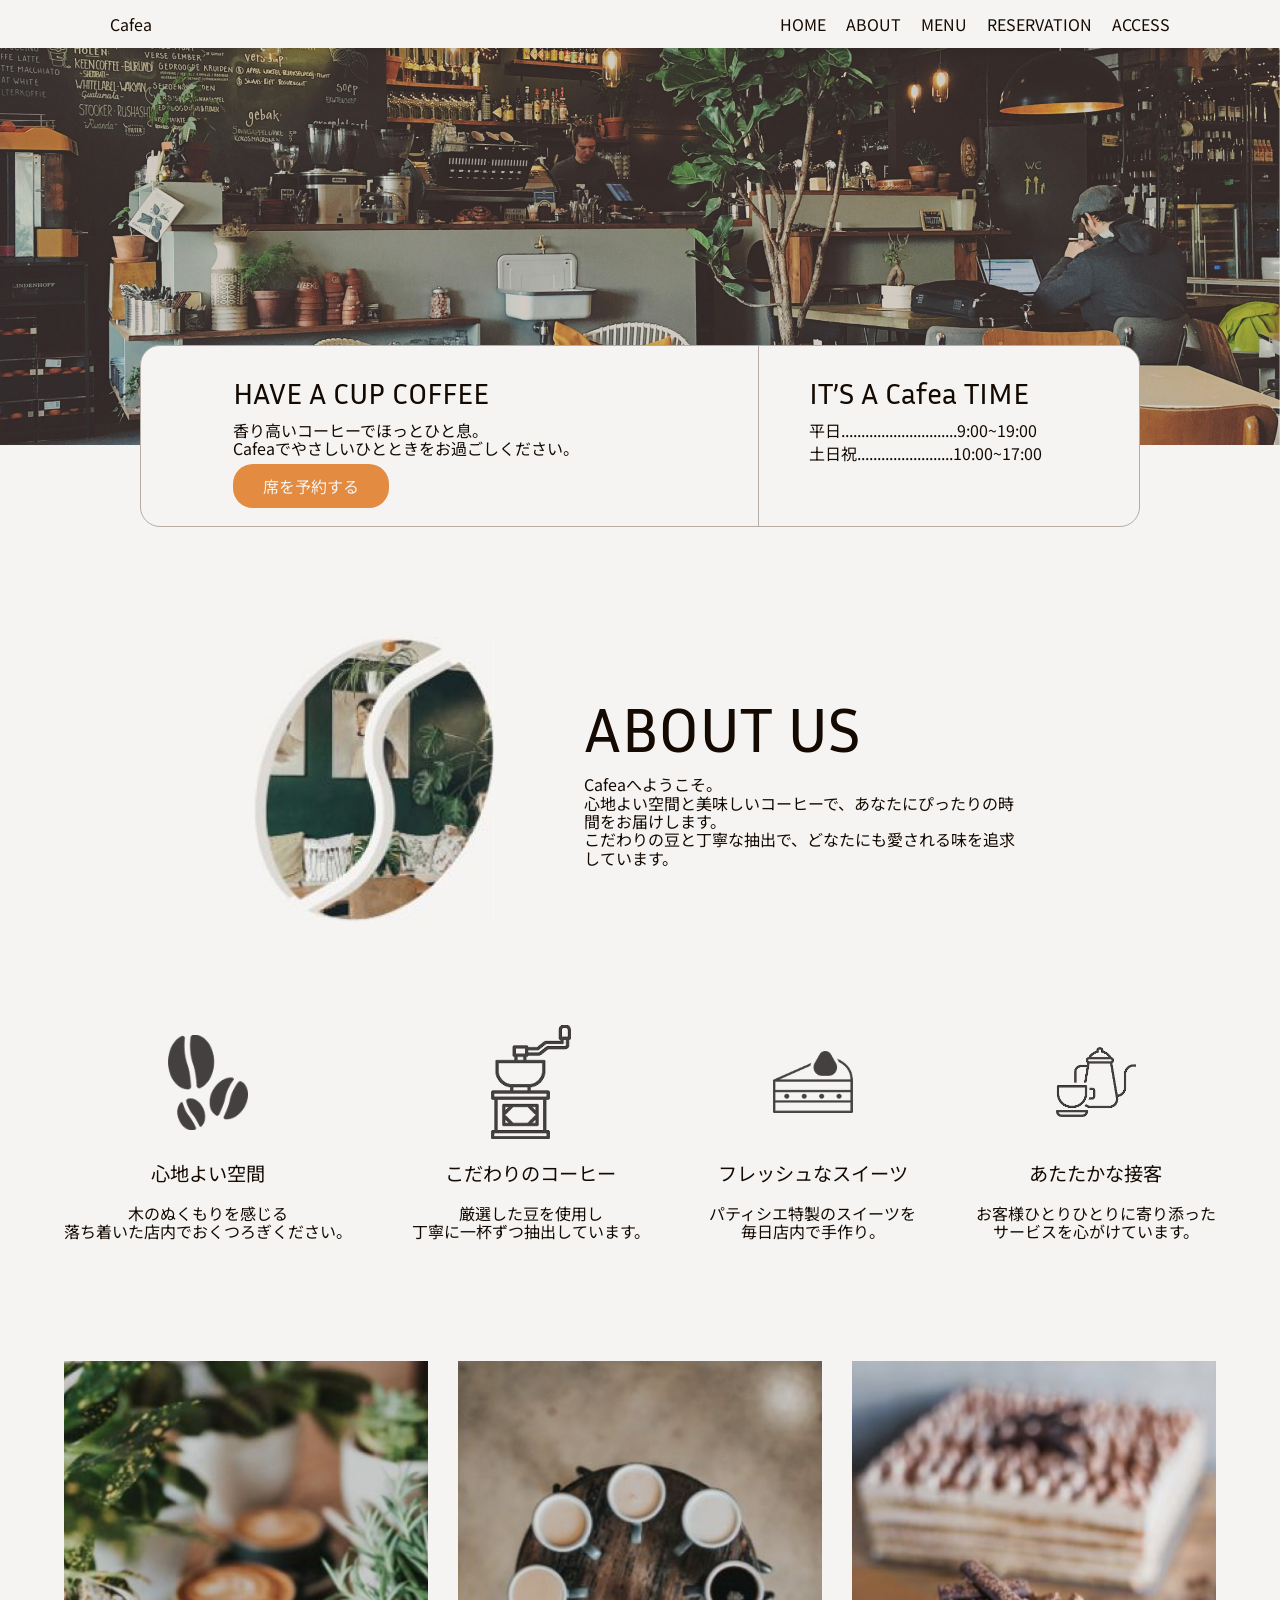
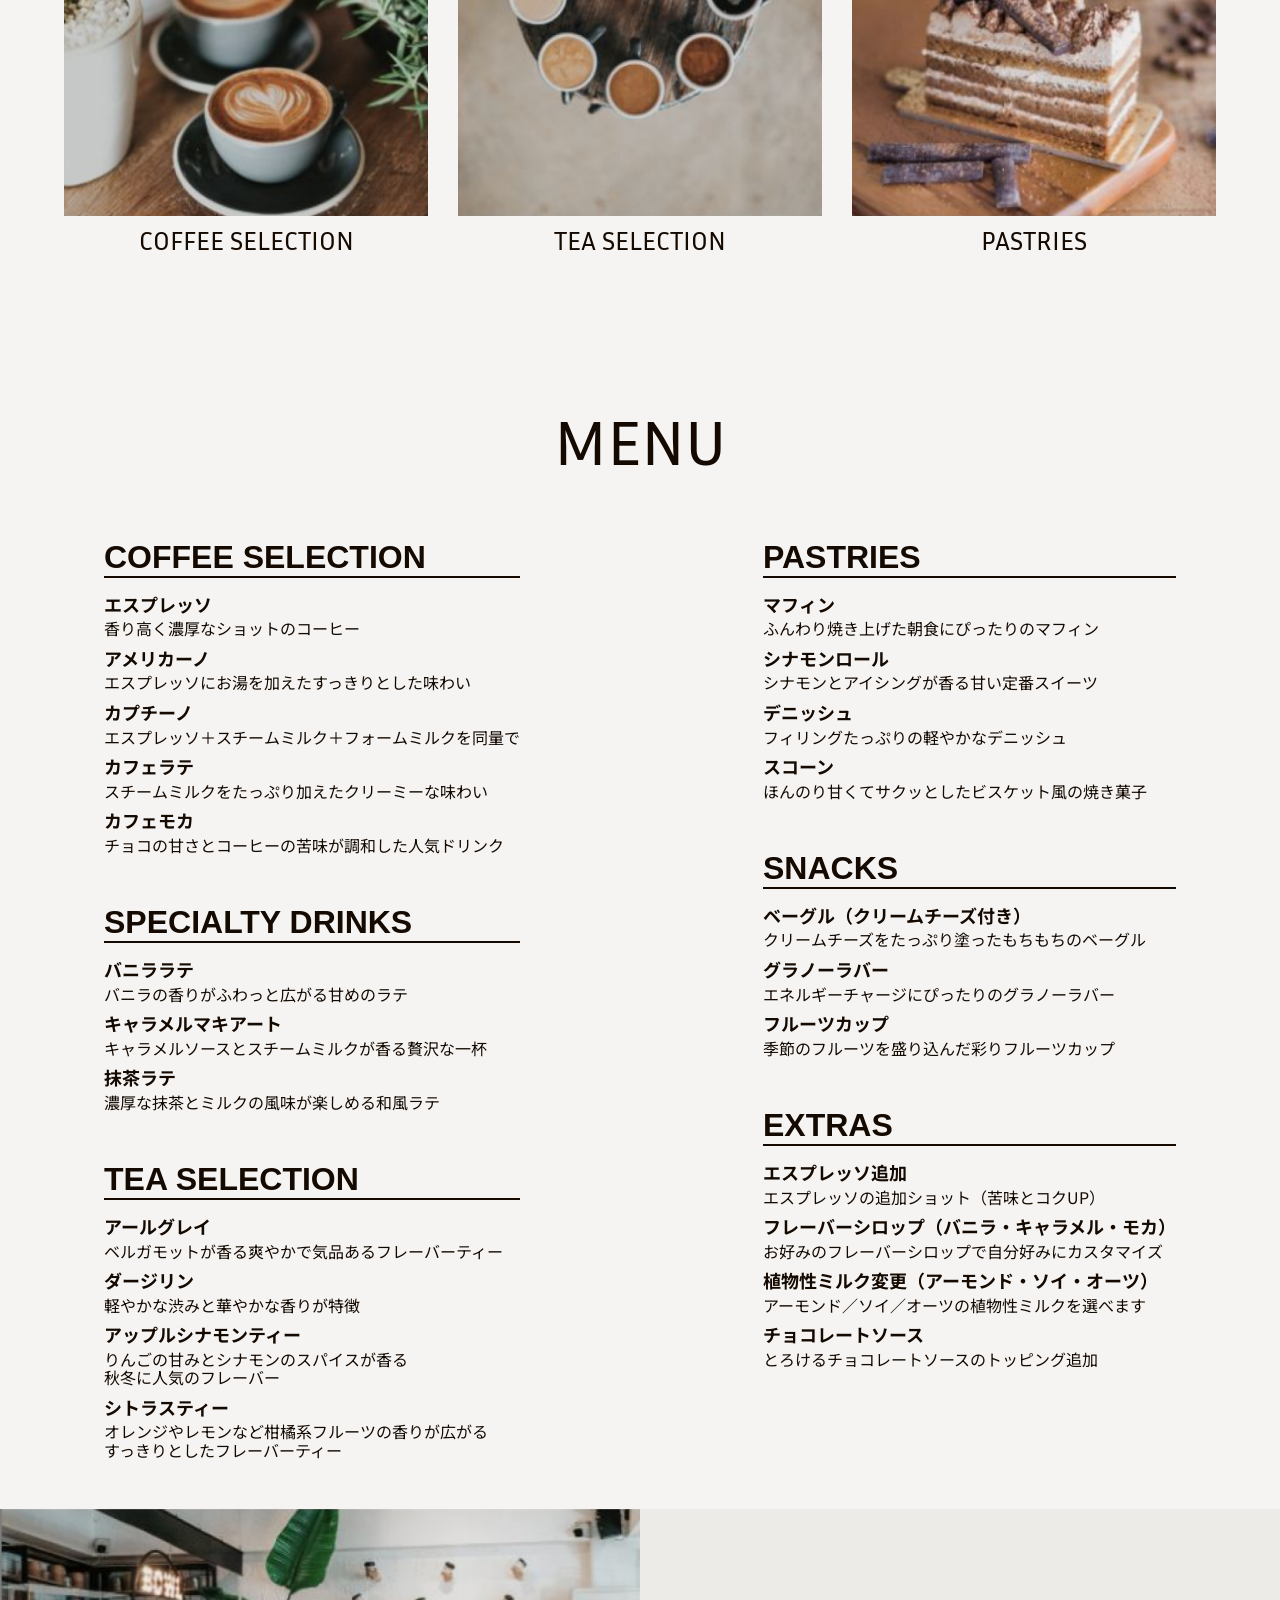
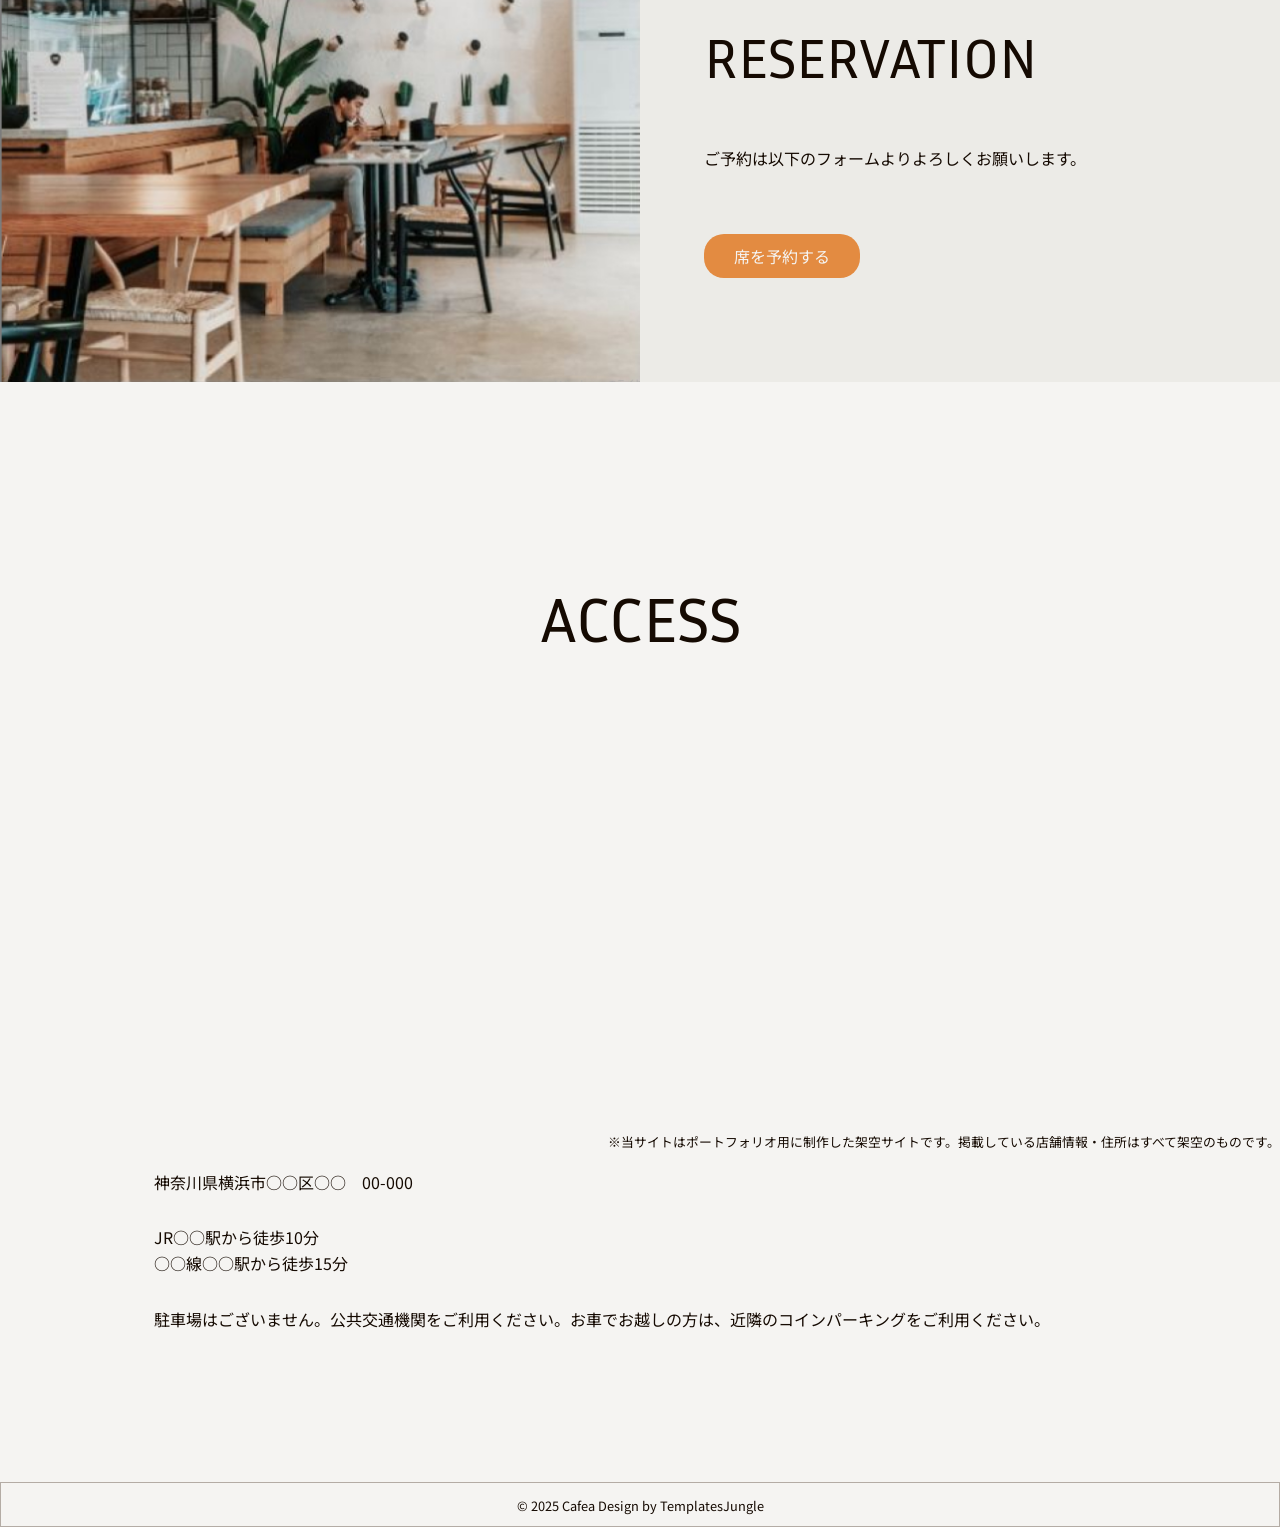
==== commit be7b9dfb: "フォームページ追加" ====
--- a/index.html
+++ b/index.html
@@ -19,6 +19,9 @@
     <link rel="preconnect" href="https://fonts.googleapis.com">
     <link rel="preconnect" href="https://fonts.gstatic.com" crossorigin>
     <link href="https://fonts.googleapis.com/css2?family=Inria+Sans:ital,wght@0,300;0,400;0,700;1,300;1,400;1,700&family=Noto+Sans+JP:wght@100..900&display=swap" rel="stylesheet">
+
+    <script src="./js/script.js" defer></script>
+
 </head>
 <body>
     <header id="header" class="header">
@@ -49,7 +52,7 @@
                 <div class="top-message-left">
                     <h2 class="top-message-left-ttl">HAVE A CUP COFFEE</h2>
                     <p class="top-message-left-txt">香り高いコーヒーでほっとひと息。<br>Cafeaでやさしいひとときをお過ごしください。</p>
-                    <button class="top-message-left-btn"><a href="#">席を予約する</a></button>
+                    <a href="reservation/index.html" class="reservation-btn">席を予約する</a>
                 </div><!-- /.top-message-left -->
                 <div class="top-message-right">
                     <h2 class="top-message-right-ttl">IT’S A Cafea TIME</h2>
@@ -252,7 +255,7 @@
             <div class="reservation-content">
                 <h2 class="reservation-ttl">RESERVATION</h2>
                 <p class="reservation-txt">ご予約は以下のフォームよりよろしくお願いします。</p>
-                <button class="reservation-btn"><a href="#">席を予約する</a></button>
+                <a href="reservation/index.html" class="reservation-btn">席を予約する</a>
             </div><!-- /.reservation-content -->
         </div><!-- /.reservation-inner -->
     </section><!-- /.reservation -->
@@ -273,8 +276,5 @@
     <footer class="footer">
         <small class="copyright">&copy; 2025 Cafea Design by TemplatesJungle</small>
     </footer><!-- /.footer -->
-
-<script src="./js/script.js" defer></script>
-
 </body>
 </html>
--- a/css/style.css
+++ b/css/style.css
@@ -540,7 +540,6 @@
         text-align: center;
     }
     .reservation-ttl{
-        font-family: "Inria Sans", sans-serif;
         font-size: 40px;
         margin-bottom: 20px;
     }
@@ -583,9 +582,7 @@
         margin-bottom: 50px;
     }
     .access-ttl{
-        font-family: "Inria Sans", sans-serif;
         font-size: 40px;
-        text-align: center;
         margin-bottom: 10px;
     }
     .access-txt-info{
@@ -601,4 +598,137 @@
     text-align: center;
     padding: 12px 0;
     border: 1px solid #B4ACA5;
-}+}
+
+
+
+
+/* フォームページ
+------------------------------------------------------------------------------------------------------------------------ */
+.reservationform{
+    text-align: center;
+    margin-bottom: 100px;
+}
+.reservationform-ttl{
+    font-family: "Inria Sans", sans-serif;
+    font-size: 64px;
+    margin-top: 60px;
+    margin-bottom: 30px;
+}
+.reservationform-subttl{
+    font-size: 20px;
+    padding: 0 15px 10px;
+    border-bottom: 1px solid #150A02;
+    display: inline-block;
+    margin-bottom: 80px;
+}
+.reservationform-required{
+    font-size: 12px;
+    background-color: #E38B41;
+    color: #F5F4F2;
+    border-radius: 12px;
+    padding: 2px 4px 3px;
+    text-align: center;
+}
+.reservationform-form{
+    padding: 0 5%;
+    max-width: 800px;
+    margin: 0 auto;
+}
+.reservationform-row{
+    display: grid;
+    grid-template-columns: 40px 150px 1fr;
+    align-items: center;
+    margin-bottom: 30px;
+}
+.reservationform-input-wrap{
+    display: flex;
+    align-items: center;
+    gap: 12px;
+    flex-wrap: wrap;
+    text-align: left;
+}
+.reservationform-input-wrap label{
+    display: flex;
+    align-items: center;
+    gap: 4px;
+}
+.reservationform-input-wrap input[type="radio"]{
+    appearance: radio;
+    -webkit-appearance: radio;
+    width: auto;
+    height: auto;
+}
+.reservationform-smallinput{
+    background-color: #E0DBD7;
+    padding: 4px 8px;
+    width: 150px;
+    font-size: 12px;
+}
+.reservationform-row-textarea{
+    align-items: start;
+}
+.reservationform-label{
+    margin: 0 30px 0 10px;
+    justify-self: start;
+}
+.reservationform-input,
+.reservationform-textarea{
+    width: 100%;
+    background-color: #E0DBD7;
+    padding: 12px;
+    text-align: left;
+}
+.reservationform-textarea{
+    height: 180px;
+}
+.reservationform-btn{
+    display: block;
+    margin: 80px auto 0;
+    background-color: #E38B41;
+    color: #F5F4F2;
+    border-radius: 20px;
+    padding: 10px 30px;
+    max-width: 170px;
+    text-align: center;
+    margin: 0 auto;
+}
+.reservationform-btn:hover{
+    background-color: #fcbf8d;
+    transition: 0.5s;
+}
+
+/* アクセススマホ用レスポンシブ */
+@media (max-width: 768px) {
+    .reservationform{
+        margin-bottom: 60px;
+    }
+    .reservationform-ttl{
+        font-size: 40px;
+        margin-top: 60px;
+        margin-bottom: 30px;
+    }
+    .reservationform-subttl{
+        font-size: 18px;
+        margin-bottom: 50px;
+    }
+    .reservationform-row{
+        display: block;
+        text-align: start;
+    }
+    .reservationform-required{
+        margin-right: 5px;
+    }
+    .reservationform-label{
+        font-size: 18px;
+    }
+    .reservationform-input,
+    .reservationform-input-wrap,
+    .reservationform-textarea{
+        margin-top:10px;
+    }
+    .reservationform-label{
+        margin: 0;
+    }
+}
+
